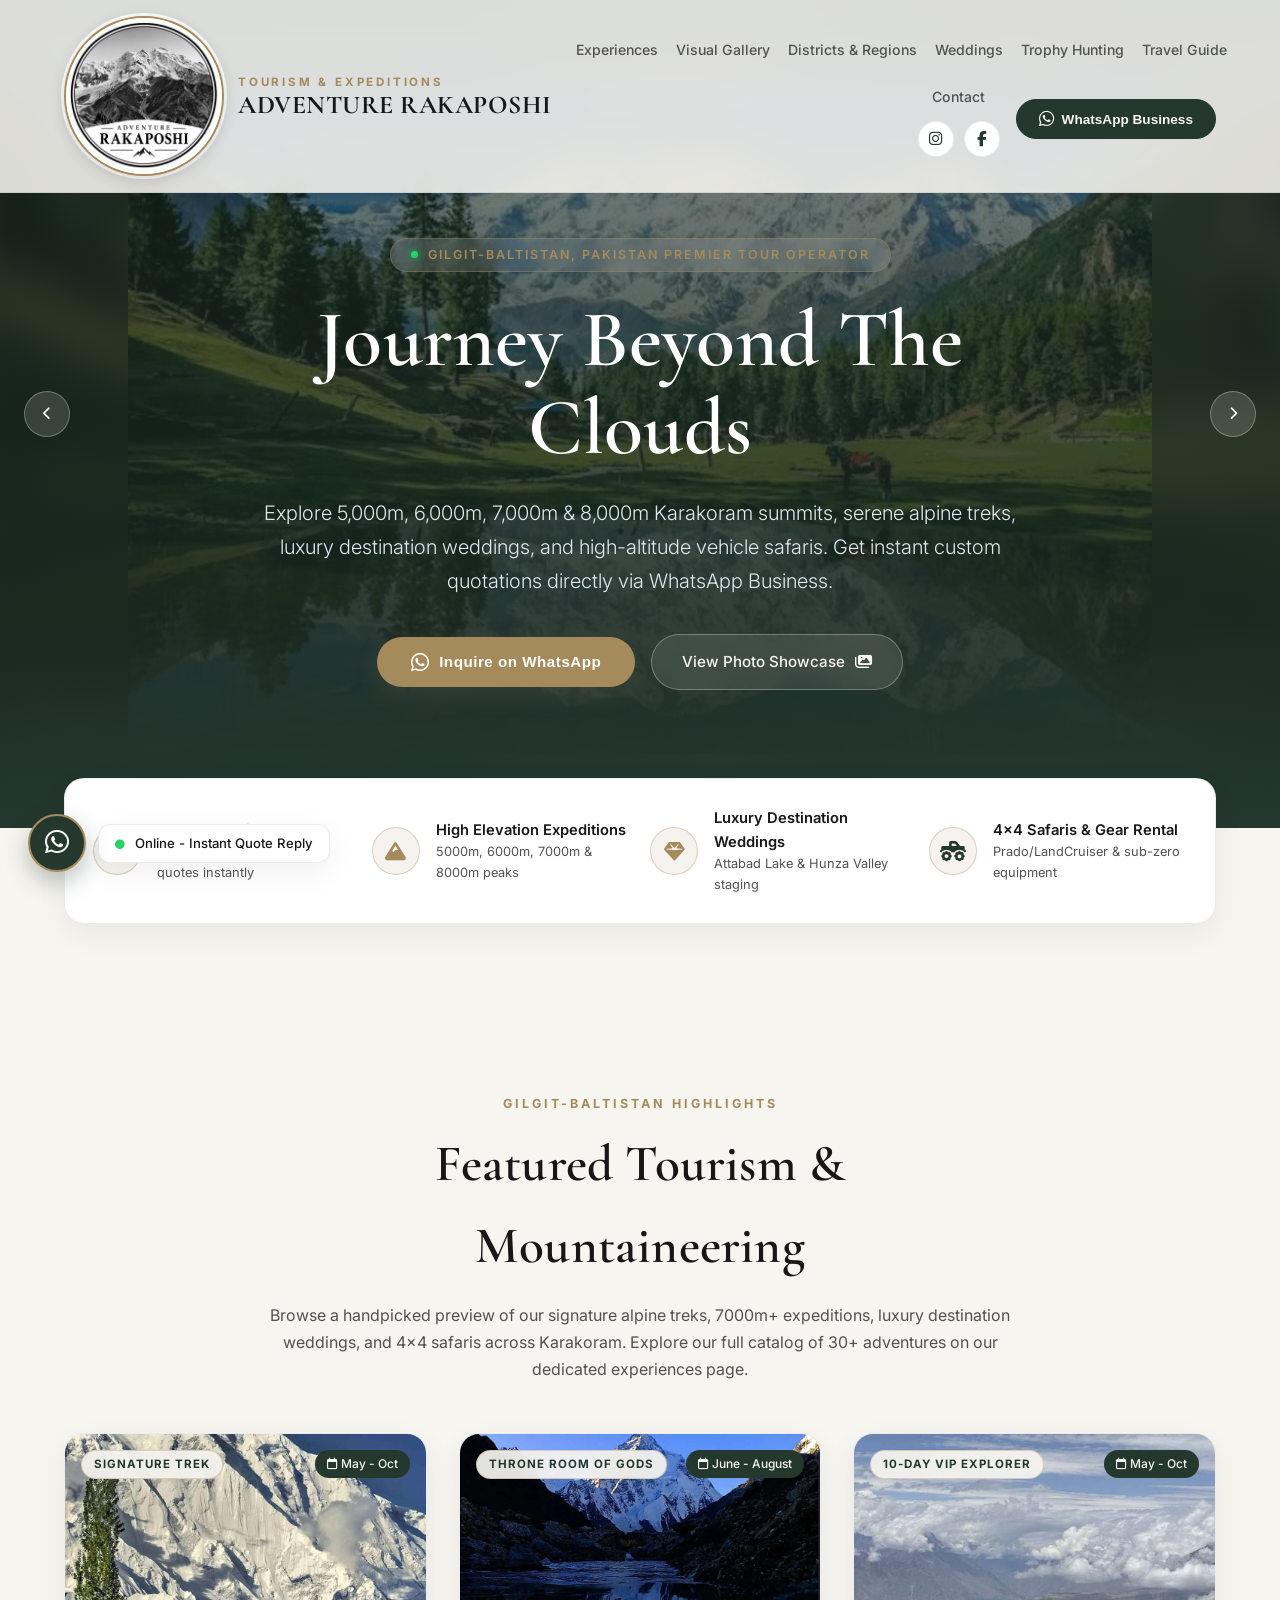
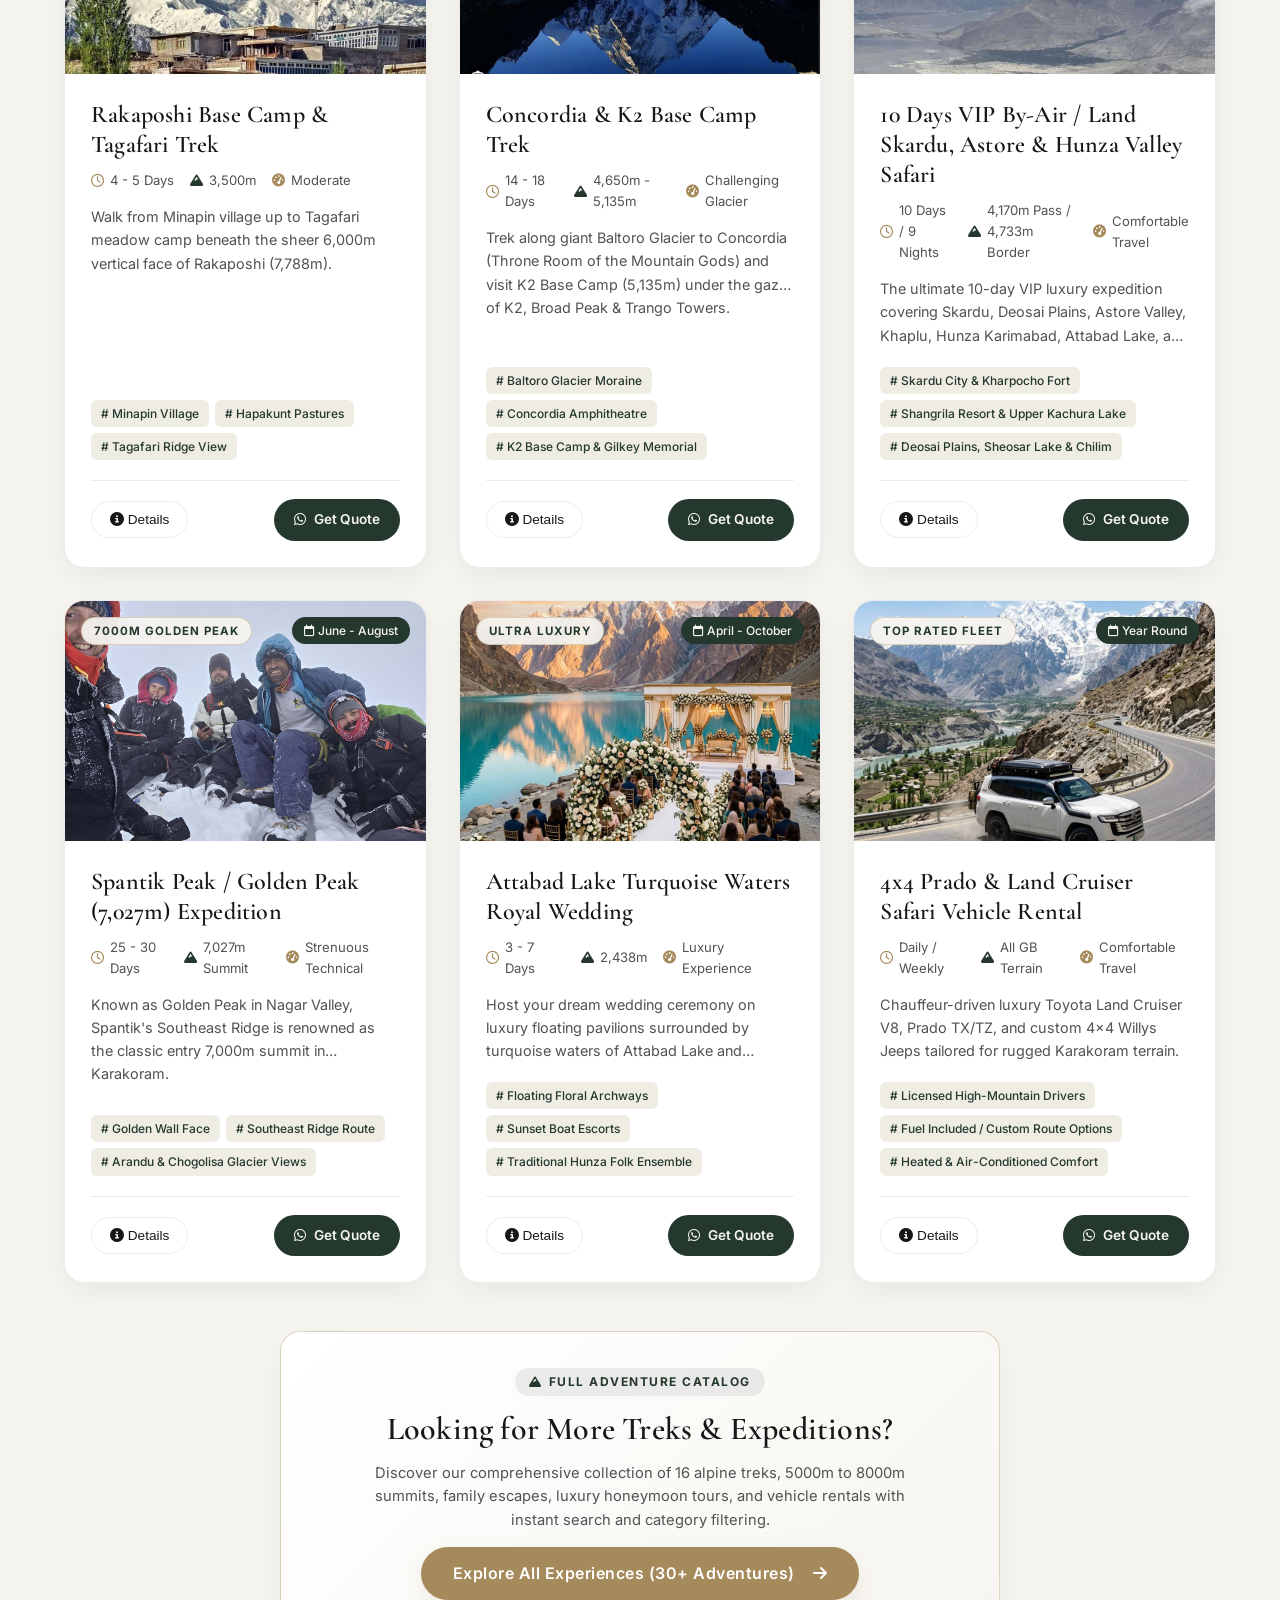
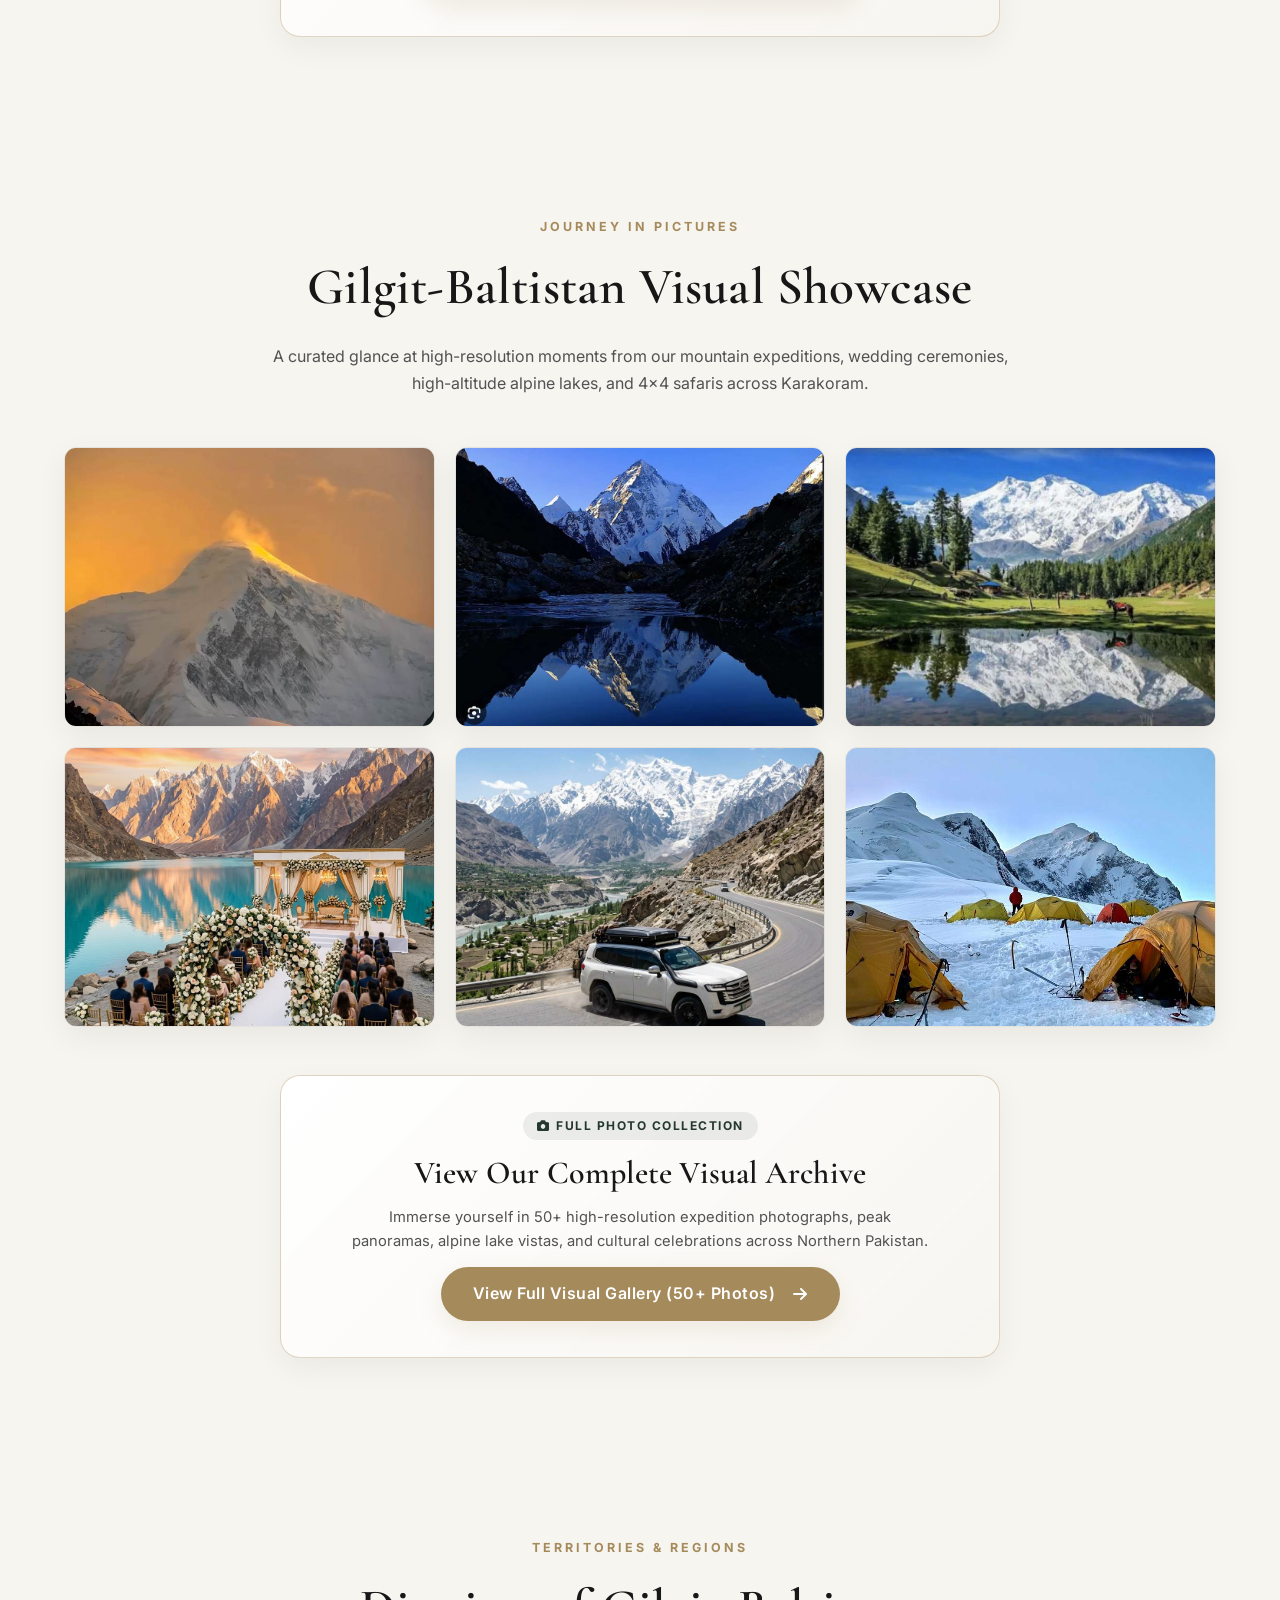
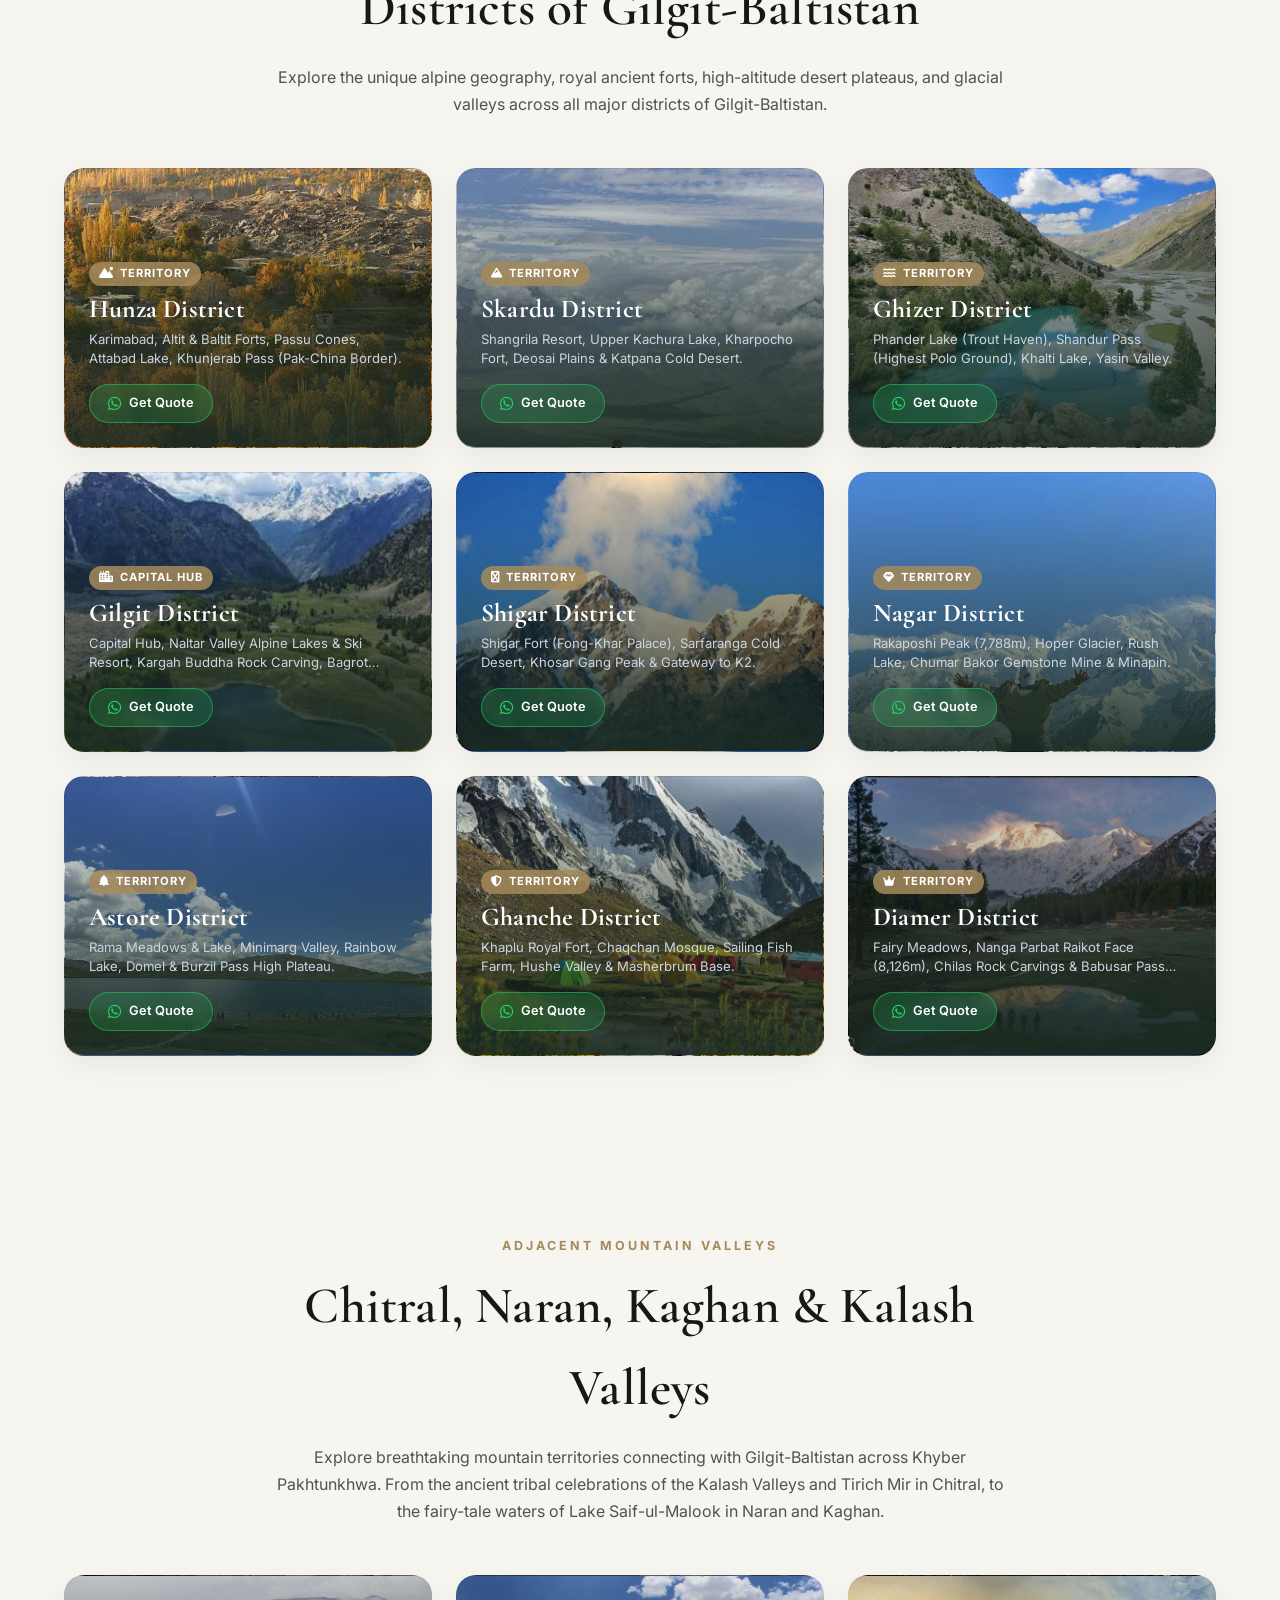
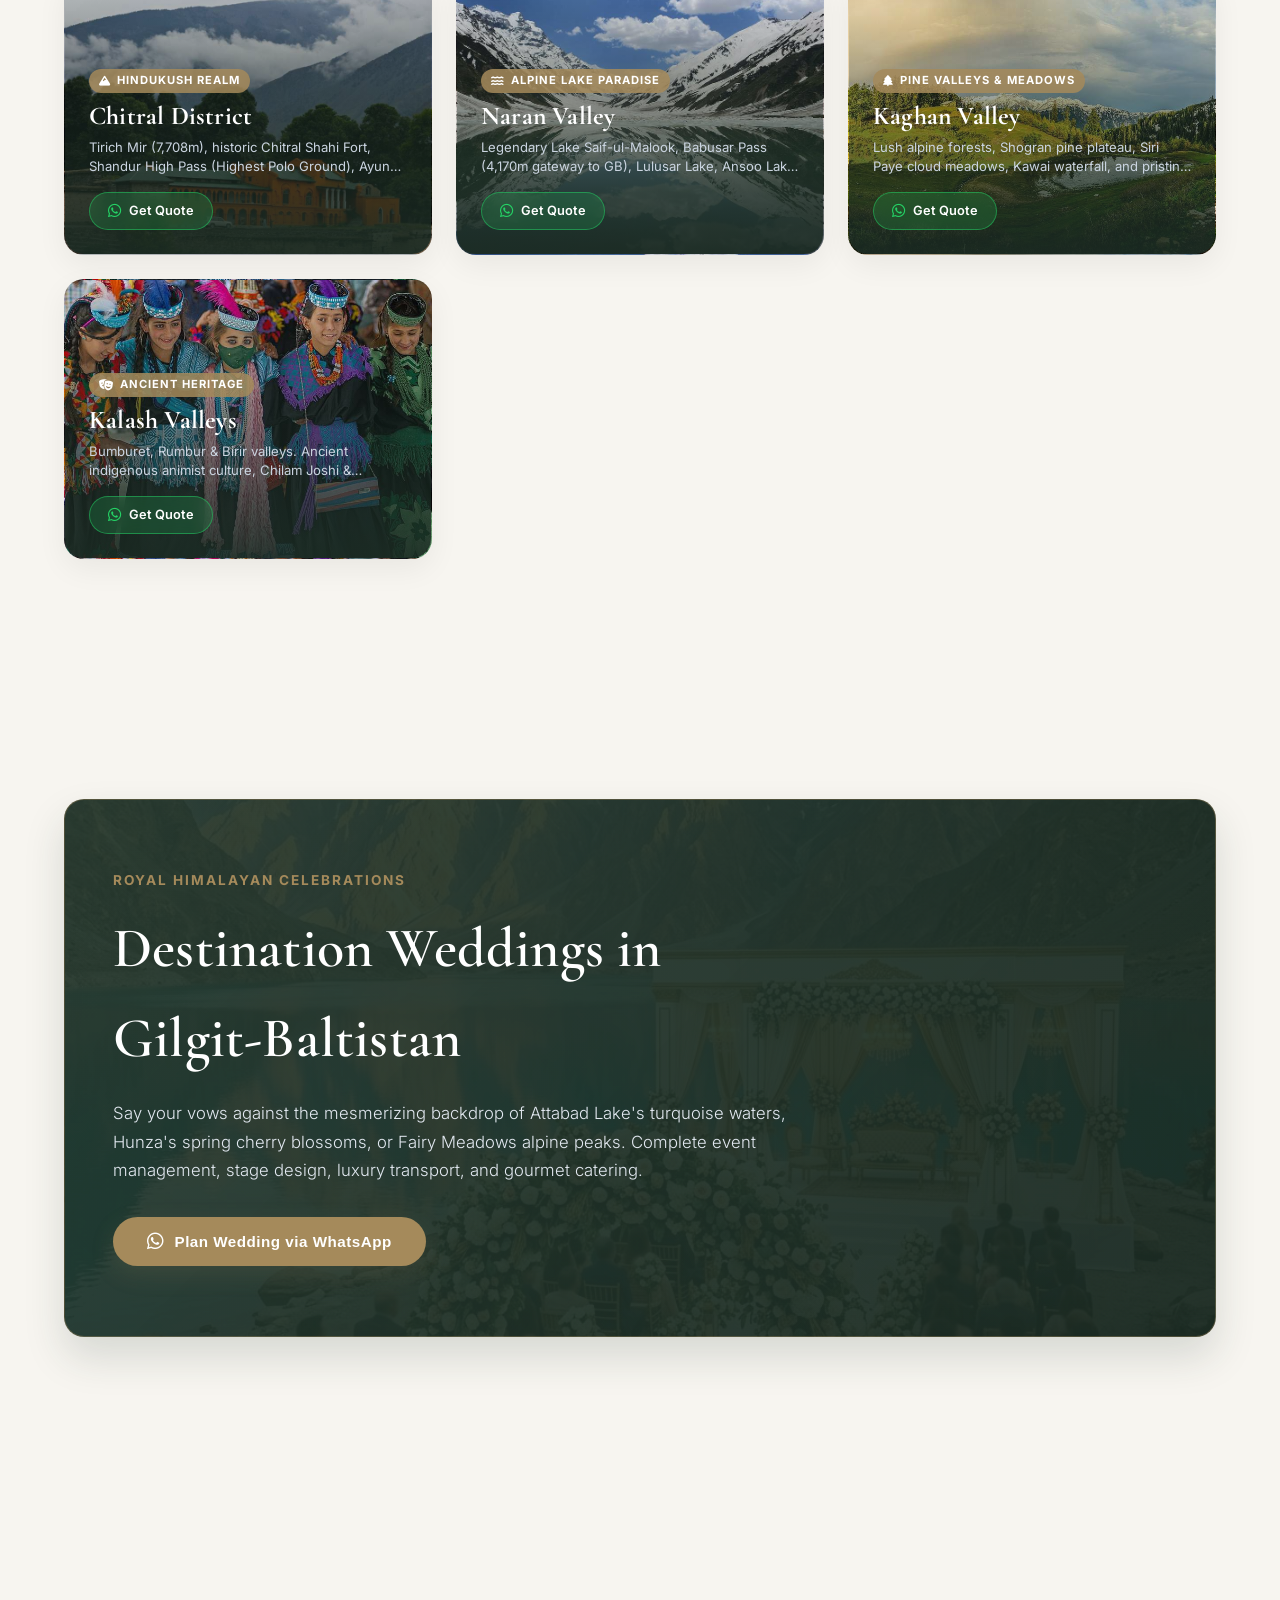
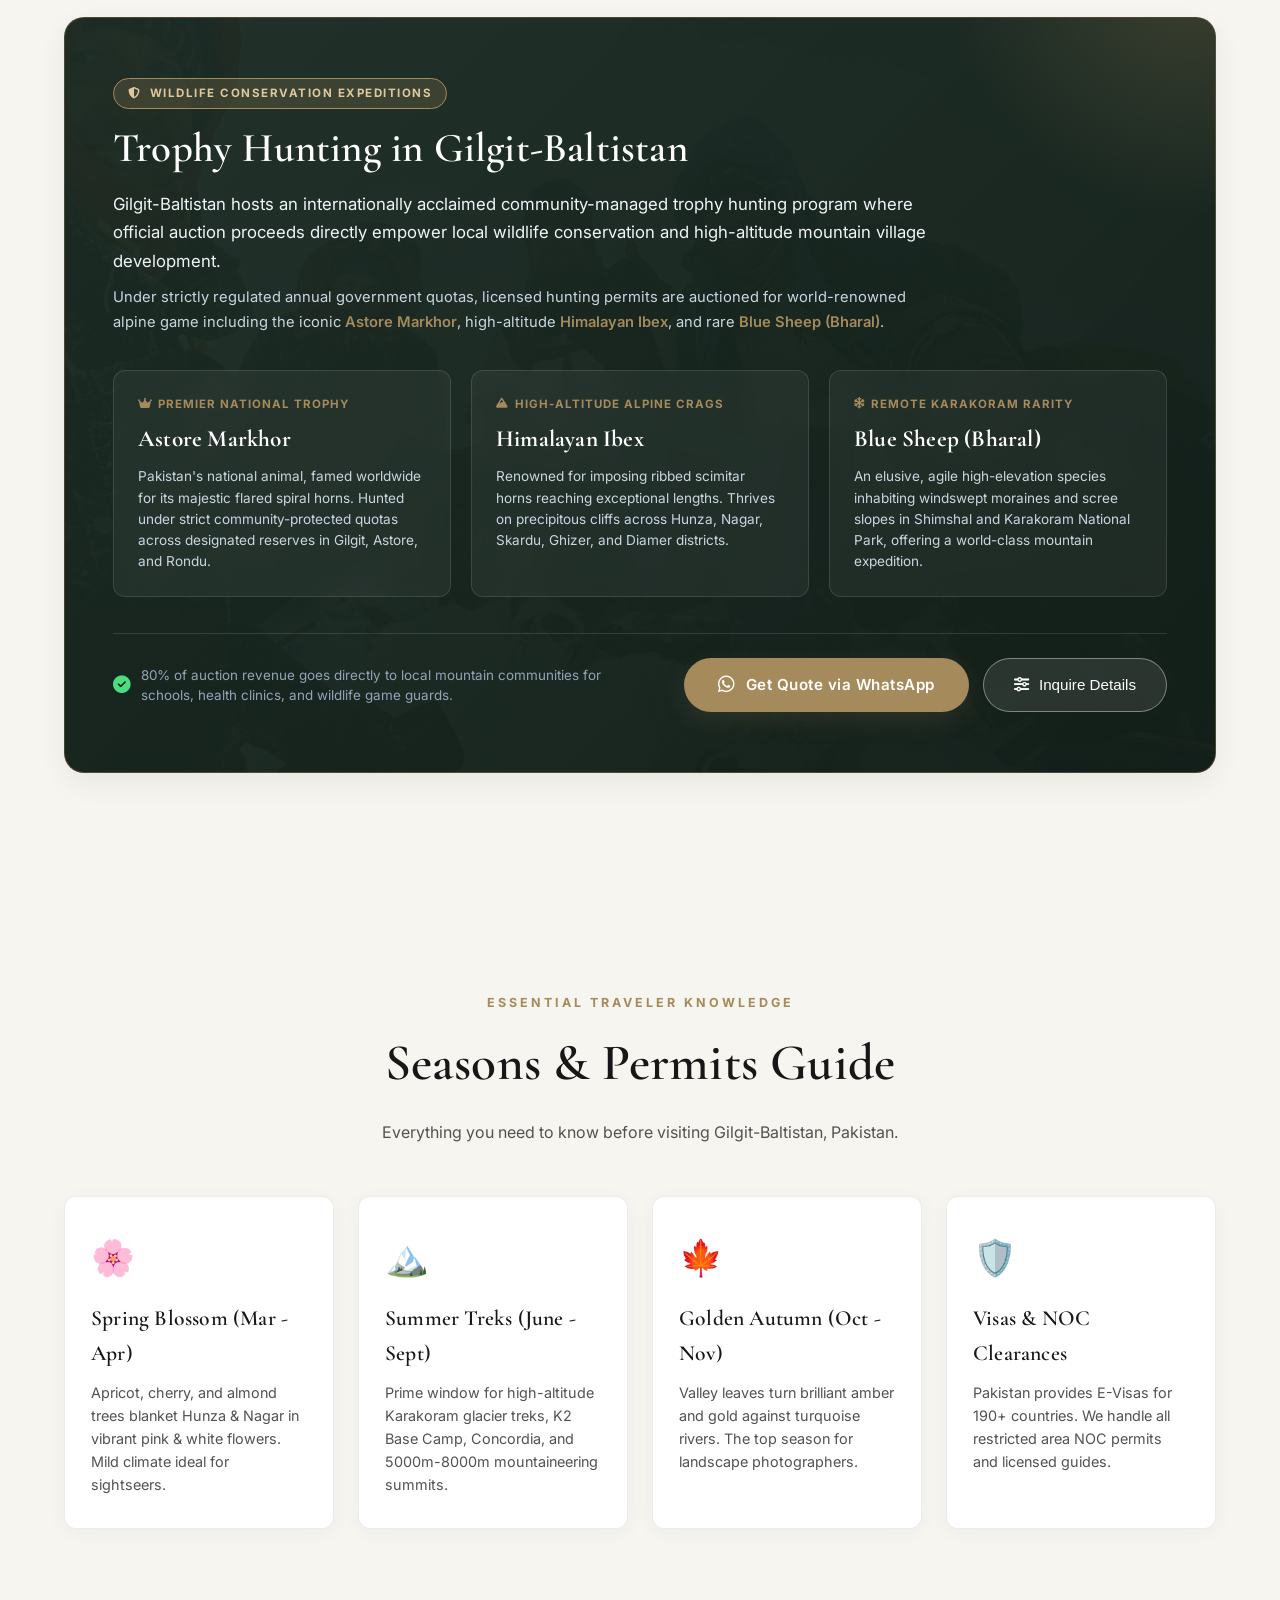
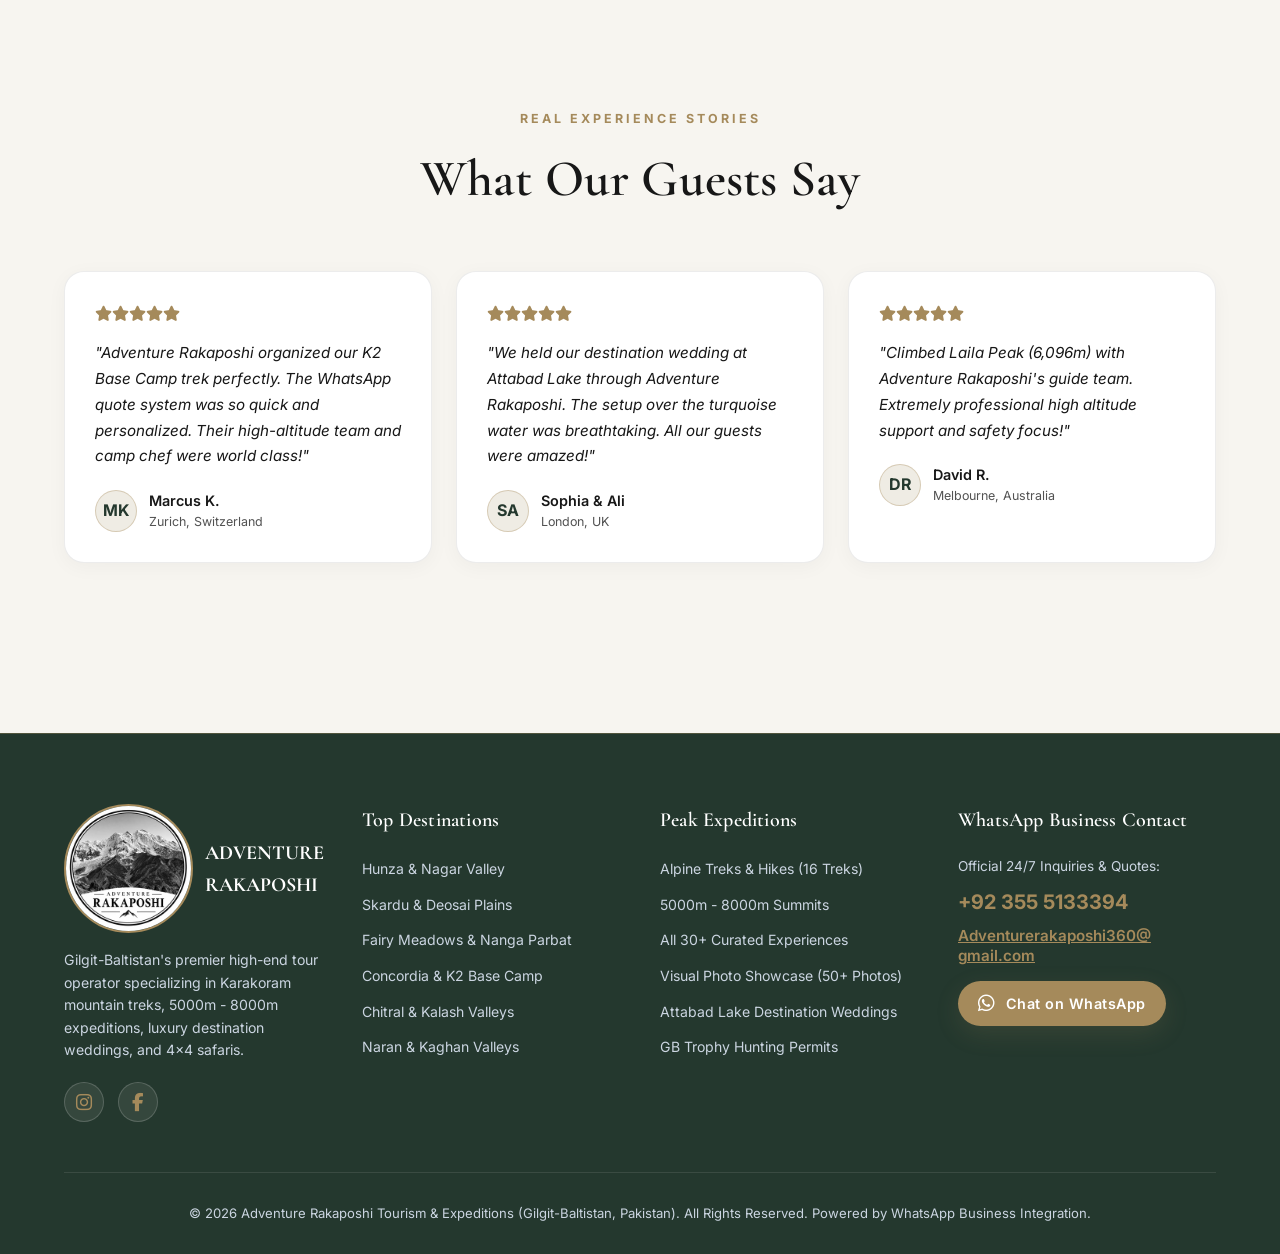
==== index.html @ dbc76507 "Add the Adventure Rakaposhi site so it can be pushed and deployed. Co-authored-by: Cursor <cursorage" ====
<!DOCTYPE html>
<html lang="en">
<head>
  <meta charset="UTF-8">
  <meta name="viewport" content="width=device-width, initial-scale=1.0">
  <title>Adventure Rakaposhi | Premier Tourism, Treks & Mountaineering Expeditions in Gilgit-Baltistan</title>
  <meta name="description" content="Discover Gilgit-Baltistan Pakistan with Adventure Rakaposhi. High-end mountain treks, 5000m, 6000m, 7000m, 8000m expeditions, luxury destination weddings in Hunza, 4x4 vehicle rentals & gear. Inquire via WhatsApp for custom quotes.">
  <meta name="keywords" content="Adventure Rakaposhi, Gilgit Baltistan Tourism, Rakaposhi Trek, K2 Expedition, 6000m Expedition, 7000m Expedition, Hunza Wedding, Skardu Tours, Pakistan Mountaineering, 4x4 Rental GB">

  <!-- Google Fonts: Cormorant Garamond (Headings) + Inter (Body) -->
  <link rel="preconnect" href="https://fonts.googleapis.com">
  <link rel="preconnect" href="https://fonts.gstatic.com" crossorigin>
  <link href="https://fonts.googleapis.com/css2?family=Cormorant+Garamond:ital,wght@0,400;0,500;0,600;0,700;1,400;1,600&family=Inter:wght@300;400;500;600;700&display=swap" rel="stylesheet">

  <!-- FontAwesome Icons -->
  <link rel="stylesheet" href="https://cdnjs.cloudflare.com/ajax/libs/font-awesome/6.4.0/css/all.min.css">

  <!-- Custom Stylesheet -->
  <link rel="stylesheet" href="style.css?v=10">
</head>
<body>

  <!-- Sticky Glassmorphism Header -->
  <header class="navbar" id="navbar">
    <div class="container nav-container">
      <a href="#" class="logo-link">
        <img src="images/web/logo/logo.jpg" alt="Adventure Rakaposhi Logo" class="logo-badge" id="header-logo" width="160" height="160" onError="this.src='https://images.unsplash.com/photo-1464822759023-fed622ff2c3b?auto=format&fit=crop&w=200&q=80'">
        <div class="logo-text-group">
          <span class="brand-sub">Tourism & Expeditions</span>
          <span class="brand-main">ADVENTURE RAKAPOSHI</span>
        </div>
      </a>

      <ul class="nav-menu" id="nav-menu">
        <li class="nav-pages">
          <a href="experiences.html" class="nav-link">Experiences</a>
          <a href="gallery.html" class="nav-link">Visual Gallery</a>
          <a href="#districts" class="nav-link">Districts & Regions</a>
          <a href="#weddings" class="nav-link">Weddings</a>
          <a href="#trophy-hunting" class="nav-link">Trophy Hunting</a>
          <a href="#guide" class="nav-link">Travel Guide</a>
        </li>
        <li class="nav-actions">
          <div class="nav-contact">
            <a href="#contact" class="nav-link">Contact</a>
            <div class="nav-socials-group">
              <a href="https://www.instagram.com/hussain_travel?stkn=MWN4OW56OHJlb2lyZA%3D%3D&utm_source=qr" target="_blank" rel="noopener noreferrer" class="nav-social-btn" aria-label="Follow Adventure Rakaposhi on Instagram">
                <i class="fa-brands fa-instagram"></i>
              </a>
              <a href="https://www.facebook.com/share/1e9y3MTCi3/?mibextid=wwXIfr" target="_blank" rel="noopener noreferrer" class="nav-social-btn" aria-label="Follow Adventure Rakaposhi on Facebook">
                <i class="fa-brands fa-facebook-f"></i>
              </a>
            </div>
          </div>
          <button onclick="openCustomQuoteModal('General Inquiry')" class="nav-cta-btn">
            <i class="fa-brands fa-whatsapp" style="font-size: 1.1rem;"></i> WhatsApp Business
          </button>
        </li>
      </ul>

      <button class="mobile-toggle" id="mobile-toggle" aria-label="Toggle navigation menu">
        <i class="fa-solid fa-bars"></i>
      </button>
    </div>
  </header>

  <!-- Hero Dynamic Auto-Slideshow Section -->
  <section class="hero" id="hero">
    <!-- Auto-rotating Slides Container -->
    <div class="hero-bg-wrapper" id="hero-slides-wrapper">
      <!-- Injected dynamically via app.js -->
    </div>
    <div class="hero-overlay"></div>

    <!-- Hero Navigation Arrows -->
    <button class="hero-nav-arrow hero-nav-prev" onclick="prevHeroSlide()" aria-label="Previous slide">
      <i class="fa-solid fa-chevron-left"></i>
    </button>
    <button class="hero-nav-arrow hero-nav-next" onclick="nextHeroSlide()" aria-label="Next slide">
      <i class="fa-solid fa-chevron-right"></i>
    </button>

    <!-- Hero Dots Control Indicator -->
    <div class="hero-slider-controls" id="hero-dots-container"></div>

    <div class="container hero-content">
      <div class="hero-pill">
        <span class="hero-pill-dot"></span>
        <span id="hero-dynamic-sub">Gilgit-Baltistan, Pakistan Premier Tour Operator</span>
      </div>
      <h1 class="hero-title" id="hero-dynamic-title">
        Journey Beyond The Clouds
      </h1>
      <p class="hero-description">
        Explore 5,000m, 6,000m, 7,000m & 8,000m Karakoram summits, serene alpine treks, luxury destination weddings, and high-altitude vehicle safaris. Get instant custom quotations directly via WhatsApp Business.
      </p>
      <div class="hero-action-group">
        <button onclick="openCustomQuoteModal('Tailor-Made Tour Package')" class="btn-primary-wa">
          <i class="fa-brands fa-whatsapp" style="font-size: 1.3rem;"></i> Inquire on WhatsApp
        </button>
        <a href="#gallery" class="btn-secondary-outline">
          View Photo Showcase <i class="fa-solid fa-images"></i>
        </a>
      </div>
    </div>
  </section>

  <!-- Highlights Bar -->
  <div class="container highlights-bar">
    <div class="highlights-grid">
      <div class="highlight-card">
        <div class="highlight-icon-box"><i class="fa-brands fa-whatsapp text-forest"></i></div>
        <div>
          <div class="highlight-title">WhatsApp Direct Quote</div>
          <div class="highlight-desc">No public pricing — custom quotes instantly</div>
        </div>
      </div>
      <div class="highlight-card">
        <div class="highlight-icon-box"><i class="fa-solid fa-mountain text-gold"></i></div>
        <div>
          <div class="highlight-title">High Elevation Expeditions</div>
          <div class="highlight-desc">5000m, 6000m, 7000m & 8000m peaks</div>
        </div>
      </div>
      <div class="highlight-card">
        <div class="highlight-icon-box"><i class="fa-solid fa-gem text-gold"></i></div>
        <div>
          <div class="highlight-title">Luxury Destination Weddings</div>
          <div class="highlight-desc">Attabad Lake & Hunza Valley staging</div>
        </div>
      </div>
      <div class="highlight-card">
        <div class="highlight-icon-box"><i class="fa-solid fa-truck-monster text-forest"></i></div>
        <div>
          <div class="highlight-title">4x4 Safaris & Gear Rental</div>
          <div class="highlight-desc">Prado/LandCruiser & sub-zero equipment</div>
        </div>
      </div>
    </div>
  </div>

  <!-- Main Tourism Offerings Section (Landing Page: 6 Featured Items) -->
  <section class="section container" id="offerings">
    <div class="section-header">
      <span class="section-subtitle">GILGIT-BALTISTAN HIGHLIGHTS</span>
      <h2 class="section-title">Featured Tourism & Mountaineering</h2>
      <p class="section-description">
        Browse a handpicked preview of our signature alpine treks, 7000m+ expeditions, luxury destination weddings, and 4x4 safaris across Karakoram. Explore our full catalog of 30+ adventures on our dedicated experiences page.
      </p>
    </div>

    <!-- Dynamic Card Grid (Limited to 6 Premier Offerings on Home) -->
    <div class="offerings-grid" id="offerings-grid">
      <!-- Injected via app.js -->
    </div>

    <!-- CTA Box Directing to Separate Experiences Page -->
    <div class="section-cta-container">
      <div class="section-cta-box">
        <span class="section-cta-badge"><i class="fa-solid fa-mountain"></i> Full Adventure Catalog</span>
        <h3 class="section-cta-title">Looking for More Treks & Expeditions?</h3>
        <p class="section-cta-text">
          Discover our comprehensive collection of 16 alpine treks, 5000m to 8000m summits, family escapes, luxury honeymoon tours, and vehicle rentals with instant search and category filtering.
        </p>
        <a href="experiences.html" class="btn-primary-wa" style="padding: 14px 32px; font-size: 1rem; text-decoration: none;">
          Explore All Experiences (30+ Adventures) <i class="fa-solid fa-arrow-right" style="margin-left: 8px;"></i>
        </a>
      </div>
    </div>
  </section>

  <!-- Dynamic Visual Photo Gallery Section (Landing Page: 6 Featured Photos) -->
  <section class="section container" id="gallery">
    <div class="section-header">
      <span class="section-subtitle">JOURNEY IN PICTURES</span>
      <h2 class="section-title">Gilgit-Baltistan Visual Showcase</h2>
      <p class="section-description">
        A curated glance at high-resolution moments from our mountain expeditions, wedding ceremonies, high-altitude alpine lakes, and 4x4 safaris across Karakoram.
      </p>
    </div>

    <!-- Masonry Grid for 6 Photos -->
    <div class="gallery-grid" id="gallery-grid">
      <!-- Injected via app.js -->
    </div>

    <!-- CTA Box Directing to Separate Gallery Page -->
    <div class="section-cta-container">
      <div class="section-cta-box">
        <span class="section-cta-badge"><i class="fa-solid fa-camera"></i> Full Photo Collection</span>
        <h3 class="section-cta-title">View Our Complete Visual Archive</h3>
        <p class="section-cta-text">
          Immerse yourself in 50+ high-resolution expedition photographs, peak panoramas, alpine lake vistas, and cultural celebrations across Northern Pakistan.
        </p>
        <a href="gallery.html" class="btn-primary-wa" style="padding: 14px 32px; font-size: 1rem; text-decoration: none;">
          View Full Visual Gallery (50+ Photos) <i class="fa-solid fa-arrow-right" style="margin-left: 8px;"></i>
        </a>
      </div>
    </div>
  </section>

  <!-- Fullscreen Lightbox Modal -->
  <div class="lightbox-modal" id="lightbox-modal" aria-hidden="true">
    <button onclick="closeLightbox()" class="modal-close-btn" style="top: 30px; right: 30px; background: rgba(255,255,255,0.2); color: #FFF;">&times;</button>
    
    <div class="lightbox-container">
      <button class="lightbox-nav-arrow lightbox-prev" onclick="prevLightbox()"><i class="fa-solid fa-chevron-left"></i></button>
      
      <img src="" id="lightbox-img" alt="Gallery preview" class="lightbox-img">
      
      <button class="lightbox-nav-arrow lightbox-next" onclick="nextLightbox()"><i class="fa-solid fa-chevron-right"></i></button>

      <div class="lightbox-caption" id="lightbox-caption"></div>
      <div class="lightbox-subcaption" id="lightbox-subcaption"></div>
      
      <a href="#" id="lightbox-wa-btn" target="_blank" rel="noopener noreferrer" class="btn-primary-wa" style="padding: 10px 24px; font-size: 0.88rem;">
        <i class="fa-brands fa-whatsapp"></i> Inquire About This Location
      </a>
    </div>
  </div>

  <!-- Districts of Gilgit-Baltistan Showcase Section -->
  <section class="section container" id="districts">
    <div class="section-header">
      <span class="section-subtitle">TERRITORIES & REGIONS</span>
      <h2 class="section-title">Districts of Gilgit-Baltistan</h2>
      <p class="section-description">
        Explore the unique alpine geography, royal ancient forts, high-altitude desert plateaus, and glacial valleys across all major districts of Gilgit-Baltistan.
      </p>
    </div>

    <div class="districts-grid">
      <!-- Hunza -->
      <div class="district-card" style="background-image: url('images/web/districts/HUnza.jpg');">
        <div class="district-overlay"></div>
        <div class="district-content">
          <span class="district-badge"><i class="fa-solid fa-mountain-sun"></i> Territory</span>
          <h3 class="district-name">Hunza District</h3>
          <p class="district-desc">Karimabad, Altit & Baltit Forts, Passu Cones, Attabad Lake, Khunjerab Pass (Pak-China Border).</p>
          <a href="https://wa.me/923555133394?text=Hi%20Adventure%20Rakaposhi!%20I%20would%20like%20to%20get%20a%20quote%20for%20a%20custom%20tour%20package%20in%20Hunza%20District." target="_blank" rel="noopener noreferrer" class="district-btn">
            <i class="fa-brands fa-whatsapp"></i> Get Quote
          </a>
        </div>
      </div>

      <!-- Skardu -->
      <div class="district-card" style="background-image: url('images/web/districts/Skardu.jpg');">
        <div class="district-overlay"></div>
        <div class="district-content">
          <span class="district-badge"><i class="fa-solid fa-mountain"></i> Territory</span>
          <h3 class="district-name">Skardu District</h3>
          <p class="district-desc">Shangrila Resort, Upper Kachura Lake, Kharpocho Fort, Deosai Plains & Katpana Cold Desert.</p>
          <a href="https://wa.me/923555133394?text=Hi%20Adventure%20Rakaposhi!%20I%20would%20like%20to%20get%20a%20quote%20for%20a%20custom%20tour%20package%20in%20Skardu%20District." target="_blank" rel="noopener noreferrer" class="district-btn">
            <i class="fa-brands fa-whatsapp"></i> Get Quote
          </a>
        </div>
      </div>

      <!-- Ghizer -->
      <div class="district-card" style="background-image: url('images/web/districts/Naltar lake.jpg');">
        <div class="district-overlay"></div>
        <div class="district-content">
          <span class="district-badge"><i class="fa-solid fa-water"></i> Territory</span>
          <h3 class="district-name">Ghizer District</h3>
          <p class="district-desc">Phander Lake (Trout Haven), Shandur Pass (Highest Polo Ground), Khalti Lake, Yasin Valley.</p>
          <a href="https://wa.me/923555133394?text=Hi%20Adventure%20Rakaposhi!%20I%20would%20like%20to%20get%20a%20quote%20for%20a%20custom%20tour%20package%20in%20Ghizer%20District." target="_blank" rel="noopener noreferrer" class="district-btn">
            <i class="fa-brands fa-whatsapp"></i> Get Quote
          </a>
        </div>
      </div>

      <!-- Gilgit -->
      <div class="district-card" style="background-image: url('images/web/districts/kutwal_lake.jpg');">
        <div class="district-overlay"></div>
        <div class="district-content">
          <span class="district-badge"><i class="fa-solid fa-city"></i> Capital Hub</span>
          <h3 class="district-name">Gilgit District</h3>
          <p class="district-desc">Capital Hub, Naltar Valley Alpine Lakes & Ski Resort, Kargah Buddha Rock Carving, Bagrot Valley.</p>
          <a href="https://wa.me/923555133394?text=Hi%20Adventure%20Rakaposhi!%20I%20would%20like%20to%20get%20a%20quote%20for%20a%20custom%20tour%20package%20in%20Gilgit%20District." target="_blank" rel="noopener noreferrer" class="district-btn">
            <i class="fa-brands fa-whatsapp"></i> Get Quote
          </a>
        </div>
      </div>

      <!-- Shigar -->
      <div class="district-card" style="background-image: url('images/web/districts/khosar Gang.jpg');">
        <div class="district-overlay"></div>
        <div class="district-content">
          <span class="district-badge"><i class="fa-solid fa-fort-awesome"></i> Territory</span>
          <h3 class="district-name">Shigar District</h3>
          <p class="district-desc">Shigar Fort (Fong-Khar Palace), Sarfaranga Cold Desert, Khosar Gang Peak & Gateway to K2.</p>
          <a href="https://wa.me/923555133394?text=Hi%20Adventure%20Rakaposhi!%20I%20would%20like%20to%20get%20a%20quote%20for%20a%20custom%20tour%20package%20in%20Shigar%20District." target="_blank" rel="noopener noreferrer" class="district-btn">
            <i class="fa-brands fa-whatsapp"></i> Get Quote
          </a>
        </div>
      </div>

      <!-- Nagar -->
      <div class="district-card" style="background-image: url('images/web/districts/nagar.jpg');">
        <div class="district-overlay"></div>
        <div class="district-content">
          <span class="district-badge"><i class="fa-solid fa-gem"></i> Territory</span>
          <h3 class="district-name">Nagar District</h3>
          <p class="district-desc">Rakaposhi Peak (7,788m), Hoper Glacier, Rush Lake, Chumar Bakor Gemstone Mine & Minapin.</p>
          <a href="https://wa.me/923555133394?text=Hi%20Adventure%20Rakaposhi!%20I%20would%20like%20to%20get%20a%20quote%20for%20a%20custom%20tour%20package%20in%20Nagar%20District." target="_blank" rel="noopener noreferrer" class="district-btn">
            <i class="fa-brands fa-whatsapp"></i> Get Quote
          </a>
        </div>
      </div>

      <!-- Astore -->
      <div class="district-card" style="background-image: url('images/web/districts/Deosai.jpg');">
        <div class="district-overlay"></div>
        <div class="district-content">
          <span class="district-badge"><i class="fa-solid fa-tree"></i> Territory</span>
          <h3 class="district-name">Astore District</h3>
          <p class="district-desc">Rama Meadows & Lake, Minimarg Valley, Rainbow Lake, Domel & Burzil Pass High Plateau.</p>
          <a href="https://wa.me/923555133394?text=Hi%20Adventure%20Rakaposhi!%20I%20would%20like%20to%20get%20a%20quote%20for%20a%20custom%20tour%20package%20in%20Astore%20District." target="_blank" rel="noopener noreferrer" class="district-btn">
            <i class="fa-brands fa-whatsapp"></i> Get Quote
          </a>
        </div>
      </div>

      <!-- Ghanche -->
      <div class="district-card" style="background-image: url('images/web/districts/LAILA peak.jpg');">
        <div class="district-overlay"></div>
        <div class="district-content">
          <span class="district-badge"><i class="fa-solid fa-shield-halved"></i> Territory</span>
          <h3 class="district-name">Ghanche District</h3>
          <p class="district-desc">Khaplu Royal Fort, Chaqchan Mosque, Sailing Fish Farm, Hushe Valley & Masherbrum Base.</p>
          <a href="https://wa.me/923555133394?text=Hi%20Adventure%20Rakaposhi!%20I%20would%20like%20to%20get%20a%20quote%20for%20a%20custom%20tour%20package%20in%20Ghanche%20District." target="_blank" rel="noopener noreferrer" class="district-btn">
            <i class="fa-brands fa-whatsapp"></i> Get Quote
          </a>
        </div>
      </div>

      <!-- Diamer -->
      <div class="district-card" style="background-image: url('images/web/districts/fairy_meadows.jpg');">
        <div class="district-overlay"></div>
        <div class="district-content">
          <span class="district-badge"><i class="fa-solid fa-crown"></i> Territory</span>
          <h3 class="district-name">Diamer District</h3>
          <p class="district-desc">Fairy Meadows, Nanga Parbat Raikot Face (8,126m), Chilas Rock Carvings & Babusar Pass (4,170m).</p>
          <a href="https://wa.me/923555133394?text=Hi%20Adventure%20Rakaposhi!%20I%20would%20like%20to%20get%20a%20quote%20for%20a%20custom%20tour%20package%20in%20Diamer%20District." target="_blank" rel="noopener noreferrer" class="district-btn">
            <i class="fa-brands fa-whatsapp"></i> Get Quote
          </a>
        </div>
      </div>
    </div>
  </section>

  <!-- Adjacent Mountain Valleys & Extended Destinations: Chitral, Naran, Kaghan & Kalash -->
  <section class="section container" id="extended-regions">
    <div class="section-header">
      <span class="section-subtitle">ADJACENT MOUNTAIN VALLEYS</span>
      <h2 class="section-title">Chitral, Naran, Kaghan & Kalash Valleys</h2>
      <p class="section-description">
        Explore breathtaking mountain territories connecting with Gilgit-Baltistan across Khyber Pakhtunkhwa. From the ancient tribal celebrations of the Kalash Valleys and Tirich Mir in Chitral, to the fairy-tale waters of Lake Saif-ul-Malook in Naran and Kaghan.
      </p>
    </div>

    <div class="districts-grid">
      <!-- Chitral -->
      <div class="district-card" style="background-image: url('images/web/districts/chitral.jpg');">
        <div class="district-overlay"></div>
        <div class="district-content">
          <span class="district-badge"><i class="fa-solid fa-mountain"></i> Hindukush Realm</span>
          <h3 class="district-name">Chitral District</h3>
          <p class="district-desc">Tirich Mir (7,708m), historic Chitral Shahi Fort, Shandur High Pass (Highest Polo Ground), Ayun Valley, and ancient royal gateway.</p>
          <a href="https://wa.me/923555133394?text=Hi%20Adventure%20Rakaposhi!%20I%20would%20like%20to%20get%20a%20quote%20for%20a%20custom%20tour%20package%20in%20Chitral%20District." target="_blank" rel="noopener noreferrer" class="district-btn">
            <i class="fa-brands fa-whatsapp"></i> Get Quote
          </a>
        </div>
      </div>

      <!-- Naran -->
      <div class="district-card" style="background-image: url('images/web/districts/naran.jpg');">
        <div class="district-overlay"></div>
        <div class="district-content">
          <span class="district-badge"><i class="fa-solid fa-water"></i> Alpine Lake Paradise</span>
          <h3 class="district-name">Naran Valley</h3>
          <p class="district-desc">Legendary Lake Saif-ul-Malook, Babusar Pass (4,170m gateway to GB), Lulusar Lake, Ansoo Lake trek, and Kunhar River white-water rafting.</p>
          <a href="https://wa.me/923555133394?text=Hi%20Adventure%20Rakaposhi!%20I%20would%20like%20to%20get%20a%20quote%20for%20a%20custom%20tour%20package%20in%20Naran%20Valley." target="_blank" rel="noopener noreferrer" class="district-btn">
            <i class="fa-brands fa-whatsapp"></i> Get Quote
          </a>
        </div>
      </div>

      <!-- Kaghan -->
      <div class="district-card" style="background-image: url('images/web/districts/kaghan.jpg');">
        <div class="district-overlay"></div>
        <div class="district-content">
          <span class="district-badge"><i class="fa-solid fa-tree"></i> Pine Valleys & Meadows</span>
          <h3 class="district-name">Kaghan Valley</h3>
          <p class="district-desc">Lush alpine forests, Shogran pine plateau, Siri Paye cloud meadows, Kawai waterfall, and pristine Kunhar trout fishing streams.</p>
          <a href="https://wa.me/923555133394?text=Hi%20Adventure%20Rakaposhi!%20I%20would%20like%20to%20get%20a%20quote%20for%20a%20custom%20tour%20package%20in%20Kaghan%20Valley." target="_blank" rel="noopener noreferrer" class="district-btn">
            <i class="fa-brands fa-whatsapp"></i> Get Quote
          </a>
        </div>
      </div>

      <!-- Kalash -->
      <div class="district-card" style="background-image: url('images/web/districts/kalash.jpg');">
        <div class="district-overlay"></div>
        <div class="district-content">
          <span class="district-badge"><i class="fa-solid fa-masks-theater"></i> Ancient Heritage</span>
          <h3 class="district-name">Kalash Valleys</h3>
          <p class="district-desc">Bumburet, Rumbur & Birir valleys. Ancient indigenous animist culture, Chilam Joshi & Choimus festivals, traditional wooden temples & music.</p>
          <a href="https://wa.me/923555133394?text=Hi%20Adventure%20Rakaposhi!%20I%20would%20like%20to%20get%20a%20quote%20for%20a%20custom%20tour%20package%20in%20Kalash%20Valleys." target="_blank" rel="noopener noreferrer" class="district-btn">
            <i class="fa-brands fa-whatsapp"></i> Get Quote
          </a>
        </div>
      </div>
    </div>
  </section>

  <!-- Destination Weddings Banner -->
  <section class="section container" id="weddings">
    <div class="wedding-banner">
      <div class="wedding-content">
        <span class="wedding-tag">Royal Himalayan Celebrations</span>
        <h2 class="wedding-title">Destination Weddings in Gilgit-Baltistan</h2>
        <p class="wedding-desc">
          Say your vows against the mesmerizing backdrop of Attabad Lake's turquoise waters, Hunza's spring cherry blossoms, or Fairy Meadows alpine peaks. Complete event management, stage design, luxury transport, and gourmet catering.
        </p>
        <div style="display: flex; gap: 16px; flex-wrap: wrap;">
          <button onclick="openCustomQuoteModal('Destination Wedding Package')" class="btn-primary-wa">
            <i class="fa-brands fa-whatsapp" style="font-size: 1.2rem;"></i> Plan Wedding via WhatsApp
          </button>
        </div>
      </div>
    </div>
  </section>

  <!-- Trophy Hunting in Gilgit-Baltistan Section -->
  <section class="section container" id="trophy-hunting">
    <div class="trophy-section">
      <div class="trophy-header">
        <span class="trophy-tag"><i class="fa-solid fa-shield-halved"></i> Wildlife Conservation Expeditions</span>
        <h2 class="trophy-title">Trophy Hunting in Gilgit-Baltistan</h2>
        <p class="trophy-desc-lead">
          Gilgit-Baltistan hosts an internationally acclaimed community-managed trophy hunting program where official auction proceeds directly empower local wildlife conservation and high-altitude mountain village development.
        </p>
        <p class="trophy-desc-sub">
          Under strictly regulated annual government quotas, licensed hunting permits are auctioned for world-renowned alpine game including the iconic <strong>Astore Markhor</strong>, high-altitude <strong>Himalayan Ibex</strong>, and rare <strong>Blue Sheep (Bharal)</strong>.
        </p>
      </div>

      <div class="trophy-animals-grid">
        <div class="trophy-animal-card">
          <span class="trophy-animal-badge"><i class="fa-solid fa-crown text-gold"></i> Premier National Trophy</span>
          <h3 class="trophy-animal-name">Astore Markhor</h3>
          <p class="trophy-animal-desc">
            Pakistan's national animal, famed worldwide for its majestic flared spiral horns. Hunted under strict community-protected quotas across designated reserves in Gilgit, Astore, and Rondu.
          </p>
        </div>

        <div class="trophy-animal-card">
          <span class="trophy-animal-badge"><i class="fa-solid fa-mountain text-gold"></i> High-Altitude Alpine Crags</span>
          <h3 class="trophy-animal-name">Himalayan Ibex</h3>
          <p class="trophy-animal-desc">
            Renowned for imposing ribbed scimitar horns reaching exceptional lengths. Thrives on precipitous cliffs across Hunza, Nagar, Skardu, Ghizer, and Diamer districts.
          </p>
        </div>

        <div class="trophy-animal-card">
          <span class="trophy-animal-badge"><i class="fa-solid fa-snowflake text-gold"></i> Remote Karakoram Rarity</span>
          <h3 class="trophy-animal-name">Blue Sheep (Bharal)</h3>
          <p class="trophy-animal-desc">
            An elusive, agile high-elevation species inhabiting windswept moraines and scree slopes in Shimshal and Karakoram National Park, offering a world-class mountain expedition.
          </p>
        </div>
      </div>

      <div class="trophy-action-bar">
        <div class="trophy-conservation-note">
          <i class="fa-solid fa-circle-check text-forest" style="color: #4ade80; font-size: 1.1rem;"></i>
          <span>80% of auction revenue goes directly to local mountain communities for schools, health clinics, and wildlife game guards.</span>
        </div>
        <div style="display: flex; gap: 14px; flex-wrap: wrap;">
          <a href="https://wa.me/923555133394?text=Hi%20Adventure%20Rakaposhi!%20I%20am%20inquiring%20about%20the%20Gilgit-Baltistan%20Trophy%20Hunting%20auction%20permits%20and%20quotation%20(Astore%20Markhor%20/%20Himalayan%20Ibex%20/%20Blue%20Sheep)." target="_blank" rel="noopener noreferrer" class="btn-primary-wa">
            <i class="fa-brands fa-whatsapp" style="font-size: 1.2rem;"></i> Get Quote via WhatsApp
          </a>
          <button onclick="openCustomQuoteModal('Trophy Hunting Permit (Markhor / Ibex / Blue Sheep)')" class="btn-secondary-outline" style="border-color: rgba(255,255,255,0.4); color: #FFF;">
            <i class="fa-solid fa-sliders"></i> Inquire Details
          </button>
        </div>
      </div>
    </div>
  </section>

  <!-- Travel Guide & Seasons -->
  <section class="section container" id="guide">
    <div class="section-header">
      <span class="section-subtitle">ESSENTIAL TRAVELER KNOWLEDGE</span>
      <h2 class="section-title">Seasons & Permits Guide</h2>
      <p class="section-description">Everything you need to know before visiting Gilgit-Baltistan, Pakistan.</p>
    </div>

    <div class="guide-grid">
      <div class="guide-card">
        <span class="guide-icon">🌸</span>
        <h3 class="guide-card-title">Spring Blossom (Mar - Apr)</h3>
        <p class="guide-card-text">Apricot, cherry, and almond trees blanket Hunza & Nagar in vibrant pink & white flowers. Mild climate ideal for sightseers.</p>
      </div>
      <div class="guide-card">
        <span class="guide-icon">🏔️</span>
        <h3 class="guide-card-title">Summer Treks (June - Sept)</h3>
        <p class="guide-card-text">Prime window for high-altitude Karakoram glacier treks, K2 Base Camp, Concordia, and 5000m-8000m mountaineering summits.</p>
      </div>
      <div class="guide-card">
        <span class="guide-icon">🍁</span>
        <h3 class="guide-card-title">Golden Autumn (Oct - Nov)</h3>
        <p class="guide-card-text">Valley leaves turn brilliant amber and gold against turquoise rivers. The top season for landscape photographers.</p>
      </div>
      <div class="guide-card">
        <span class="guide-icon">🛡️</span>
        <h3 class="guide-card-title">Visas & NOC Clearances</h3>
        <p class="guide-card-text">Pakistan provides E-Visas for 190+ countries. We handle all restricted area NOC permits and licensed guides.</p>
      </div>
    </div>
  </section>

  <!-- Guest Testimonials -->
  <section class="section container" id="testimonials">
    <div class="section-header">
      <span class="section-subtitle">REAL EXPERIENCE STORIES</span>
      <h2 class="section-title">What Our Guests Say</h2>
    </div>

    <div class="reviews-grid">
      <div class="review-card">
        <div class="review-stars">
          <i class="fa-solid fa-star"></i><i class="fa-solid fa-star"></i><i class="fa-solid fa-star"></i><i class="fa-solid fa-star"></i><i class="fa-solid fa-star"></i>
        </div>
        <p class="review-quote">"Adventure Rakaposhi organized our K2 Base Camp trek perfectly. The WhatsApp quote system was so quick and personalized. Their high-altitude team and camp chef were world class!"</p>
        <div class="reviewer-meta">
          <div class="reviewer-avatar">MK</div>
          <div>
            <div class="reviewer-name">Marcus K.</div>
            <div class="reviewer-country">Zurich, Switzerland</div>
          </div>
        </div>
      </div>

      <div class="review-card">
        <div class="review-stars">
          <i class="fa-solid fa-star"></i><i class="fa-solid fa-star"></i><i class="fa-solid fa-star"></i><i class="fa-solid fa-star"></i><i class="fa-solid fa-star"></i>
        </div>
        <p class="review-quote">"We held our destination wedding at Attabad Lake through Adventure Rakaposhi. The setup over the turquoise water was breathtaking. All our guests were amazed!"</p>
        <div class="reviewer-meta">
          <div class="reviewer-avatar">SA</div>
          <div>
            <div class="reviewer-name">Sophia & Ali</div>
            <div class="reviewer-country">London, UK</div>
          </div>
        </div>
      </div>

      <div class="review-card">
        <div class="review-stars">
          <i class="fa-solid fa-star"></i><i class="fa-solid fa-star"></i><i class="fa-solid fa-star"></i><i class="fa-solid fa-star"></i><i class="fa-solid fa-star"></i>
        </div>
        <p class="review-quote">"Climbed Laila Peak (6,096m) with Adventure Rakaposhi's guide team. Extremely professional high altitude support and safety focus!"</p>
        <div class="reviewer-meta">
          <div class="reviewer-avatar">DR</div>
          <div>
            <div class="reviewer-name">David R.</div>
            <div class="reviewer-country">Melbourne, Australia</div>
          </div>
        </div>
      </div>
    </div>
  </section>

  <!-- Detailed Offering Modal Overlay -->
  <div class="modal-overlay" id="detail-modal" aria-hidden="true">
    <div class="modal-box">
      <button onclick="closeModal('detail-modal')" class="modal-close-btn" aria-label="Close modal">&times;</button>
      <div id="detail-modal-content">
        <!-- Rendered dynamically -->
      </div>
    </div>
  </div>

  <!-- Custom WhatsApp Quote Builder Modal Overlay -->
  <div class="modal-overlay" id="quote-modal" aria-hidden="true">
    <div class="modal-box">
      <button onclick="closeModal('quote-modal')" class="modal-close-btn" aria-label="Close modal">&times;</button>
      
      <div style="text-align: center; margin-bottom: 24px;">
        <i class="fa-brands fa-whatsapp text-forest" style="font-size: 3rem; margin-bottom: 12px;"></i>
        <h2 style="font-size: 1.8rem; font-family: var(--font-heading);">Request WhatsApp Quotation</h2>
        <p style="color: var(--text-muted); font-size: 0.88rem;">Specify your preferences and launch directly into WhatsApp Business.</p>
      </div>

      <form onsubmit="handleQuoteFormSubmit(event)">
        <div class="form-group">
          <label class="form-label" for="quote-offering-name">Selected Experience / Tour</label>
          <input type="text" id="quote-offering-name" class="form-control" readonly style="background: var(--bg-secondary); border-color: var(--gold-accent); font-weight: 700; color: var(--forest-green);">
        </div>

        <div class="form-group">
          <label class="form-label" for="quote-user-name">Your Full Name</label>
          <input type="text" id="quote-user-name" class="form-control" placeholder="e.g. John Doe" required>
        </div>

        <div style="display: grid; grid-template-columns: 1fr 1fr; gap: 16px;">
          <div class="form-group">
            <label class="form-label" for="quote-travel-month">Target Month</label>
            <select id="quote-travel-month" class="form-control">
              <option value="March - April (Spring Blossom)">March - April (Spring Blossom)</option>
              <option value="May - June (Early Summer)">May - June (Early Summer)</option>
              <option value="July - August (Peak Treks)">July - August (Peak Treks)</option>
              <option value="September - October (Autumn Foliage)">September - October (Autumn Foliage)</option>
              <option value="November - February (Winter Snow)">November - February (Winter Snow)</option>
            </select>
          </div>

          <div class="form-group">
            <label class="form-label" for="quote-group-size">Group Size</label>
            <select id="quote-group-size" class="form-control">
              <option value="Solo Traveler">Solo Traveler</option>
              <option value="Couple (2 Persons)">Couple (2 Persons)</option>
              <option value="Small Family (3-5 Persons)">Small Family (3-5 Persons)</option>
              <option value="Group (6-12 Persons)">Group (6-12 Persons)</option>
              <option value="Expedition Team (12+ Persons)">Expedition Team (12+ Persons)</option>
            </select>
          </div>
        </div>

        <div class="form-group">
          <label class="form-label" for="quote-special-notes">Special Preferences / Requirements</label>
          <textarea id="quote-special-notes" class="form-control" placeholder="e.g., high-altitude porter support, vegetarian food, climbing gear rental, luxury hotel preferences..."></textarea>
        </div>

        <button type="submit" class="btn-primary-wa" style="width: 100%; justify-content: center; padding: 14px; font-size: 1rem;">
          <i class="fa-brands fa-whatsapp" style="font-size: 1.2rem;"></i> Generate & Send WhatsApp Quote
        </button>
      </form>
    </div>
  </div>

  <!-- Floating WhatsApp Quick Action Button -->
  <div class="floating-wa-widget">
    <a href="https://wa.me/923555133394?text=Hi%20Adventure%20Rakaposhi!%20I%20am%20looking%20for%20information%20regarding%20tours%20in%20Gilgit-Baltistan." id="floating-wa-btn" target="_blank" rel="noopener noreferrer" class="floating-wa-btn" aria-label="Open WhatsApp chat">
      <i class="fa-brands fa-whatsapp"></i>
    </a>
    <div class="floating-wa-tooltip">
      <i class="fa-solid fa-circle" style="color: var(--whatsapp-green); font-size: 0.6rem; margin-right: 6px;"></i>
      Online - Instant Quote Reply
    </div>
  </div>

  <!-- Footer -->
  <footer class="footer" id="contact">
    <div class="container">
      <div class="footer-grid">
        <div>
          <div style="display: flex; align-items: center; gap: 12px; margin-bottom: 16px;">
            <img src="images/web/logo/logo.jpg" alt="Adventure Rakaposhi Emblem" class="footer-logo" width="129" height="129" onError="this.src='https://images.unsplash.com/photo-1464822759023-fed622ff2c3b?auto=format&fit=crop&w=200&q=80'">
            <span style="font-family: var(--font-heading); font-weight: 700; font-size: 1.25rem; color: #FFF;">ADVENTURE RAKAPOSHI</span>
          </div>
          <p class="footer-brand-desc">
            Gilgit-Baltistan's premier high-end tour operator specializing in Karakoram mountain treks, 5000m - 8000m expeditions, luxury destination weddings, and 4x4 safaris.
          </p>
          <div class="footer-socials" style="display: flex; gap: 14px; font-size: 1.35rem; margin-top: 18px;">
            <a href="https://www.instagram.com/hussain_travel?stkn=MWN4OW56OHJlb2lyZA%3D%3D&utm_source=qr" target="_blank" rel="noopener noreferrer" aria-label="Instagram" class="footer-social-link"><i class="fa-brands fa-instagram"></i></a>
            <a href="https://www.facebook.com/share/1e9y3MTCi3/?mibextid=wwXIfr" target="_blank" rel="noopener noreferrer" aria-label="Facebook" class="footer-social-link"><i class="fa-brands fa-facebook-f"></i></a>
          </div>
        </div>

        <div>
          <h4 class="footer-heading">Top Destinations</h4>
          <ul class="footer-links">
            <li><a href="experiences.html?search=Hunza">Hunza & Nagar Valley</a></li>
            <li><a href="experiences.html?search=Skardu">Skardu & Deosai Plains</a></li>
            <li><a href="experiences.html?search=Nanga">Fairy Meadows & Nanga Parbat</a></li>
            <li><a href="experiences.html?search=K2">Concordia & K2 Base Camp</a></li>
            <li><a href="experiences.html?search=Chitral">Chitral & Kalash Valleys</a></li>
            <li><a href="experiences.html?search=Naran">Naran & Kaghan Valleys</a></li>
          </ul>
        </div>

        <div>
          <h4 class="footer-heading">Peak Expeditions</h4>
          <ul class="footer-links">
            <li><a href="experiences.html?category=treks">Alpine Treks & Hikes (16 Treks)</a></li>
            <li><a href="experiences.html?category=expeditions">5000m - 8000m Summits</a></li>
            <li><a href="experiences.html">All 30+ Curated Experiences</a></li>
            <li><a href="gallery.html">Visual Photo Showcase (50+ Photos)</a></li>
            <li><a href="#weddings">Attabad Lake Destination Weddings</a></li>
            <li><a href="#trophy-hunting">GB Trophy Hunting Permits</a></li>
          </ul>
        </div>

        <div>
          <h4 class="footer-heading">WhatsApp Business Contact</h4>
          <p style="font-size: 0.85rem; color: var(--text-light-muted); margin-bottom: 8px;">Official 24/7 Inquiries & Quotes:</p>
          <div style="font-size: 1.25rem; font-weight: 700; color: var(--gold-accent); margin-bottom: 8px;" id="wa-number-display">
            +92 355 5133394
          </div>
          <a href="mailto:Adventurerakaposhi360@gmail.com" style="display: inline-block; max-width: 100%; font-size: 0.95rem; font-weight: 600; line-height: 1.35; color: var(--gold-accent); margin-bottom: 14px;">
            Adventurerakaposhi360@<wbr>gmail.com
          </a>
          <a href="https://wa.me/923555133394?text=Hi%20Adventure%20Rakaposhi!%20I%20would%20like%20to%20inquire%20about%20your%20tours%20and%20expeditions." target="_blank" rel="noopener noreferrer" class="btn-primary-wa" style="display: inline-flex; padding: 11px 20px; font-size: 0.9rem; width: auto;">
            <i class="fa-brands fa-whatsapp" style="font-size: 1.2rem;"></i> Chat on WhatsApp
          </a>
        </div>
      </div>

      <div class="footer-bottom">
        <p>&copy; 2026 Adventure Rakaposhi Tourism & Expeditions (Gilgit-Baltistan, Pakistan). All Rights Reserved. Powered by WhatsApp Business Integration.</p>
      </div>
    </div>
  </footer>

  <!-- Main JavaScript File -->
  <script type="module" src="app.js?v=7"></script>
</body>
</html>
---- style.css ----
/* 
 * Adventure Rakaposhi - Warm Ivory Luxury Tourism Design System
 * Palette: 
 *   - Background: #F7F5F0 (Warm Ivory)
 *   - Primary Text: #171717 (Deep Charcoal)
 *   - Luxury Accent: #A58A5B (Muted Gold)
 *   - Secondary Accent: #24382E (Deep Forest Green)
 * Typography:
 *   - Headings: 'Cormorant Garamond', serif
 *   - Body: 'Inter', sans-serif
 */

@import url('https://fonts.googleapis.com/css2?family=Cormorant+Garamond:ital,wght@0,400;0,500;0,600;0,700;1,400;1,600&family=Inter:wght@300;400;500;600;700&display=swap');

:root {
  /* Color Tokens */
  --bg-primary: #F7F5F0;
  --bg-surface: #FFFFFF;
  --bg-secondary: #EFECE4;
  --bg-dark: #24382E;
  --bg-dark-surface: #1B2B23;
  
  --text-main: #171717;
  --text-muted: #525252;
  --text-dim: #737373;
  --text-light: #F7F5F0;
  --text-light-muted: #CBD5E1;

  --gold-accent: #A58A5B;
  --gold-hover: #8C7348;
  --gold-glow: rgba(165, 138, 91, 0.15);
  
  --forest-green: #24382E;
  --forest-light: #2E473B;
  
  --whatsapp-green: #25D366;
  --whatsapp-dark: #128C7E;
  --whatsapp-glow: rgba(37, 211, 102, 0.3);

  --border-subtle: rgba(23, 23, 23, 0.08);
  --border-gold: rgba(165, 138, 91, 0.35);
  --border-dark: rgba(247, 245, 240, 0.15);

  --font-heading: 'Cormorant Garamond', Georgia, serif;
  --font-body: 'Inter', system-ui, -apple-system, sans-serif;

  --radius-sm: 6px;
  --radius-md: 12px;
  --radius-lg: 20px;
  --radius-full: 9999px;

  --shadow-subtle: 0 4px 20px rgba(0, 0, 0, 0.04);
  --shadow-card: 0 10px 30px rgba(0, 0, 0, 0.06);
  --shadow-hover: 0 20px 40px rgba(36, 56, 46, 0.12);
  --shadow-modal: 0 30px 60px rgba(0, 0, 0, 0.25);

  --transition-fast: 0.2s cubic-bezier(0.4, 0, 0.2, 1);
  --transition-smooth: 0.4s cubic-bezier(0.16, 1, 0.3, 1);
}

/* Reset & Base Styles */
* {
  margin: 0;
  padding: 0;
  box-sizing: border-box;
}

html {
  scroll-behavior: smooth;
  font-family: var(--font-body);
  background-color: var(--bg-primary);
  color: var(--text-main);
  overflow-x: hidden;
}

body {
  min-height: 100vh;
  line-height: 1.6;
  background-color: var(--bg-primary);
  color: var(--text-main);
  -webkit-font-smoothing: antialiased;
}

/* Typography Utility */
h1, h2, h3, h4, .brand-title, .section-title {
  font-family: var(--font-heading);
  letter-spacing: 0.2px;
  font-weight: 600;
}

.text-gold {
  color: var(--gold-accent);
}

.text-forest {
  color: var(--forest-green);
}

/* Layout Containers */
.container {
  width: 90%;
  max-width: 1280px;
  margin: 0 auto;
}

/* Header & Navigation */
.navbar {
  position: fixed;
  top: 0;
  left: 0;
  width: 100%;
  z-index: 1000;
  background: rgba(247, 245, 240, 0.88);
  backdrop-filter: blur(16px);
  -webkit-backdrop-filter: blur(16px);
  border-bottom: 1px solid var(--border-subtle);
  transition: var(--transition-smooth);
  padding: 16px 0;
}

.navbar.scrolled {
  padding: 10px 0;
  background: rgba(247, 245, 240, 0.96);
  box-shadow: 0 4px 20px rgba(0, 0, 0, 0.05);
}

.nav-container {
  display: flex;
  align-items: center;
  justify-content: space-between;
}

.logo-link {
  display: flex;
  align-items: center;
  gap: 14px;
  text-decoration: none;
  color: var(--text-main);
  flex-shrink: 0;
  position: relative;
  z-index: 2;
}

.logo-badge {
  width: 160px;
  height: 160px;
  border-radius: 50%;
  border: 2.5px solid var(--gold-accent);
  object-fit: cover;
  background: #ffffff;
  box-shadow: 0 4px 16px rgba(0, 0, 0, 0.16), 0 0 0 3px rgba(255, 255, 255, 0.95);
  transition: var(--transition-fast);
  flex-shrink: 0;
}

.logo-link:hover .logo-badge {
  transform: scale(1.04);
}

.logo-text-group {
  display: flex;
  flex-direction: column;
}

.brand-sub {
  font-family: var(--font-body);
  font-size: 0.72rem;
  letter-spacing: 2.8px;
  text-transform: uppercase;
  color: var(--gold-accent);
  font-weight: 700;
}

.brand-main {
  font-family: var(--font-heading);
  font-size: 1.6rem;
  font-weight: 700;
  letter-spacing: 0.5px;
  color: var(--text-main);
  line-height: 1.05;
}

.home-chip {
  display: inline-flex;
  align-items: center;
  gap: 6px;
  align-self: flex-start;
  margin-top: 8px;
  padding: 5px 12px 5px 10px;
  border-radius: 999px;
  border: 1px solid var(--gold-accent);
  background: rgba(255, 255, 255, 0.86);
  color: var(--forest-green);
  font-family: var(--font-body);
  font-size: 0.72rem;
  font-weight: 700;
  letter-spacing: 1.5px;
  text-transform: uppercase;
  line-height: 1;
}

.logo-link:hover .home-chip {
  background: var(--forest-green);
  color: #fff;
  border-color: var(--forest-green);
}

.nav-pages {
  display: flex;
  align-items: center;
  flex-wrap: nowrap;
  gap: 18px;
}

.nav-actions {
  display: flex;
  align-items: center;
  gap: 16px;
}

.nav-menu {
  display: flex;
  align-items: center;
  justify-content: flex-start;
  gap: 16px;
  list-style: none;
  margin-left: 12px;
}

@media (min-width: 993px) {
  .nav-container {
    display: grid;
    grid-template-columns: auto minmax(0, 1fr);
    align-items: center;
    column-gap: 12px;
  }

  .nav-menu {
    min-width: 0;
    flex-wrap: wrap;
    align-content: center;
  }

  .nav-actions {
    margin-left: auto;
  }

  .nav-link {
    white-space: nowrap;
  }
}

.nav-contact {
  display: flex;
  flex-direction: column;
  align-items: center;
  gap: 8px;
}

.nav-link {
  color: var(--text-muted);
  text-decoration: none;
  font-size: 0.88rem;
  font-weight: 500;
  transition: var(--transition-fast);
  position: relative;
  padding: 4px 0;
}

.nav-link:hover, .nav-link.active {
  color: var(--forest-green);
}

.nav-link::after {
  content: '';
  position: absolute;
  bottom: 0;
  left: 0;
  width: 0;
  height: 1.5px;
  background: var(--gold-accent);
  transition: var(--transition-fast);
}

.nav-link:hover::after, .nav-link.active::after {
  width: 100%;
}

.nav-socials-group {
  display: flex;
  align-items: center;
  gap: 10px;
}

.nav-social-btn {
  display: inline-flex;
  align-items: center;
  justify-content: center;
  width: 36px;
  height: 36px;
  border-radius: 50%;
  background: var(--bg-surface);
  border: 1px solid var(--border-subtle);
  color: var(--forest-green);
  text-decoration: none;
  font-size: 0.95rem;
  transition: var(--transition-fast);
}

.nav-social-btn:hover {
  background: var(--gold-accent);
  color: #FFF;
  border-color: var(--gold-accent);
  transform: translateY(-2px);
  box-shadow: 0 4px 12px var(--gold-glow);
}

.nav-cta-btn {
  display: inline-flex;
  align-items: center;
  gap: 8px;
  background: var(--forest-green);
  color: var(--text-light);
  padding: 10px 22px;
  border-radius: var(--radius-full);
  text-decoration: none;
  font-weight: 600;
  font-size: 0.85rem;
  transition: var(--transition-smooth);
  border: 1px solid var(--forest-green);
  cursor: pointer;
}

.nav-cta-btn:hover {
  background: var(--forest-light);
  transform: translateY(-2px);
  box-shadow: 0 6px 20px rgba(36, 56, 46, 0.2);
}

.mobile-toggle {
  display: none;
  background: none;
  border: none;
  color: var(--text-main);
  font-size: 1.4rem;
  cursor: pointer;
}

/* Dynamic Hero Auto-Slideshow Section */
.hero {
  position: relative;
  min-height: 92vh;
  display: flex;
  align-items: center;
  justify-content: center;
  padding-top: 100px;
  overflow: hidden;
  background: var(--bg-dark);
}

.hero-bg-wrapper {
  position: absolute;
  top: 0;
  left: 0;
  width: 100%;
  height: 100%;
  z-index: 1;
}

.hero-slide {
  position: absolute;
  top: 0;
  left: 0;
  width: 100%;
  height: 100%;
  opacity: 0;
  transition: opacity 1.5s ease-in-out;
  display: flex;
  align-items: center;
  justify-content: center;
}

.hero-slide.active {
  opacity: 1;
}

/* Soft fill behind photos that are smaller than the viewport, so the sharp image is never scaled up. */
.hero-slide::before {
  content: "";
  position: absolute;
  inset: -28px;
  background-image: var(--hero-image);
  background-size: cover;
  background-position: center;
  filter: blur(22px) brightness(0.5) saturate(0.9);
}

.hero-img {
  position: relative;
  z-index: 1;
  flex: 0 1 auto;
  align-self: center;
  width: auto;
  height: auto;
  max-width: 100%;
  max-height: 100%;
  object-fit: contain;
  filter: brightness(0.78) contrast(1.05);
}

.hero-overlay {
  position: absolute;
  top: 0;
  left: 0;
  width: 100%;
  height: 100%;
  background: linear-gradient(to bottom, rgba(36, 56, 46, 0.4) 0%, rgba(27, 43, 35, 0.85) 75%, var(--bg-dark) 100%);
  z-index: 2;
}

/* Hero Slider Controls */
.hero-slider-controls {
  position: absolute;
  bottom: 30px;
  left: 50%;
  transform: translateX(-50%);
  z-index: 10;
  display: flex;
  align-items: center;
  gap: 12px;
}

.hero-dot {
  width: 12px;
  height: 12px;
  border-radius: 50%;
  background: rgba(255, 255, 255, 0.35);
  border: 1px solid rgba(255, 255, 255, 0.6);
  cursor: pointer;
  transition: var(--transition-fast);
}

.hero-dot.active {
  background: var(--gold-accent);
  border-color: var(--gold-accent);
  width: 32px;
  border-radius: var(--radius-full);
}

.hero-nav-arrow {
  position: absolute;
  top: 50%;
  transform: translateY(-50%);
  z-index: 10;
  background: rgba(247, 245, 240, 0.15);
  border: 1px solid rgba(247, 245, 240, 0.3);
  color: #FFFFFF;
  width: 46px;
  height: 46px;
  border-radius: 50%;
  display: flex;
  align-items: center;
  justify-content: center;
  cursor: pointer;
  transition: var(--transition-fast);
  backdrop-filter: blur(8px);
}

.hero-nav-arrow:hover {
  background: rgba(165, 138, 91, 0.8);
  border-color: var(--gold-accent);
}

.hero-nav-prev { left: 24px; }
.hero-nav-next { right: 24px; }

.hero-content {
  position: relative;
  z-index: 3;
  text-align: center;
  max-width: 900px;
  padding: 40px 20px;
}

.hero-pill {
  display: inline-flex;
  align-items: center;
  gap: 10px;
  background: rgba(247, 245, 240, 0.12);
  border: 1px solid rgba(165, 138, 91, 0.4);
  padding: 6px 20px;
  border-radius: var(--radius-full);
  font-size: 0.78rem;
  font-weight: 600;
  letter-spacing: 2px;
  text-transform: uppercase;
  color: var(--gold-accent);
  margin-bottom: 24px;
  backdrop-filter: blur(8px);
}

.hero-pill-dot {
  width: 7px;
  height: 7px;
  border-radius: 50%;
  background-color: var(--whatsapp-green);
  box-shadow: 0 0 8px var(--whatsapp-green);
}

.hero-title {
  font-size: clamp(2.8rem, 6.5vw, 5rem);
  font-weight: 600;
  line-height: 1.1;
  margin-bottom: 24px;
  color: #FFFFFF;
  font-family: var(--font-heading);
}

.hero-description {
  font-size: clamp(1.05rem, 2vw, 1.25rem);
  color: #E2E8F0;
  margin-bottom: 36px;
  max-width: 760px;
  margin-left: auto;
  margin-right: auto;
  font-weight: 300;
  line-height: 1.7;
}

.hero-action-group {
  display: flex;
  align-items: center;
  justify-content: center;
  gap: 16px;
  flex-wrap: wrap;
}

.btn-primary-wa {
  display: inline-flex;
  align-items: center;
  gap: 10px;
  background: var(--gold-accent);
  color: #FFFFFF;
  padding: 15px 34px;
  border-radius: var(--radius-full);
  text-decoration: none;
  font-weight: 600;
  font-size: 0.95rem;
  letter-spacing: 0.5px;
  box-shadow: 0 8px 25px var(--gold-glow);
  transition: var(--transition-smooth);
  border: none;
  cursor: pointer;
}

.btn-primary-wa:hover {
  transform: translateY(-3px);
  background: var(--gold-hover);
  box-shadow: 0 12px 30px rgba(165, 138, 91, 0.3);
}

.btn-secondary-outline {
  display: inline-flex;
  align-items: center;
  gap: 10px;
  background: rgba(247, 245, 240, 0.1);
  border: 1px solid rgba(247, 245, 240, 0.3);
  color: var(--text-light);
  padding: 15px 30px;
  border-radius: var(--radius-full);
  text-decoration: none;
  font-weight: 500;
  font-size: 0.95rem;
  backdrop-filter: blur(10px);
  transition: var(--transition-smooth);
}

.btn-secondary-outline:hover {
  background: rgba(247, 245, 240, 0.2);
  border-color: var(--gold-accent);
  color: var(--gold-accent);
  transform: translateY(-2px);
}

/* Feature Highlights Bar */
.highlights-bar {
  margin-top: -50px;
  position: relative;
  z-index: 10;
  margin-bottom: 80px;
}

.highlights-grid {
  display: grid;
  grid-template-columns: repeat(auto-fit, minmax(240px, 1fr));
  gap: 20px;
  background: var(--bg-surface);
  border: 1px solid var(--border-subtle);
  padding: 28px;
  border-radius: var(--radius-lg);
  box-shadow: var(--shadow-card);
}

.highlight-card {
  display: flex;
  align-items: center;
  gap: 16px;
}

.highlight-icon-box {
  width: 48px;
  height: 48px;
  border-radius: 50%;
  background: rgba(165, 138, 91, 0.1);
  border: 1px solid var(--border-gold);
  display: flex;
  align-items: center;
  justify-content: center;
  font-size: 1.3rem;
  color: var(--gold-accent);
  flex-shrink: 0;
}

.highlight-title {
  font-family: var(--font-body);
  font-size: 0.92rem;
  font-weight: 600;
  color: var(--text-main);
}

.highlight-desc {
  font-size: 0.8rem;
  color: var(--text-muted);
}

/* Section Common Styling */
.section {
  padding: 90px 0;
  position: relative;
}

.section-header {
  text-align: center;
  max-width: 750px;
  margin: 0 auto 50px auto;
}

.section-subtitle {
  font-size: 0.78rem;
  font-weight: 700;
  letter-spacing: 3px;
  text-transform: uppercase;
  color: var(--gold-accent);
  margin-bottom: 10px;
  display: block;
}

.section-title {
  font-size: clamp(2.2rem, 4vw, 3.2rem);
  font-weight: 600;
  color: var(--text-main);
  margin-bottom: 14px;
}

.section-description {
  color: var(--text-muted);
  font-size: 1rem;
  line-height: 1.7;
}

/* Filters & Search Toolbar */
.toolbar-container {
  display: flex;
  flex-direction: column;
  gap: 24px;
  margin-bottom: 40px;
  align-items: center;
}

.category-tabs {
  display: flex;
  align-items: center;
  justify-content: center;
  gap: 8px;
  flex-wrap: wrap;
}

.tab-btn {
  background: var(--bg-surface);
  border: 1px solid var(--border-subtle);
  color: var(--text-muted);
  padding: 10px 20px;
  border-radius: var(--radius-full);
  font-size: 0.85rem;
  font-weight: 500;
  cursor: pointer;
  transition: var(--transition-fast);
  display: inline-flex;
  align-items: center;
  gap: 8px;
}

.tab-btn:hover {
  border-color: var(--gold-accent);
  color: var(--text-main);
}

.tab-btn.active {
  background: var(--forest-green);
  color: var(--text-light);
  border-color: var(--forest-green);
  box-shadow: 0 4px 15px rgba(36, 56, 46, 0.15);
}

.search-box {
  position: relative;
  width: 100%;
  max-width: 450px;
}

.search-input {
  width: 100%;
  padding: 14px 20px 14px 48px;
  background: var(--bg-surface);
  border: 1px solid var(--border-subtle);
  border-radius: var(--radius-full);
  color: var(--text-main);
  font-size: 0.9rem;
  outline: none;
  transition: var(--transition-fast);
  box-shadow: var(--shadow-subtle);
}

.search-input:focus {
  border-color: var(--gold-accent);
  box-shadow: 0 0 12px var(--gold-glow);
}

.search-icon {
  position: absolute;
  left: 18px;
  top: 50%;
  transform: translateY(-50%);
  color: var(--text-dim);
  font-size: 1.05rem;
}

/* Offerings Cards Grid */
.offerings-grid {
  display: grid;
  grid-template-columns: repeat(auto-fill, minmax(350px, 1fr));
  gap: 32px;
}

.card {
  background: var(--bg-surface);
  border: 1px solid var(--border-subtle);
  border-radius: var(--radius-lg);
  overflow: hidden;
  display: flex;
  flex-direction: column;
  transition: var(--transition-smooth);
  box-shadow: var(--shadow-card);
  position: relative;
}

.card:hover {
  transform: translateY(-6px);
  border-color: var(--gold-accent);
  box-shadow: var(--shadow-hover);
}

.card-image-wrapper {
  position: relative;
  height: 240px;
  overflow: hidden;
}

.card-image {
  width: 100%;
  height: 100%;
  object-fit: cover;
  transition: transform 0.6s ease;
}

.card:hover .card-image {
  transform: scale(1.06);
}

.card-badge {
  position: absolute;
  top: 16px;
  left: 16px;
  background: rgba(247, 245, 240, 0.92);
  backdrop-filter: blur(8px);
  border: 1px solid var(--border-gold);
  color: var(--forest-green);
  font-size: 0.72rem;
  font-weight: 700;
  padding: 4px 12px;
  border-radius: var(--radius-full);
  text-transform: uppercase;
  letter-spacing: 1px;
}

.card-season {
  position: absolute;
  top: 16px;
  right: 16px;
  background: var(--forest-green);
  color: var(--text-light);
  font-size: 0.75rem;
  font-weight: 500;
  padding: 4px 12px;
  border-radius: var(--radius-full);
}

.card-body {
  padding: 26px;
  display: flex;
  flex-direction: column;
  flex-grow: 1;
}

.card-title {
  font-family: var(--font-heading);
  font-size: 1.5rem;
  font-weight: 600;
  margin-bottom: 10px;
  color: var(--text-main);
  line-height: 1.25;
}

.card-specs {
  display: flex;
  align-items: center;
  gap: 16px;
  margin-bottom: 14px;
  font-size: 0.82rem;
  color: var(--text-muted);
}

.spec-item {
  display: flex;
  align-items: center;
  gap: 6px;
}

.card-description {
  font-size: 0.9rem;
  color: var(--text-muted);
  margin-bottom: 20px;
  display: -webkit-box;
  -webkit-line-clamp: 3;
  -webkit-box-orient: vertical;
  overflow: hidden;
  flex-grow: 1;
  line-height: 1.6;
}

.card-highlights {
  display: flex;
  flex-wrap: wrap;
  gap: 6px;
  margin-bottom: 20px;
}

.tag-pill {
  background: var(--bg-secondary);
  color: var(--forest-green);
  font-size: 0.75rem;
  padding: 4px 10px;
  border-radius: var(--radius-sm);
  font-weight: 500;
}

.card-footer {
  display: flex;
  align-items: center;
  justify-content: space-between;
  gap: 12px;
  padding-top: 18px;
  border-top: 1px solid var(--border-subtle);
}

.btn-details {
  background: transparent;
  border: 1px solid var(--border-subtle);
  color: var(--text-main);
  padding: 10px 18px;
  border-radius: var(--radius-full);
  font-size: 0.85rem;
  font-weight: 500;
  cursor: pointer;
  transition: var(--transition-fast);
}

.btn-details:hover {
  background: var(--bg-secondary);
  border-color: var(--gold-accent);
}

.btn-wa-card {
  background: var(--forest-green);
  color: var(--text-light);
  border: none;
  padding: 10px 20px;
  border-radius: var(--radius-full);
  font-size: 0.85rem;
  font-weight: 600;
  cursor: pointer;
  display: flex;
  align-items: center;
  gap: 8px;
  transition: var(--transition-fast);
  text-decoration: none;
}

.btn-wa-card:hover {
  background: var(--forest-light);
  transform: translateY(-2px);
  box-shadow: 0 4px 15px rgba(36, 56, 46, 0.2);
}

/* Feature Banners & Destination Wedding Showcase */
.wedding-banner {
  background: linear-gradient(135deg, rgba(36, 56, 46, 0.92), rgba(27, 43, 35, 0.95)), url('images/web/weddings/attabad.jpg') center/cover;
  border-radius: var(--radius-lg);
  border: 1px solid var(--border-gold);
  padding: 70px 48px;
  position: relative;
  overflow: hidden;
  margin: 60px 0;
  box-shadow: 0 20px 40px rgba(36, 56, 46, 0.15);
}

.wedding-content {
  position: relative;
  z-index: 2;
  max-width: 680px;
}

.wedding-tag {
  color: var(--gold-accent);
  font-size: 0.85rem;
  letter-spacing: 2px;
  text-transform: uppercase;
  font-weight: 700;
  margin-bottom: 12px;
  display: block;
}

.wedding-title {
  font-size: clamp(2.4rem, 4.5vw, 3.5rem);
  color: #FFFFFF;
  margin-bottom: 16px;
  font-family: var(--font-heading);
}

.wedding-desc {
  color: #E2E8F0;
  font-size: 1.05rem;
  margin-bottom: 32px;
  line-height: 1.7;
  font-weight: 300;
}

/* Dynamic Photo & Media Gallery Section */
.gallery-grid {
  display: grid;
  grid-template-columns: repeat(auto-fill, minmax(280px, 1fr));
  gap: 20px;
  margin-top: 30px;
}

.gallery-item {
  position: relative;
  height: 280px;
  border-radius: var(--radius-md);
  overflow: hidden;
  cursor: pointer;
  box-shadow: var(--shadow-card);
  border: 1px solid var(--border-subtle);
  transition: var(--transition-smooth);
}

.gallery-item:hover {
  transform: translateY(-5px);
  box-shadow: var(--shadow-hover);
  border-color: var(--gold-accent);
}

.gallery-img {
  width: 100%;
  height: 100%;
  object-fit: cover;
  transition: transform 0.6s ease;
}

.gallery-item:hover .gallery-img {
  transform: scale(1.08);
}

.gallery-overlay {
  position: absolute;
  inset: 0;
  background: linear-gradient(to top, rgba(23, 23, 23, 0.85) 0%, transparent 60%);
  opacity: 0;
  transition: opacity 0.3s ease;
  display: flex;
  flex-direction: column;
  justify-content: flex-end;
  padding: 20px;
  color: #FFFFFF;
}

.gallery-item:hover .gallery-overlay {
  opacity: 1;
}

.gallery-title {
  font-family: var(--font-heading);
  font-size: 1.35rem;
  font-weight: 600;
  color: #FFFFFF;
  margin-bottom: 4px;
}

.gallery-sub {
  font-size: 0.8rem;
  color: var(--gold-accent);
  letter-spacing: 1px;
  text-transform: uppercase;
  font-weight: 600;
}

/* Lightbox Modal */
.lightbox-modal {
  position: fixed;
  inset: 0;
  background: rgba(10, 15, 25, 0.95);
  backdrop-filter: blur(16px);
  z-index: 3000;
  display: flex;
  align-items: center;
  justify-content: center;
  opacity: 0;
  pointer-events: none;
  transition: opacity 0.3s ease;
  padding: 30px;
}

.lightbox-modal.active {
  opacity: 1;
  pointer-events: auto;
}

.lightbox-container {
  max-width: 1000px;
  width: 100%;
  position: relative;
  text-align: center;
}

.lightbox-img {
  max-height: 75vh;
  max-width: 100%;
  border-radius: var(--radius-md);
  border: 1px solid var(--border-gold);
  box-shadow: 0 25px 50px rgba(0, 0, 0, 0.5);
  object-fit: contain;
}

.lightbox-caption {
  margin-top: 18px;
  color: #FFFFFF;
  font-family: var(--font-heading);
  font-size: 1.6rem;
}

.lightbox-subcaption {
  color: var(--gold-accent);
  font-size: 0.9rem;
  margin-bottom: 16px;
}

.lightbox-nav-arrow {
  position: absolute;
  top: 50%;
  transform: translateY(-50%);
  background: rgba(247, 245, 240, 0.15);
  border: 1px solid rgba(247, 245, 240, 0.3);
  color: #FFFFFF;
  width: 50px;
  height: 50px;
  border-radius: 50%;
  display: flex;
  align-items: center;
  justify-content: center;
  cursor: pointer;
  font-size: 1.2rem;
  transition: var(--transition-fast);
}

.lightbox-nav-arrow:hover {
  background: var(--gold-accent);
  color: #FFFFFF;
}

.lightbox-prev { left: -60px; }
.lightbox-next { right: -60px; }

/* Travel Seasons & Essential Guide */
.guide-grid {
  display: grid;
  grid-template-columns: repeat(auto-fit, minmax(270px, 1fr));
  gap: 24px;
}

.guide-card {
  background: var(--bg-surface);
  border: 1px solid var(--border-subtle);
  border-radius: var(--radius-md);
  padding: 32px 26px;
  transition: var(--transition-smooth);
  box-shadow: var(--shadow-subtle);
}

.guide-card:hover {
  border-color: var(--gold-accent);
  transform: translateY(-4px);
  box-shadow: var(--shadow-card);
}

.guide-icon {
  font-size: 2.2rem;
  margin-bottom: 16px;
  display: inline-block;
}

.guide-card-title {
  font-family: var(--font-heading);
  font-size: 1.35rem;
  font-weight: 600;
  margin-bottom: 10px;
  color: var(--text-main);
}

.guide-card-text {
  font-size: 0.9rem;
  color: var(--text-muted);
  line-height: 1.6;
}

/* Testimonials / Guest Reviews */
.reviews-grid {
  display: grid;
  grid-template-columns: repeat(auto-fit, minmax(300px, 1fr));
  gap: 24px;
}

.review-card {
  background: var(--bg-surface);
  border: 1px solid var(--border-subtle);
  border-radius: var(--radius-lg);
  padding: 30px;
  box-shadow: var(--shadow-subtle);
}

.review-stars {
  color: var(--gold-accent);
  font-size: 0.95rem;
  margin-bottom: 14px;
}

.review-quote {
  font-size: 0.95rem;
  color: var(--text-main);
  font-style: italic;
  margin-bottom: 20px;
  line-height: 1.7;
}

.reviewer-meta {
  display: flex;
  align-items: center;
  gap: 12px;
}

.reviewer-avatar {
  width: 42px;
  height: 42px;
  border-radius: 50%;
  background: var(--bg-secondary);
  display: flex;
  align-items: center;
  justify-content: center;
  font-weight: 700;
  color: var(--forest-green);
  border: 1px solid var(--border-gold);
}

.reviewer-name {
  font-weight: 600;
  font-size: 0.9rem;
}

.reviewer-country {
  font-size: 0.78rem;
  color: var(--text-muted);
}

/* Modal Overlay & Drawer Styling */
.modal-overlay {
  position: fixed;
  top: 0;
  left: 0;
  width: 100%;
  height: 100%;
  background: rgba(23, 23, 23, 0.65);
  backdrop-filter: blur(10px);
  z-index: 2000;
  display: flex;
  align-items: center;
  justify-content: center;
  opacity: 0;
  pointer-events: none;
  transition: opacity 0.3s ease;
  padding: 20px;
}

.modal-overlay.active {
  opacity: 1;
  pointer-events: auto;
}

.modal-box {
  background: var(--bg-primary);
  border: 1px solid var(--border-gold);
  border-radius: var(--radius-lg);
  width: 100%;
  max-width: 650px;
  max-height: 90vh;
  overflow-y: auto;
  padding: 36px;
  box-shadow: var(--shadow-modal);
  position: relative;
  transform: scale(0.95) translateY(20px);
  transition: transform 0.3s cubic-bezier(0.16, 1, 0.3, 1);
  color: var(--text-main);
}

.modal-overlay.active .modal-box {
  transform: scale(1) translateY(0);
}

.modal-close-btn {
  position: absolute;
  top: 20px;
  right: 20px;
  background: rgba(23, 23, 23, 0.06);
  border: none;
  color: var(--text-main);
  width: 36px;
  height: 36px;
  border-radius: 50%;
  font-size: 1.2rem;
  cursor: pointer;
  display: flex;
  align-items: center;
  justify-content: center;
  transition: var(--transition-fast);
}

.modal-close-btn:hover {
  background: rgba(23, 23, 23, 0.12);
}

.form-group {
  margin-bottom: 20px;
}

.form-label {
  display: block;
  font-size: 0.85rem;
  font-weight: 600;
  margin-bottom: 8px;
  color: var(--text-main);
}

.form-control {
  width: 100%;
  padding: 12px 16px;
  background: var(--bg-surface);
  border: 1px solid var(--border-subtle);
  border-radius: var(--radius-md);
  color: var(--text-main);
  font-size: 0.9rem;
  outline: none;
  transition: var(--transition-fast);
}

.form-control:focus {
  border-color: var(--gold-accent);
  box-shadow: 0 0 10px var(--gold-glow);
}

textarea.form-control {
  resize: vertical;
  min-height: 90px;
}

/* Floating WhatsApp Widget */
.floating-wa-widget {
  position: fixed;
  bottom: 28px;
  left: 28px;
  z-index: 1500;
  display: flex;
  align-items: center;
  gap: 12px;
}

.floating-wa-btn {
  width: 58px;
  height: 58px;
  border-radius: 50%;
  background: var(--forest-green);
  color: var(--text-light);
  display: flex;
  align-items: center;
  justify-content: center;
  font-size: 1.7rem;
  box-shadow: 0 10px 25px rgba(36, 56, 46, 0.3);
  text-decoration: none;
  transition: var(--transition-smooth);
  border: 2px solid var(--gold-accent);
  position: relative;
}

.floating-wa-btn:hover {
  transform: scale(1.08);
  background: var(--forest-light);
  box-shadow: 0 14px 30px rgba(36, 56, 46, 0.4);
}

.floating-wa-tooltip {
  background: var(--bg-surface);
  border: 1px solid var(--border-subtle);
  color: var(--text-main);
  padding: 8px 16px;
  border-radius: var(--radius-md);
  font-size: 0.82rem;
  font-weight: 500;
  box-shadow: var(--shadow-card);
  white-space: nowrap;
}

/* Footer Section */
.footer {
  background: var(--forest-green);
  color: var(--text-light);
  border-top: 1px solid var(--border-gold);
  padding: 70px 0 30px 0;
  margin-top: 80px;
}

.footer-grid {
  display: grid;
  grid-template-columns: repeat(auto-fit, minmax(240px, 1fr));
  gap: 40px;
  margin-bottom: 50px;
}

.footer-brand-desc {
  color: var(--text-light-muted);
  font-size: 0.88rem;
  margin: 16px 0 20px 0;
  line-height: 1.6;
}

.footer-heading {
  font-family: var(--font-heading);
  font-size: 1.25rem;
  font-weight: 600;
  margin-bottom: 20px;
  color: #FFFFFF;
}

.footer-links {
  list-style: none;
  display: flex;
  flex-direction: column;
  gap: 10px;
}

.footer-links a {
  color: var(--text-light-muted);
  text-decoration: none;
  font-size: 0.88rem;
  transition: var(--transition-fast);
}

.footer-links a:hover {
  color: var(--gold-accent);
}

.footer-social-link {
  display: inline-flex;
  align-items: center;
  justify-content: center;
  width: 40px;
  height: 40px;
  border-radius: 50%;
  background: rgba(247, 245, 240, 0.08);
  border: 1px solid rgba(247, 245, 240, 0.18);
  color: var(--gold-accent);
  text-decoration: none;
  font-size: 1.15rem;
  transition: var(--transition-fast);
}

.footer-social-link:hover {
  background: var(--gold-accent);
  color: var(--bg-dark);
  border-color: var(--gold-accent);
  transform: translateY(-3px);
  box-shadow: 0 4px 14px var(--gold-glow);
}

.footer-bottom {
  text-align: center;
  padding-top: 30px;
  border-top: 1px solid rgba(247, 245, 240, 0.1);
  color: var(--text-light-muted);
  font-size: 0.82rem;
}

/* Responsive Media Queries */
.footer-logo {
  width: 129px;
  height: 129px;
  border-radius: 50%;
  border: 2px solid var(--gold-accent);
  object-fit: cover;
  background: #ffffff;
  flex-shrink: 0;
}

section[id],
footer[id] {
  scroll-margin-top: 210px;
}

@media (max-width: 992px) {
  .brand-main {
    font-size: 1.15rem;
  }

  /* The header blur makes a fixed menu visible but untappable. Drop it while the menu is open. */
  .navbar.menu-open {
    backdrop-filter: none;
    -webkit-backdrop-filter: none;
  }

  .nav-menu {
    position: absolute;
    top: 100%;
    left: 0;
    width: 100%;
    background: var(--bg-primary);
    flex-direction: column;
    align-items: stretch;
    padding: 18px 24px 28px;
    gap: 4px;
    border-bottom: 1px solid var(--border-subtle);
    display: none;
    box-shadow: 0 10px 30px rgba(0, 0, 0, 0.1);
    z-index: 1002;
    pointer-events: auto;
  }
  
  .nav-menu.active {
    display: flex;
  }

  .nav-menu li,
  .nav-pages,
  .nav-actions {
    width: 100%;
  }

  .nav-pages,
  .nav-actions {
    display: flex;
    flex-direction: column;
    align-items: stretch;
    gap: 4px;
    margin-left: 0;
  }

  .nav-menu .nav-link {
    display: block;
    padding: 12px 4px;
    font-size: 1rem;
  }

  .nav-contact {
    align-items: flex-start;
  }

  .nav-menu .nav-cta-btn,
  .nav-menu .nav-socials-group {
    margin-top: 8px;
  }
  
  .mobile-toggle {
    display: block;
  }

  .lightbox-prev { left: 10px; }
  .lightbox-next { right: 10px; }
}

@media (max-width: 640px) {
  .brand-sub {
    font-size: 0.58rem;
    letter-spacing: 1.6px;
  }

  .brand-main {
    font-size: 1.05rem;
  }

  .footer-logo {
    width: 117px;
    height: 117px;
  }

  .offerings-grid, .gallery-grid {
    grid-template-columns: 1fr;
  }
  
  .hero-title {
    font-size: 2.3rem;
  }
  
  .card-footer {
    flex-direction: column;
    align-items: stretch;
  }
  
  .btn-wa-card, .btn-details {
    justify-content: center;
    width: 100%;
  }
  
  .floating-wa-tooltip {
    display: none;
  }
  
  .hero-nav-arrow {
    display: none;
  }
}

/* Districts of Gilgit-Baltistan Section Styling */
.districts-grid {
  display: grid;
  grid-template-columns: repeat(auto-fill, minmax(320px, 1fr));
  gap: 24px;
}

.district-card {
  position: relative;
  height: 280px;
  border-radius: var(--radius-lg);
  overflow: hidden;
  background-size: cover;
  background-position: center;
  box-shadow: var(--shadow-card);
  transition: var(--transition-smooth);
  border: 1px solid var(--border-subtle);
  display: flex;
  align-items: flex-end;
}

.district-card:hover {
  transform: translateY(-6px);
  box-shadow: var(--shadow-hover);
  border-color: var(--gold-accent);
}

.district-overlay {
  position: absolute;
  top: 0;
  left: 0;
  width: 100%;
  height: 100%;
  background: linear-gradient(to top, rgba(27, 43, 35, 0.92) 0%, rgba(27, 43, 35, 0.4) 60%, transparent 100%);
  transition: var(--transition-fast);
}

.district-card:hover .district-overlay {
  background: linear-gradient(to top, rgba(27, 43, 35, 0.96) 0%, rgba(27, 43, 35, 0.55) 70%, rgba(0,0,0,0.1) 100%);
}

.district-content {
  position: relative;
  z-index: 2;
  padding: 24px;
  color: #FFFFFF;
  width: 100%;
}

.district-badge {
  display: inline-flex;
  align-items: center;
  gap: 6px;
  background: rgba(165, 138, 91, 0.85);
  color: #FFFFFF;
  font-size: 0.7rem;
  font-weight: 700;
  padding: 3px 10px;
  border-radius: var(--radius-full);
  text-transform: uppercase;
  letter-spacing: 1px;
  margin-bottom: 8px;
}

.district-name {
  font-family: var(--font-heading);
  font-size: 1.6rem;
  font-weight: 700;
  color: #FFFFFF;
  margin-bottom: 6px;
  line-height: 1.2;
}

.district-desc {
  font-size: 0.82rem;
  color: var(--text-light-muted);
  line-height: 1.45;
  margin-bottom: 16px;
  display: -webkit-box;
  -webkit-line-clamp: 2;
  -webkit-box-orient: vertical;
  overflow: hidden;
}

.district-btn {
  background: rgba(37, 211, 102, 0.18);
  border: 1px solid rgba(37, 211, 102, 0.5);
  color: #FFFFFF;
  padding: 8px 18px;
  border-radius: var(--radius-full);
  font-size: 0.8rem;
  font-weight: 600;
  cursor: pointer;
  display: inline-flex;
  align-items: center;
  gap: 8px;
  text-decoration: none;
  transition: var(--transition-fast);
  backdrop-filter: blur(8px);
  -webkit-backdrop-filter: blur(8px);
}

.district-btn i {
  color: var(--whatsapp-green);
  font-size: 0.95rem;
  transition: var(--transition-fast);
}

.district-btn:hover {
  background: var(--whatsapp-green);
  border-color: var(--whatsapp-green);
  color: #0E2419;
  transform: translateY(-2px);
  box-shadow: 0 4px 16px rgba(37, 211, 102, 0.35);
}

.district-btn:hover i {
  color: #0E2419;
}

/* Trophy Hunting Section Styling */
.trophy-section {
  background: linear-gradient(135deg, rgba(27, 43, 35, 0.96), rgba(18, 30, 24, 0.98)), url('images/web/trophy/expedition.jpg') center/cover;
  border-radius: var(--radius-lg);
  padding: 60px 48px;
  color: #FFFFFF;
  margin: 40px auto;
  border: 1px solid var(--border-gold);
  box-shadow: var(--shadow-card);
  position: relative;
  overflow: hidden;
}

.trophy-section::before {
  content: '';
  position: absolute;
  top: -40%;
  right: -20%;
  width: 500px;
  height: 500px;
  background: radial-gradient(circle, rgba(165, 138, 91, 0.25) 0%, transparent 70%);
  pointer-events: none;
}

.trophy-header {
  max-width: 820px;
  margin-bottom: 36px;
  position: relative;
  z-index: 2;
}

.trophy-tag {
  display: inline-flex;
  align-items: center;
  gap: 8px;
  background: rgba(165, 138, 91, 0.22);
  border: 1px solid var(--gold-accent);
  color: #DFC89B;
  padding: 5px 14px;
  border-radius: var(--radius-full);
  font-size: 0.72rem;
  font-weight: 700;
  letter-spacing: 1.5px;
  text-transform: uppercase;
  margin-bottom: 14px;
}

.trophy-title {
  font-size: clamp(1.8rem, 3.2vw, 2.6rem);
  font-family: var(--font-heading);
  color: #FFFFFF;
  line-height: 1.25;
  margin-bottom: 16px;
}

.trophy-desc-lead {
  font-size: 1.05rem;
  color: #F1F5F9;
  line-height: 1.7;
  margin-bottom: 10px;
}

.trophy-desc-sub {
  font-size: 0.92rem;
  color: var(--text-light-muted);
  line-height: 1.65;
}

.trophy-desc-sub strong {
  color: var(--gold-accent);
  font-weight: 600;
}

.trophy-animals-grid {
  display: grid;
  grid-template-columns: repeat(auto-fit, minmax(280px, 1fr));
  gap: 20px;
  margin: 36px 0;
  position: relative;
  z-index: 2;
}

.trophy-animal-card {
  background: rgba(255, 255, 255, 0.05);
  backdrop-filter: blur(12px);
  -webkit-backdrop-filter: blur(12px);
  border: 1px solid rgba(255, 255, 255, 0.12);
  border-radius: var(--radius-md);
  padding: 24px;
  transition: var(--transition-fast);
}

.trophy-animal-card:hover {
  transform: translateY(-4px);
  border-color: var(--gold-accent);
  background: rgba(255, 255, 255, 0.09);
  box-shadow: 0 10px 25px rgba(0, 0, 0, 0.2);
}

.trophy-animal-badge {
  font-size: 0.72rem;
  font-weight: 700;
  color: var(--gold-accent);
  text-transform: uppercase;
  letter-spacing: 1px;
  display: flex;
  align-items: center;
  gap: 6px;
  margin-bottom: 8px;
}

.trophy-animal-name {
  font-family: var(--font-heading);
  font-size: 1.45rem;
  color: #FFFFFF;
  margin-bottom: 8px;
  font-weight: 700;
}

.trophy-animal-desc {
  font-size: 0.85rem;
  color: #CBD5E1;
  line-height: 1.55;
}

.trophy-action-bar {
  display: flex;
  align-items: center;
  justify-content: space-between;
  flex-wrap: wrap;
  gap: 20px;
  padding-top: 24px;
  border-top: 1px solid rgba(255, 255, 255, 0.12);
  position: relative;
  z-index: 2;
}

.trophy-conservation-note {
  font-size: 0.84rem;
  color: #94A3B8;
  display: flex;
  align-items: center;
  gap: 10px;
  max-width: 540px;
  line-height: 1.5;
}

@media (max-width: 768px) {
  .trophy-section {
    padding: 36px 20px;
    margin: 30px auto;
  }
  .trophy-action-bar {
    flex-direction: column;
    align-items: stretch;
  }
  .trophy-action-bar > div:last-child {
    flex-direction: column;
    width: 100%;
  }
  .trophy-action-bar .btn-primary-wa,
  .trophy-action-bar .btn-secondary-outline {
    width: 100%;
    justify-content: center;
  }
}


/* ==========================================================================
   Page Hero for Dedicated Experiences & Gallery Pages
   ========================================================================== */
.page-hero {
  padding: 150px 0 70px;
  background: linear-gradient(135deg, rgba(27, 43, 35, 0.94), rgba(36, 56, 46, 0.88)), url('images/hero/hero_golden_summit.png') center/cover no-repeat;
  color: #FFFFFF;
  text-align: center;
  position: relative;
  border-bottom: 1px solid var(--border-subtle);
  margin-bottom: 50px;
}

.page-hero.gallery-hero {
  background: linear-gradient(135deg, rgba(27, 43, 35, 0.94), rgba(36, 56, 46, 0.88)), url('images/hero/hero_fairy_meadows.jpg') center/cover no-repeat;
}

.page-hero-content {
  max-width: 820px;
  margin: 0 auto;
  position: relative;
  z-index: 2;
}

.page-hero-badge {
  display: inline-flex;
  align-items: center;
  gap: 8px;
  background: rgba(165, 138, 91, 0.25);
  border: 1px solid var(--gold-accent);
  color: var(--gold-light);
  font-size: 0.8rem;
  font-weight: 600;
  text-transform: uppercase;
  letter-spacing: 2px;
  padding: 6px 18px;
  border-radius: var(--radius-full);
  margin-bottom: 18px;
}

.page-hero-title {
  font-family: var(--font-heading);
  font-size: 3.2rem;
  font-weight: 700;
  color: #FFFFFF;
  margin-bottom: 16px;
  line-height: 1.15;
}

.page-hero-desc {
  font-size: 1.05rem;
  color: var(--text-light-muted);
  line-height: 1.65;
  margin-bottom: 24px;
}

.page-hero-stats {
  display: flex;
  justify-content: center;
  gap: 36px;
  margin-top: 24px;
  flex-wrap: wrap;
}

.page-hero-stat-item {
  display: flex;
  flex-direction: column;
  align-items: center;
}

.page-hero-stat-num {
  font-family: var(--font-heading);
  font-size: 1.8rem;
  font-weight: 700;
  color: var(--gold-accent);
}

.page-hero-stat-label {
  font-size: 0.75rem;
  color: var(--text-light-muted);
  text-transform: uppercase;
  letter-spacing: 1px;
}

/* ==========================================================================
   Home Section CTA Box (Links Landing Page to Dedicated Pages)
   ========================================================================== */
.section-cta-container {
  display: flex;
  justify-content: center;
  align-items: center;
  margin-top: 48px;
  width: 100%;
}

.section-cta-box {
  background: linear-gradient(135deg, rgba(255, 255, 255, 0.95), rgba(247, 245, 240, 0.98));
  border: 1.5px solid rgba(165, 138, 91, 0.35);
  border-radius: var(--radius-lg);
  padding: 36px 44px;
  text-align: center;
  box-shadow: 0 10px 30px rgba(0, 0, 0, 0.05);
  max-width: 720px;
  width: 100%;
  display: flex;
  flex-direction: column;
  align-items: center;
  gap: 14px;
  transition: var(--transition-smooth);
}

.section-cta-box:hover {
  border-color: var(--gold-accent);
  box-shadow: 0 16px 40px rgba(165, 138, 91, 0.15);
  transform: translateY(-4px);
}

.section-cta-badge {
  display: inline-flex;
  align-items: center;
  gap: 6px;
  background: rgba(36, 56, 46, 0.08);
  color: var(--forest-green);
  font-size: 0.75rem;
  font-weight: 700;
  text-transform: uppercase;
  letter-spacing: 1.5px;
  padding: 4px 14px;
  border-radius: var(--radius-full);
}

.section-cta-title {
  font-family: var(--font-heading);
  font-size: 2rem;
  color: var(--text-main);
  line-height: 1.2;
}

.section-cta-text {
  font-size: 0.92rem;
  color: var(--text-muted);
  line-height: 1.6;
  max-width: 580px;
}

@media (max-width: 768px) {
  .page-hero {
    padding: 120px 0 50px;
  }
  .page-hero-title {
    font-size: 2.2rem;
  }
  .section-cta-box {
    padding: 24px 20px;
  }
  .section-cta-title {
    font-size: 1.6rem;
  }
}
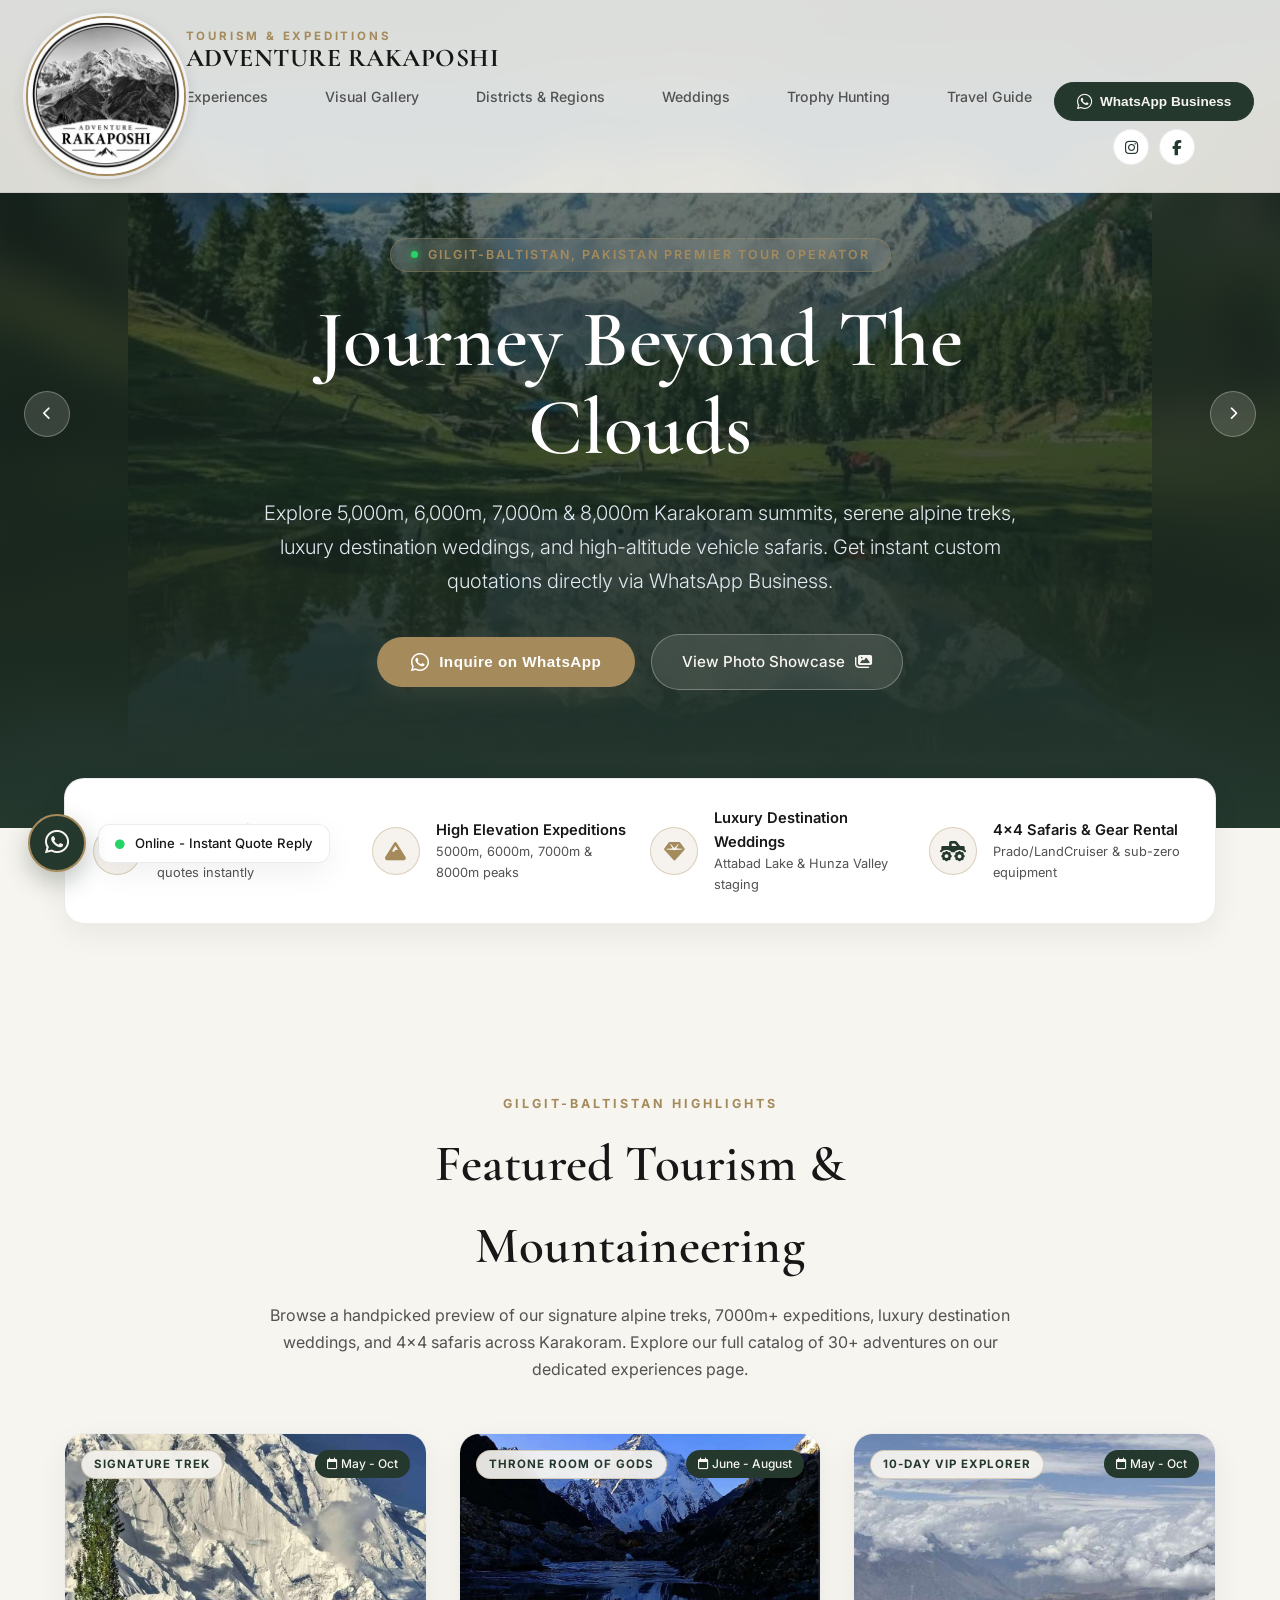
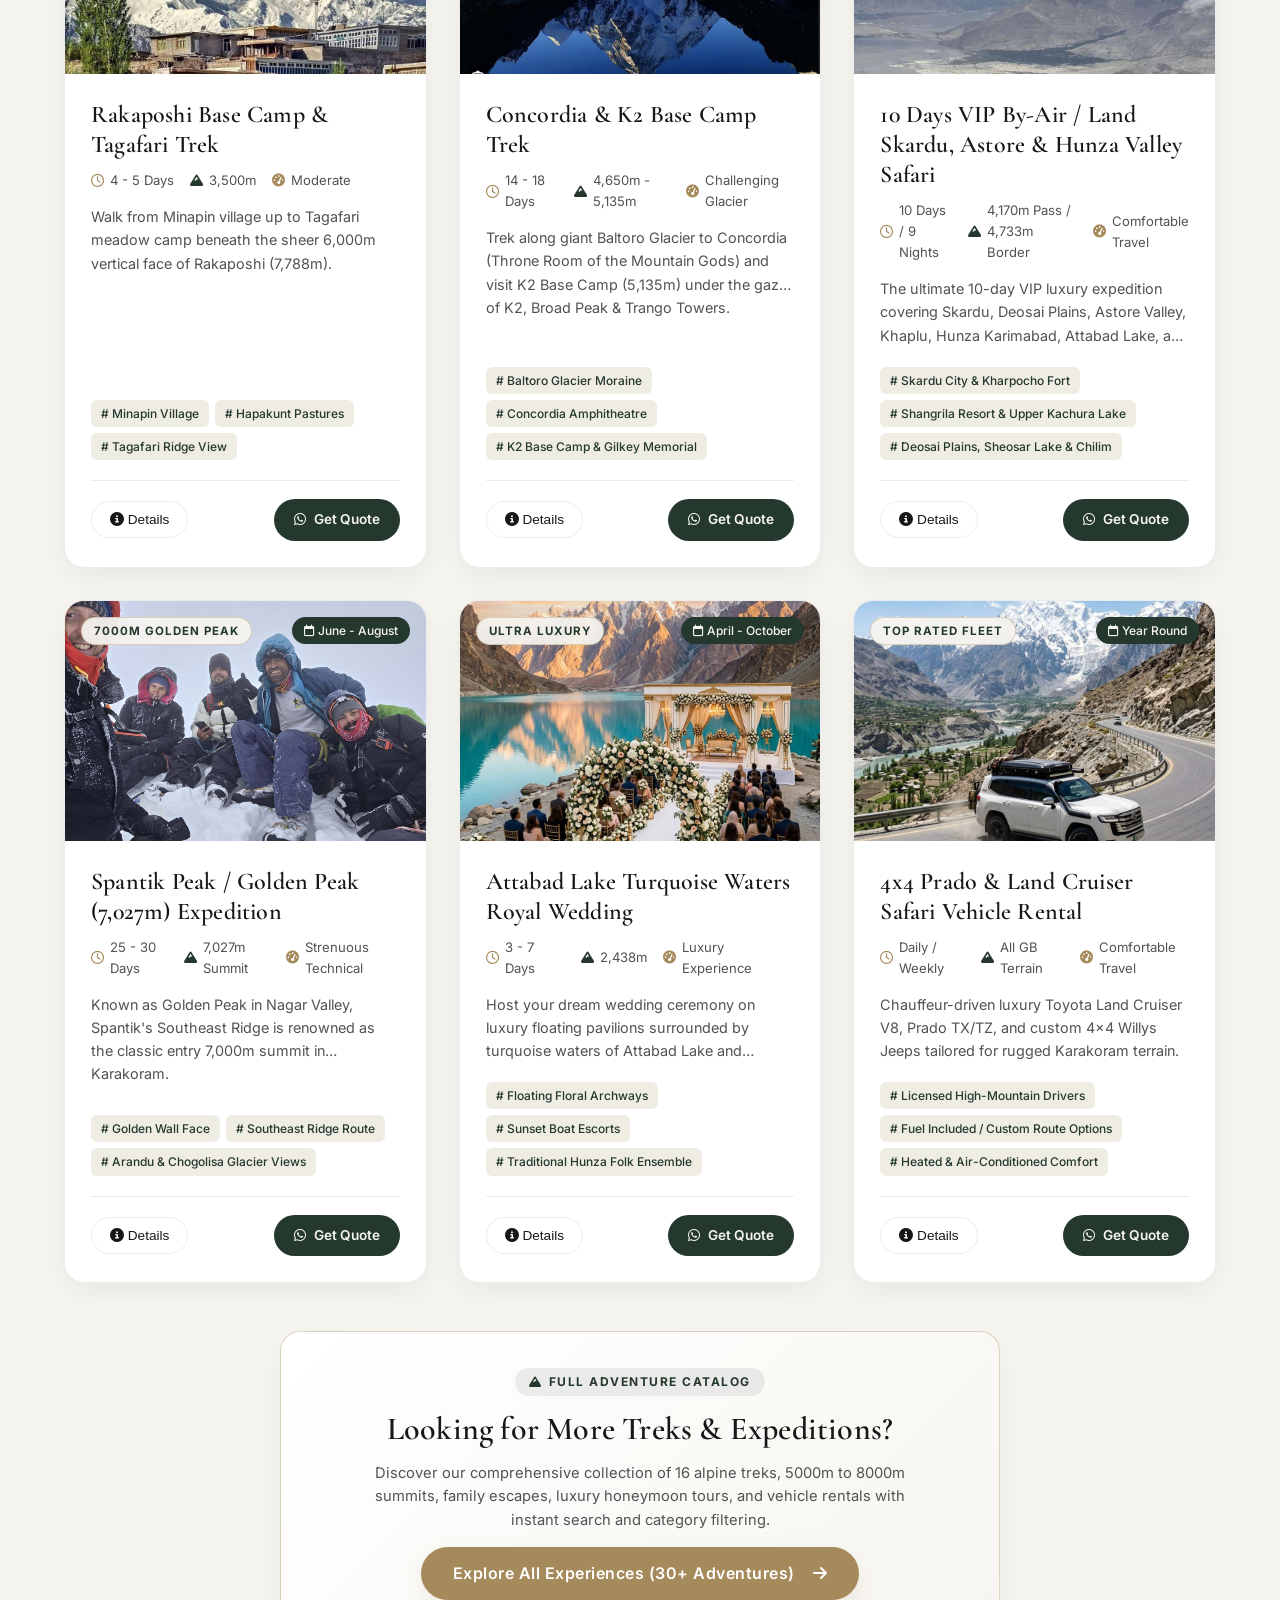
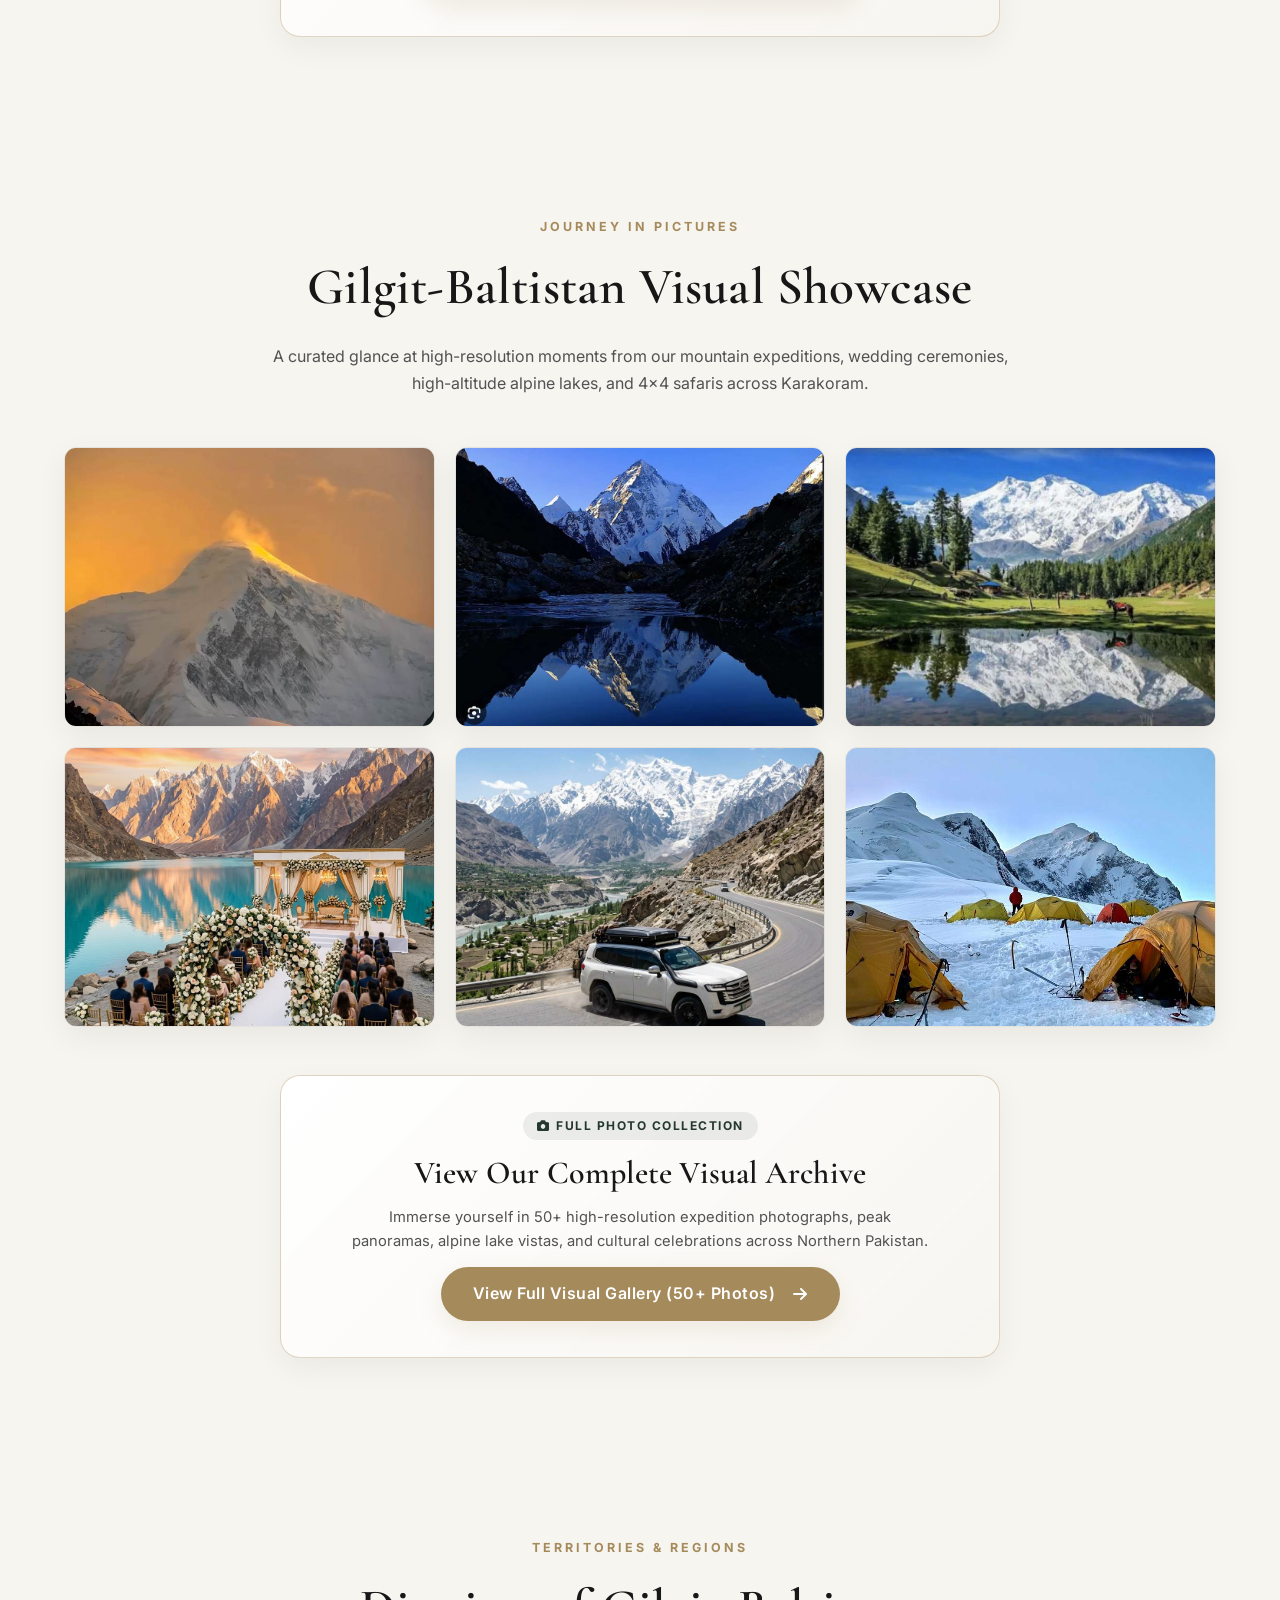
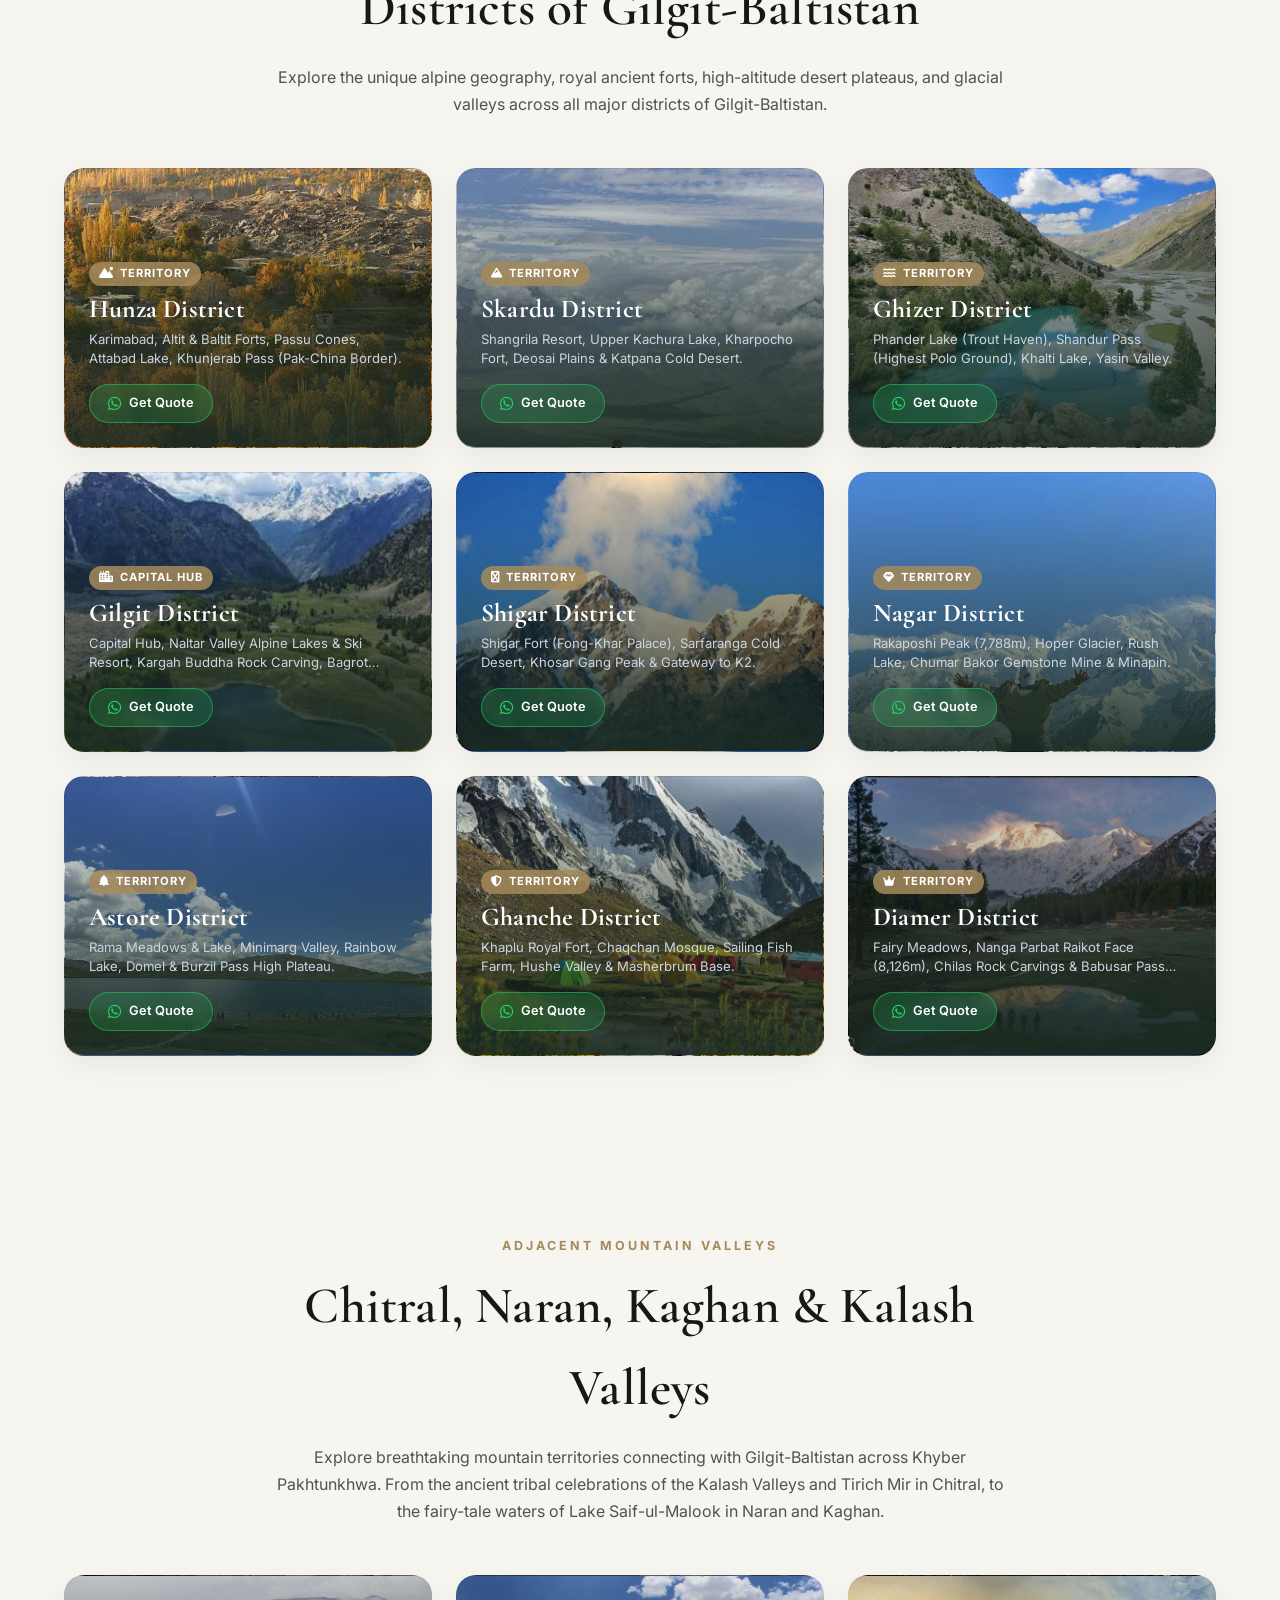
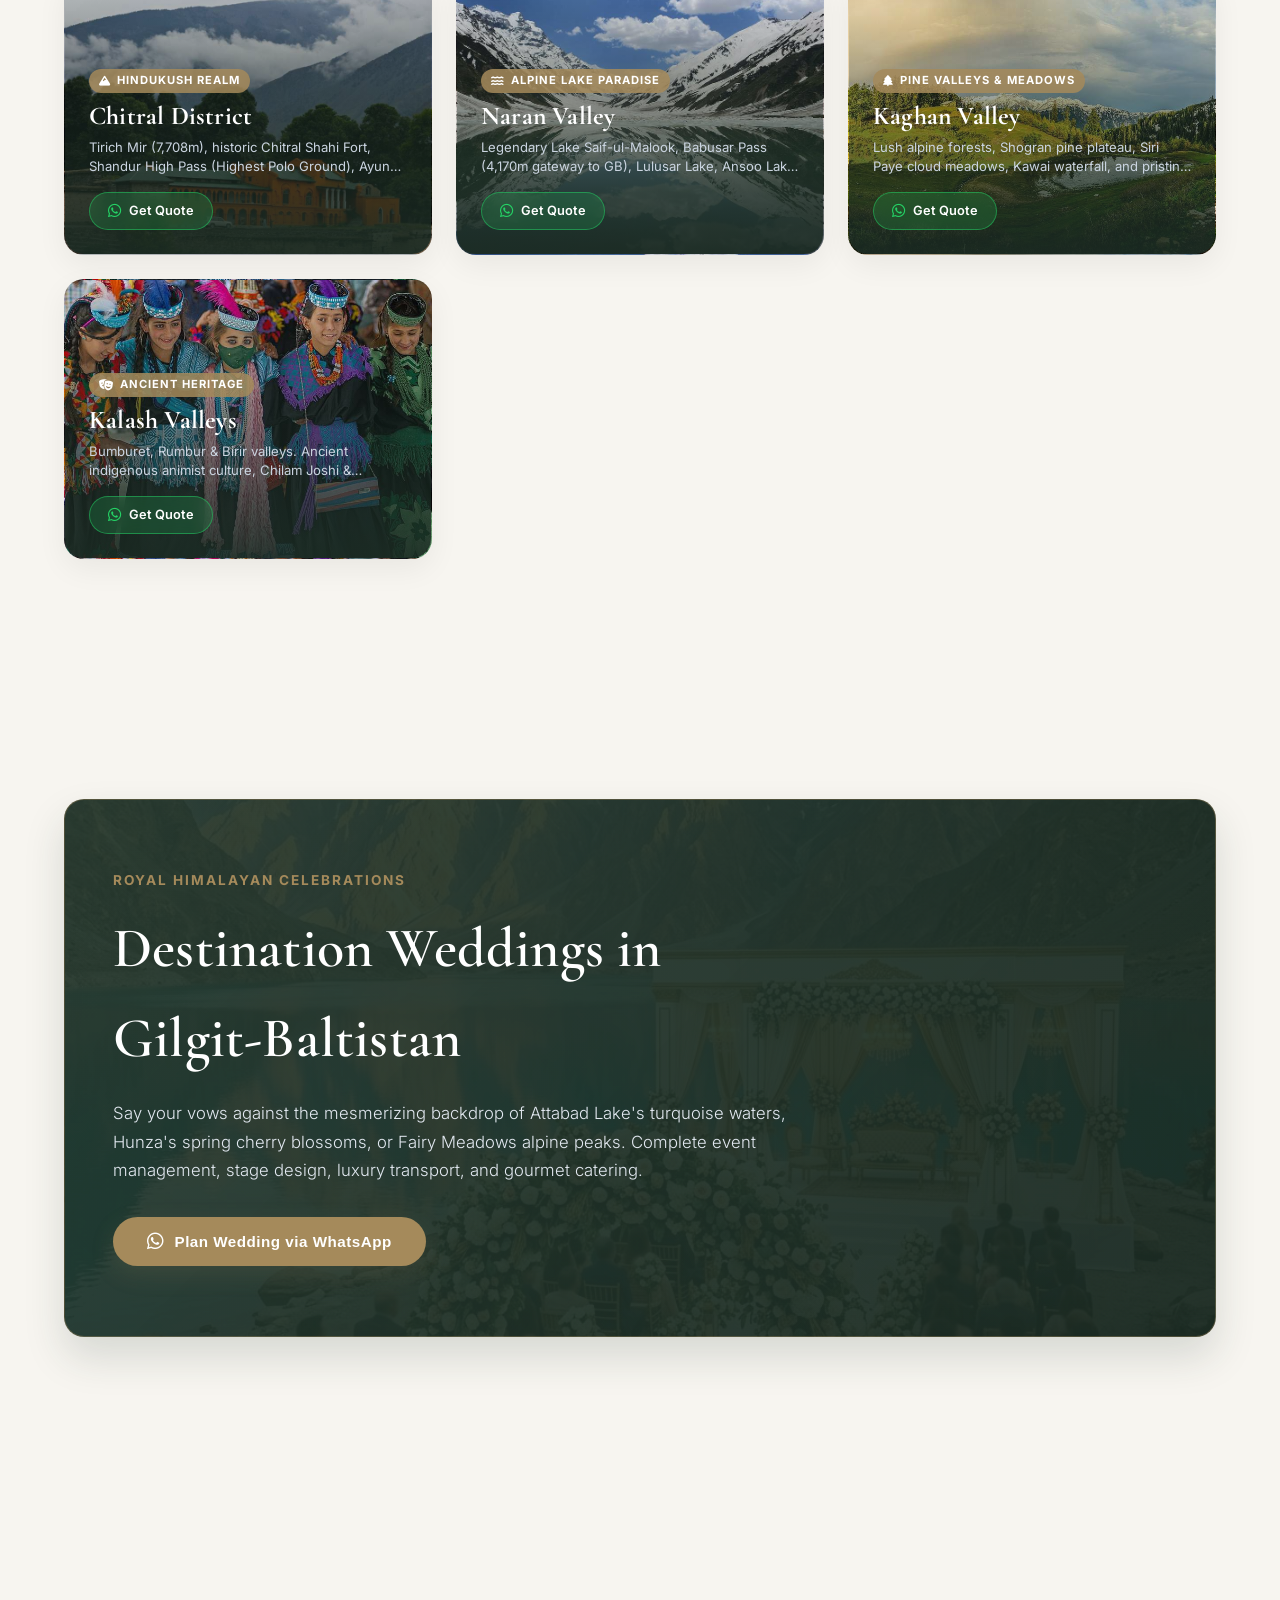
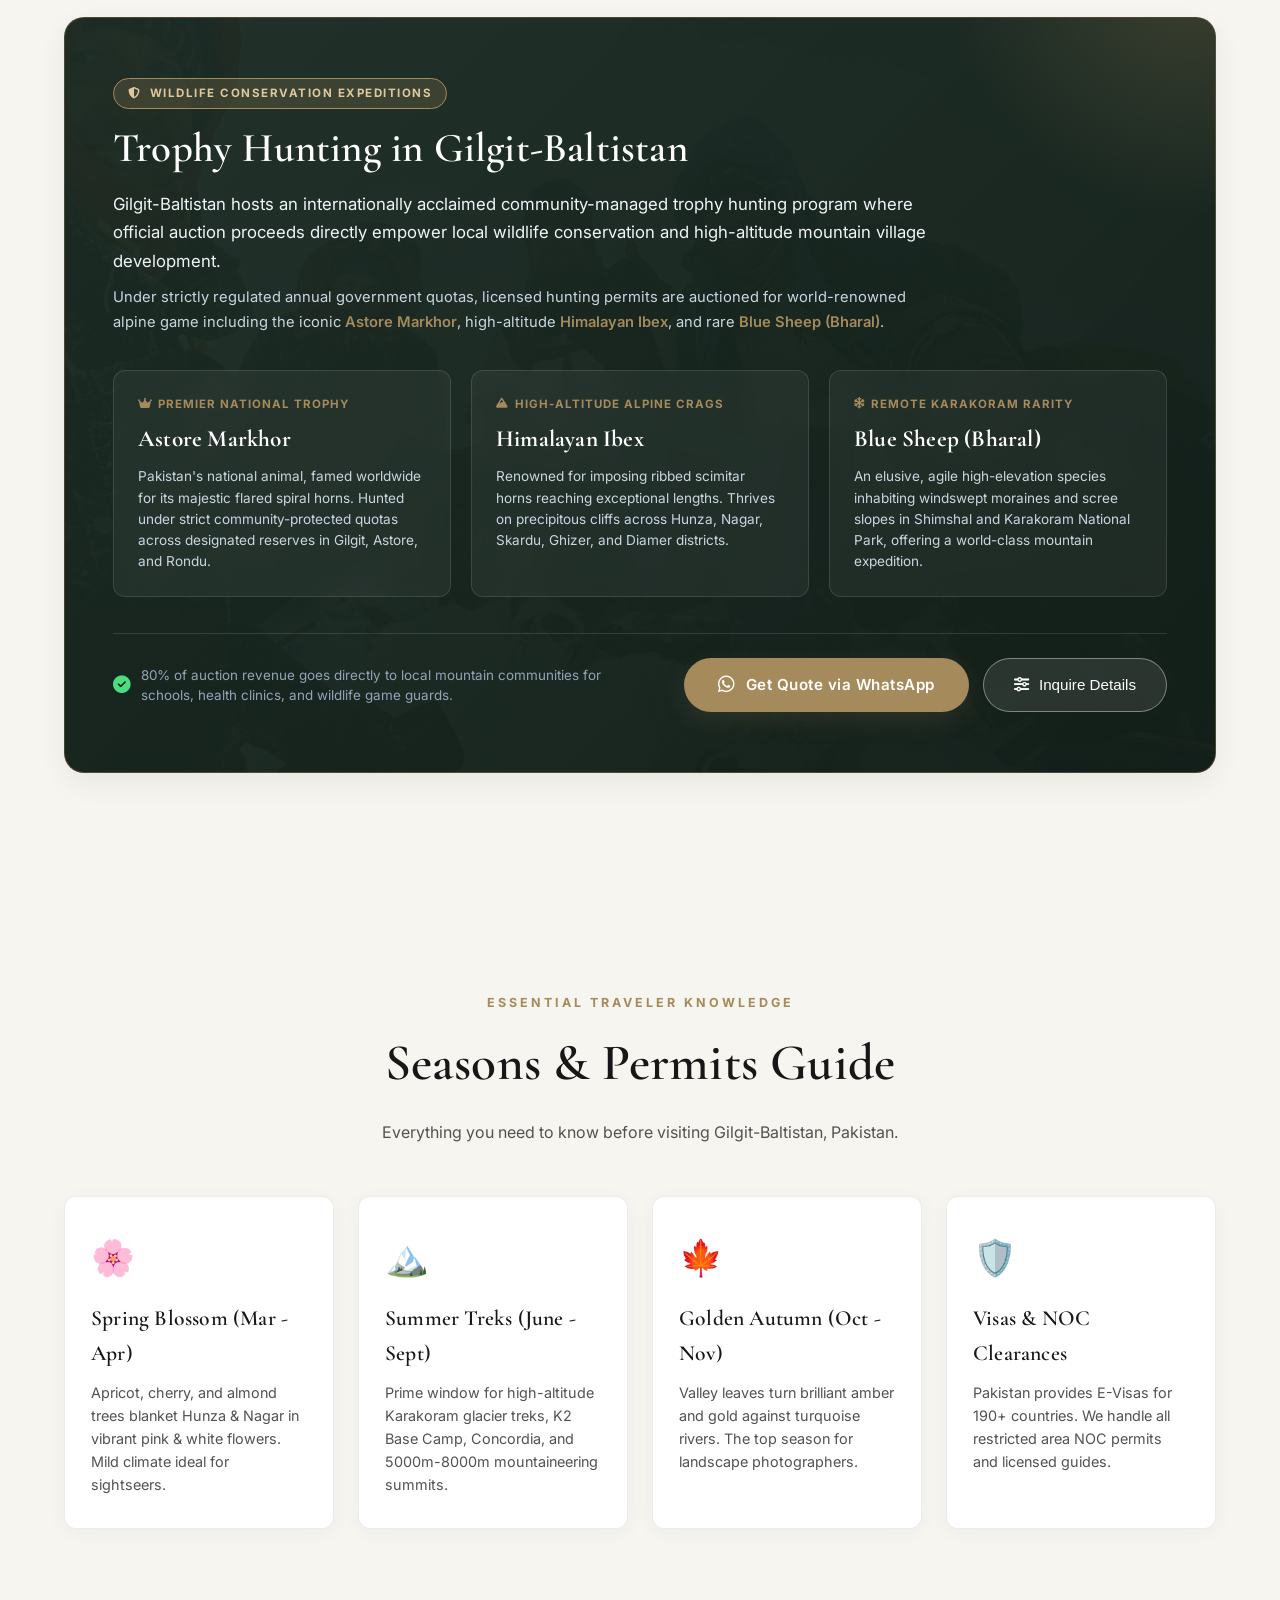
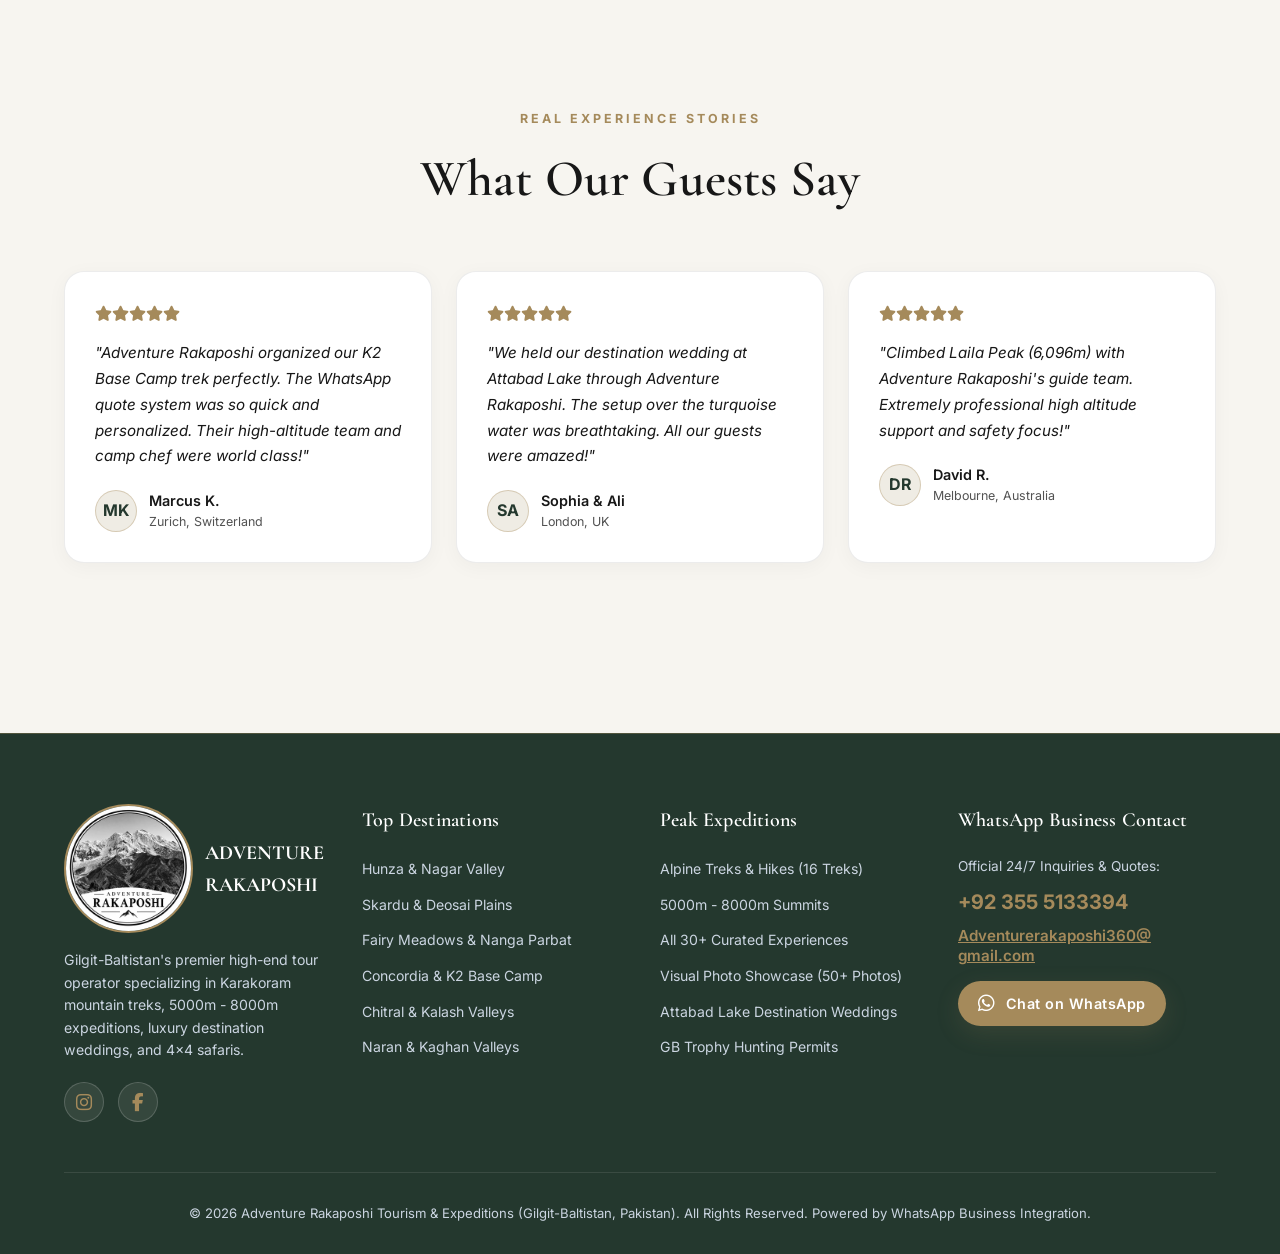
==== commit 419e40fe: "Add Search Console verification and a phone menu. The header links were clipped off small screens, s" ====
--- a/index.html
+++ b/index.html
@@ -3,7 +3,13 @@
 <head>
   <meta charset="UTF-8">
   <meta name="viewport" content="width=device-width, initial-scale=1.0">
-  <title>Adventure Rakaposhi | Premier Tourism, Treks & Mountaineering Expeditions in Gilgit-Baltistan</title>
+  <title>Adventure Rakaposhi</title>
+  <link rel="icon" href="favicon.ico" sizes="any">
+  <link rel="apple-touch-icon" href="apple-touch-icon.png">
+  <meta name="application-name" content="Adventure Rakaposhi">
+  <meta property="og:site_name" content="Adventure Rakaposhi">
+  <meta property="og:title" content="Adventure Rakaposhi">
+  <meta property="og:image" content="apple-touch-icon.png">
   <meta name="description" content="Discover Gilgit-Baltistan Pakistan with Adventure Rakaposhi. High-end mountain treks, 5000m, 6000m, 7000m, 8000m expeditions, luxury destination weddings in Hunza, 4x4 vehicle rentals & gear. Inquire via WhatsApp for custom quotes.">
   <meta name="keywords" content="Adventure Rakaposhi, Gilgit Baltistan Tourism, Rakaposhi Trek, K2 Expedition, 6000m Expedition, 7000m Expedition, Hunza Wedding, Skardu Tours, Pakistan Mountaineering, 4x4 Rental GB">
 
@@ -16,7 +22,7 @@
   <link rel="stylesheet" href="https://cdnjs.cloudflare.com/ajax/libs/font-awesome/6.4.0/css/all.min.css">
 
   <!-- Custom Stylesheet -->
-  <link rel="stylesheet" href="style.css?v=10">
+  <link rel="stylesheet" href="style.css?v=13">
 </head>
 <body>
 
@@ -25,11 +31,12 @@
     <div class="container nav-container">
       <a href="#" class="logo-link">
         <img src="images/web/logo/logo.jpg" alt="Adventure Rakaposhi Logo" class="logo-badge" id="header-logo" width="160" height="160" onError="this.src='https://images.unsplash.com/photo-1464822759023-fed622ff2c3b?auto=format&fit=crop&w=200&q=80'">
-        <div class="logo-text-group">
+      </a>
+      <div class="nav-side">
+        <a href="#" class="brand-link">
           <span class="brand-sub">Tourism & Expeditions</span>
           <span class="brand-main">ADVENTURE RAKAPOSHI</span>
-        </div>
-      </a>
+        </a>
 
       <ul class="nav-menu" id="nav-menu">
         <li class="nav-pages">
@@ -41,8 +48,10 @@
           <a href="#guide" class="nav-link">Travel Guide</a>
         </li>
         <li class="nav-actions">
-          <div class="nav-contact">
-            <a href="#contact" class="nav-link">Contact</a>
+          <div class="nav-social-stack">
+            <button onclick="openCustomQuoteModal('General Inquiry')" class="nav-cta-btn">
+              <i class="fa-brands fa-whatsapp" style="font-size: 1.1rem;"></i> WhatsApp Business
+            </button>
             <div class="nav-socials-group">
               <a href="https://www.instagram.com/hussain_travel?stkn=MWN4OW56OHJlb2lyZA%3D%3D&utm_source=qr" target="_blank" rel="noopener noreferrer" class="nav-social-btn" aria-label="Follow Adventure Rakaposhi on Instagram">
                 <i class="fa-brands fa-instagram"></i>
@@ -52,13 +61,11 @@
               </a>
             </div>
           </div>
-          <button onclick="openCustomQuoteModal('General Inquiry')" class="nav-cta-btn">
-            <i class="fa-brands fa-whatsapp" style="font-size: 1.1rem;"></i> WhatsApp Business
-          </button>
         </li>
       </ul>
-
-      <button class="mobile-toggle" id="mobile-toggle" aria-label="Toggle navigation menu">
+      </div>
+
+      <button class="mobile-toggle" id="mobile-toggle" type="button" aria-label="Open navigation menu" aria-controls="nav-menu" aria-expanded="false">
         <i class="fa-solid fa-bars"></i>
       </button>
     </div>
@@ -716,6 +723,6 @@
   </footer>
 
   <!-- Main JavaScript File -->
-  <script type="module" src="app.js?v=7"></script>
+  <script type="module" src="app.js?v=8"></script>
 </body>
 </html>
--- a/style.css
+++ b/style.css
@@ -157,9 +157,22 @@
   transform: scale(1.04);
 }
 
-.logo-text-group {
+.nav-side {
   display: flex;
   flex-direction: column;
+  justify-content: center;
+  flex: 1;
+  min-width: 0;
+  gap: 10px;
+}
+
+.brand-link {
+  display: flex;
+  flex-direction: column;
+  align-items: flex-start;
+  text-decoration: none;
+  color: inherit;
+  align-self: flex-start;
 }
 
 .brand-sub {
@@ -199,7 +212,7 @@
   line-height: 1;
 }
 
-.logo-link:hover .home-chip {
+.brand-link:hover .home-chip {
   background: var(--forest-green);
   color: #fff;
   border-color: var(--forest-green);
@@ -214,8 +227,15 @@
 
 .nav-actions {
   display: flex;
-  align-items: center;
+  align-items: flex-start;
   gap: 16px;
+}
+
+.nav-social-stack {
+  display: flex;
+  flex-direction: column;
+  align-items: center;
+  gap: 8px;
 }
 
 .nav-menu {
@@ -228,34 +248,41 @@
 }
 
 @media (min-width: 993px) {
-  .nav-container {
-    display: grid;
-    grid-template-columns: auto minmax(0, 1fr);
+  .navbar .nav-container {
+    width: min(96%, 1480px);
+    max-width: 1480px;
     align-items: center;
-    column-gap: 12px;
   }
 
   .nav-menu {
+    width: 100%;
     min-width: 0;
-    flex-wrap: wrap;
-    align-content: center;
+    margin-left: 0;
+    flex-wrap: nowrap;
+    align-items: flex-start;
+    gap: 14px;
+  }
+
+  .nav-pages {
+    flex: 1 1 auto;
+    justify-content: space-between;
+    gap: 12px;
+    min-width: 0;
   }
 
   .nav-actions {
-    margin-left: auto;
+    flex: 0 0 auto;
+    margin-left: 8px;
+    gap: 12px;
+    align-items: flex-start;
   }
 
   .nav-link {
     white-space: nowrap;
-  }
-}
-
-.nav-contact {
-  display: flex;
-  flex-direction: column;
-  align-items: center;
-  gap: 8px;
-}
+    font-size: 0.84rem;
+  }
+}
+
 
 .nav-link {
   color: var(--text-muted);
@@ -1453,8 +1480,52 @@
 }
 
 @media (max-width: 992px) {
+  .navbar {
+    padding: 8px 0;
+  }
+
+  .navbar .nav-container {
+    width: calc(100% - 28px);
+    max-width: none;
+    gap: 10px;
+    align-items: center;
+  }
+
+  .logo-badge {
+    width: 58px;
+    height: 58px;
+  }
+
+  .nav-side {
+    gap: 0;
+    min-width: 0;
+  }
+
+  .brand-link {
+    min-width: 0;
+    max-width: 100%;
+  }
+
+  .brand-sub,
   .brand-main {
-    font-size: 1.15rem;
+    display: block;
+    max-width: 100%;
+    white-space: nowrap;
+    overflow: hidden;
+    text-overflow: ellipsis;
+  }
+
+  .brand-sub {
+    font-size: 0.58rem;
+    letter-spacing: 1.2px;
+  }
+
+  .brand-main {
+    font-size: 0.98rem;
+  }
+
+  .home-chip {
+    display: none;
   }
 
   /* The header blur makes a fixed menu visible but untappable. Drop it while the menu is open. */
@@ -1471,8 +1542,9 @@
     background: var(--bg-primary);
     flex-direction: column;
     align-items: stretch;
-    padding: 18px 24px 28px;
-    gap: 4px;
+    padding: 8px 16px 16px;
+    gap: 0;
+    margin-left: 0;
     border-bottom: 1px solid var(--border-subtle);
     display: none;
     box-shadow: 0 10px 30px rgba(0, 0, 0, 0.1);
@@ -1500,22 +1572,35 @@
   }
 
   .nav-menu .nav-link {
-    display: block;
-    padding: 12px 4px;
+    display: flex;
+    align-items: center;
+    min-height: 44px;
+    padding: 10px 4px;
     font-size: 1rem;
-  }
-
-  .nav-contact {
+    border-bottom: 1px solid var(--border-subtle);
+  }
+
+  .nav-social-stack {
     align-items: flex-start;
   }
 
-  .nav-menu .nav-cta-btn,
-  .nav-menu .nav-socials-group {
+  .nav-menu .nav-social-stack {
     margin-top: 8px;
   }
   
   .mobile-toggle {
-    display: block;
+    display: inline-flex;
+    align-items: center;
+    justify-content: center;
+    flex: 0 0 44px;
+    width: 44px;
+    height: 44px;
+    margin-left: auto;
+    border: 1px solid var(--border-subtle);
+    border-radius: 12px;
+    background: #fff;
+    position: relative;
+    z-index: 3;
   }
 
   .lightbox-prev { left: 10px; }
@@ -1523,13 +1608,8 @@
 }
 
 @media (max-width: 640px) {
-  .brand-sub {
-    font-size: 0.58rem;
-    letter-spacing: 1.6px;
-  }
-
-  .brand-main {
-    font-size: 1.05rem;
+  .hero {
+    padding-top: 92px;
   }
 
   .footer-logo {
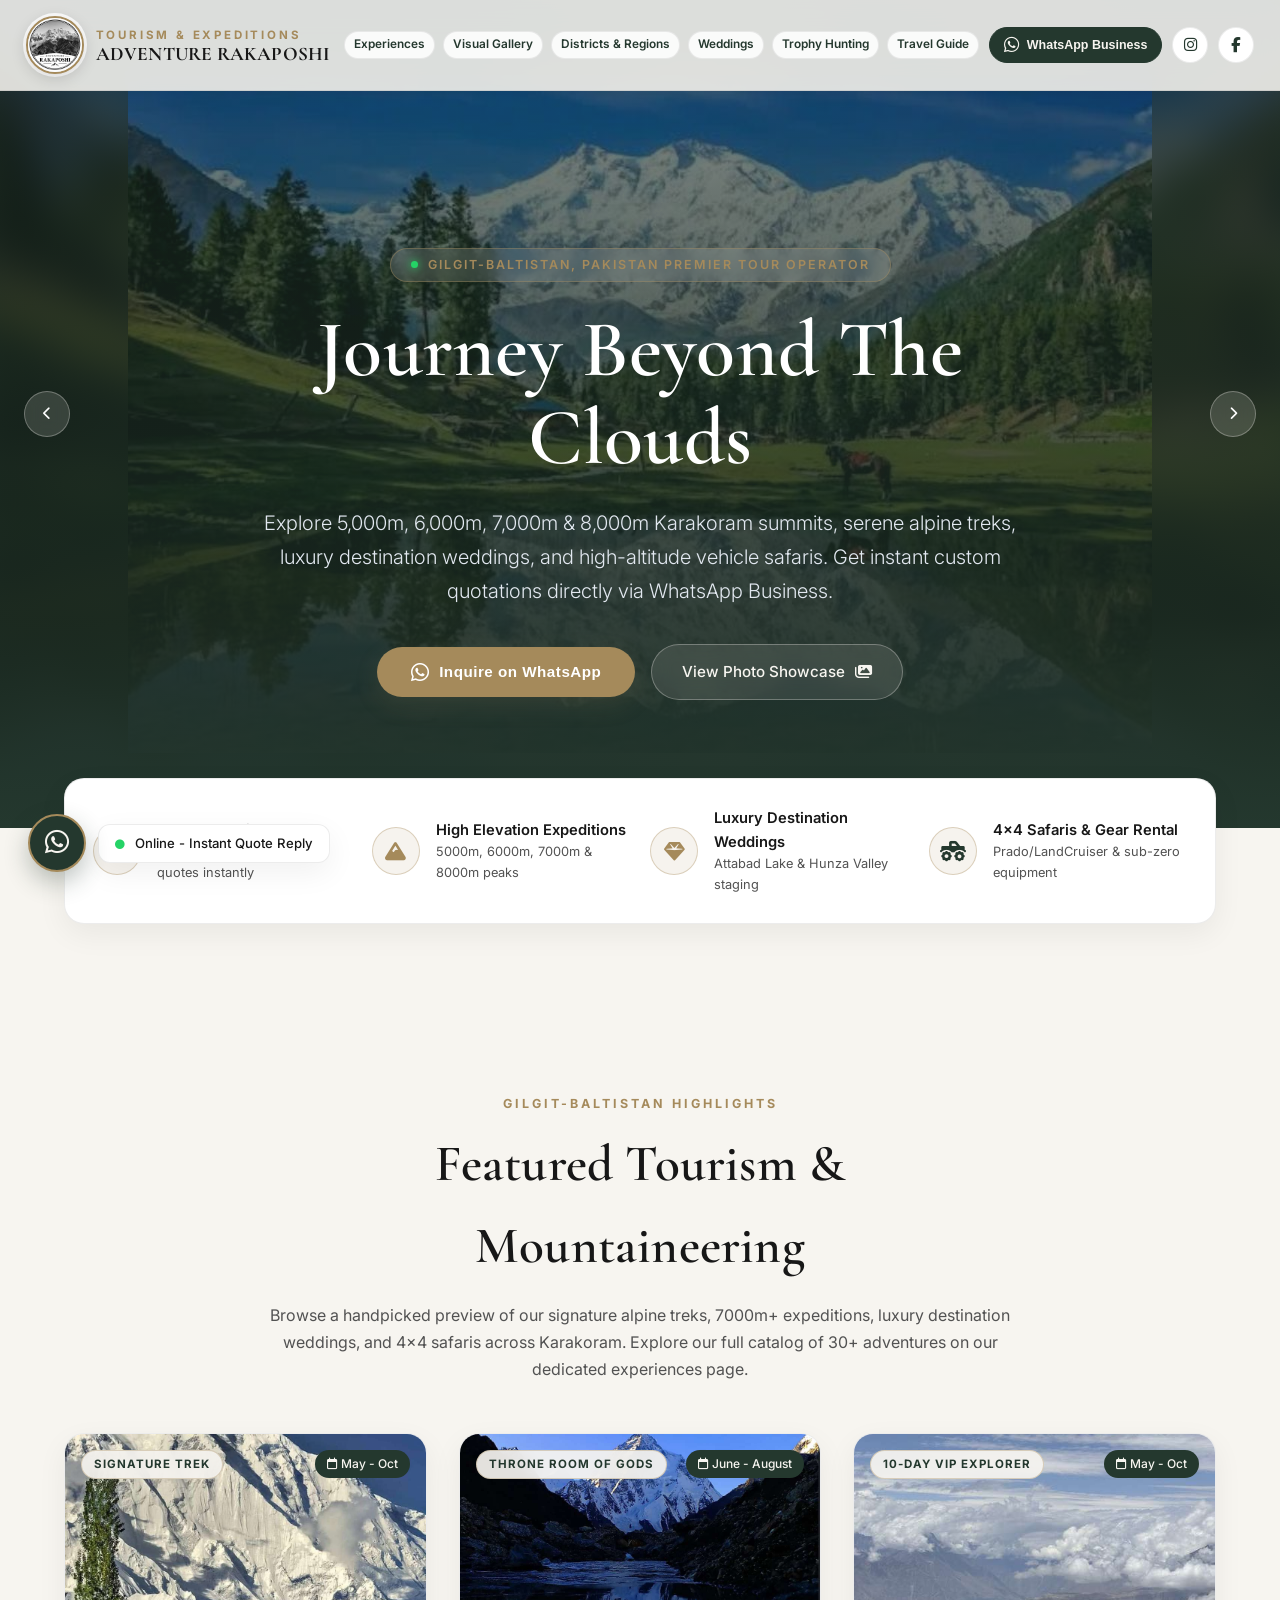
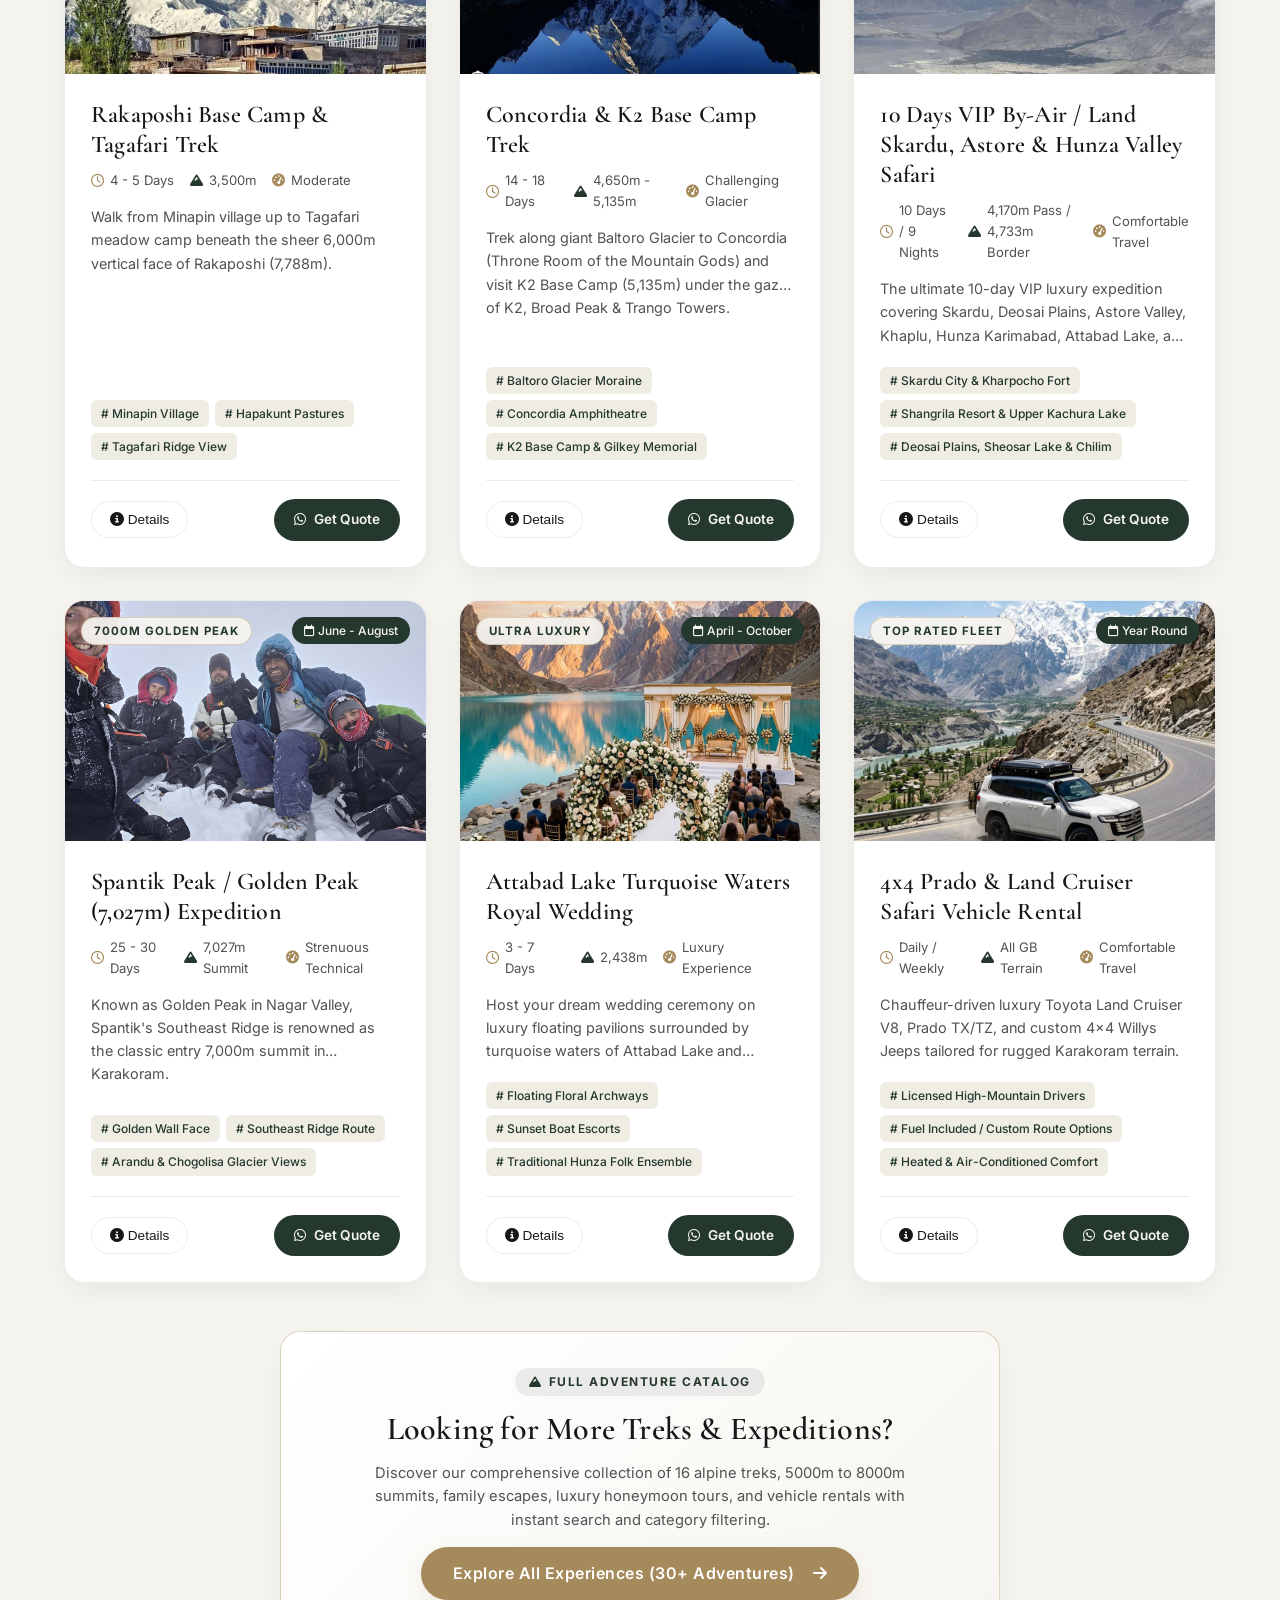
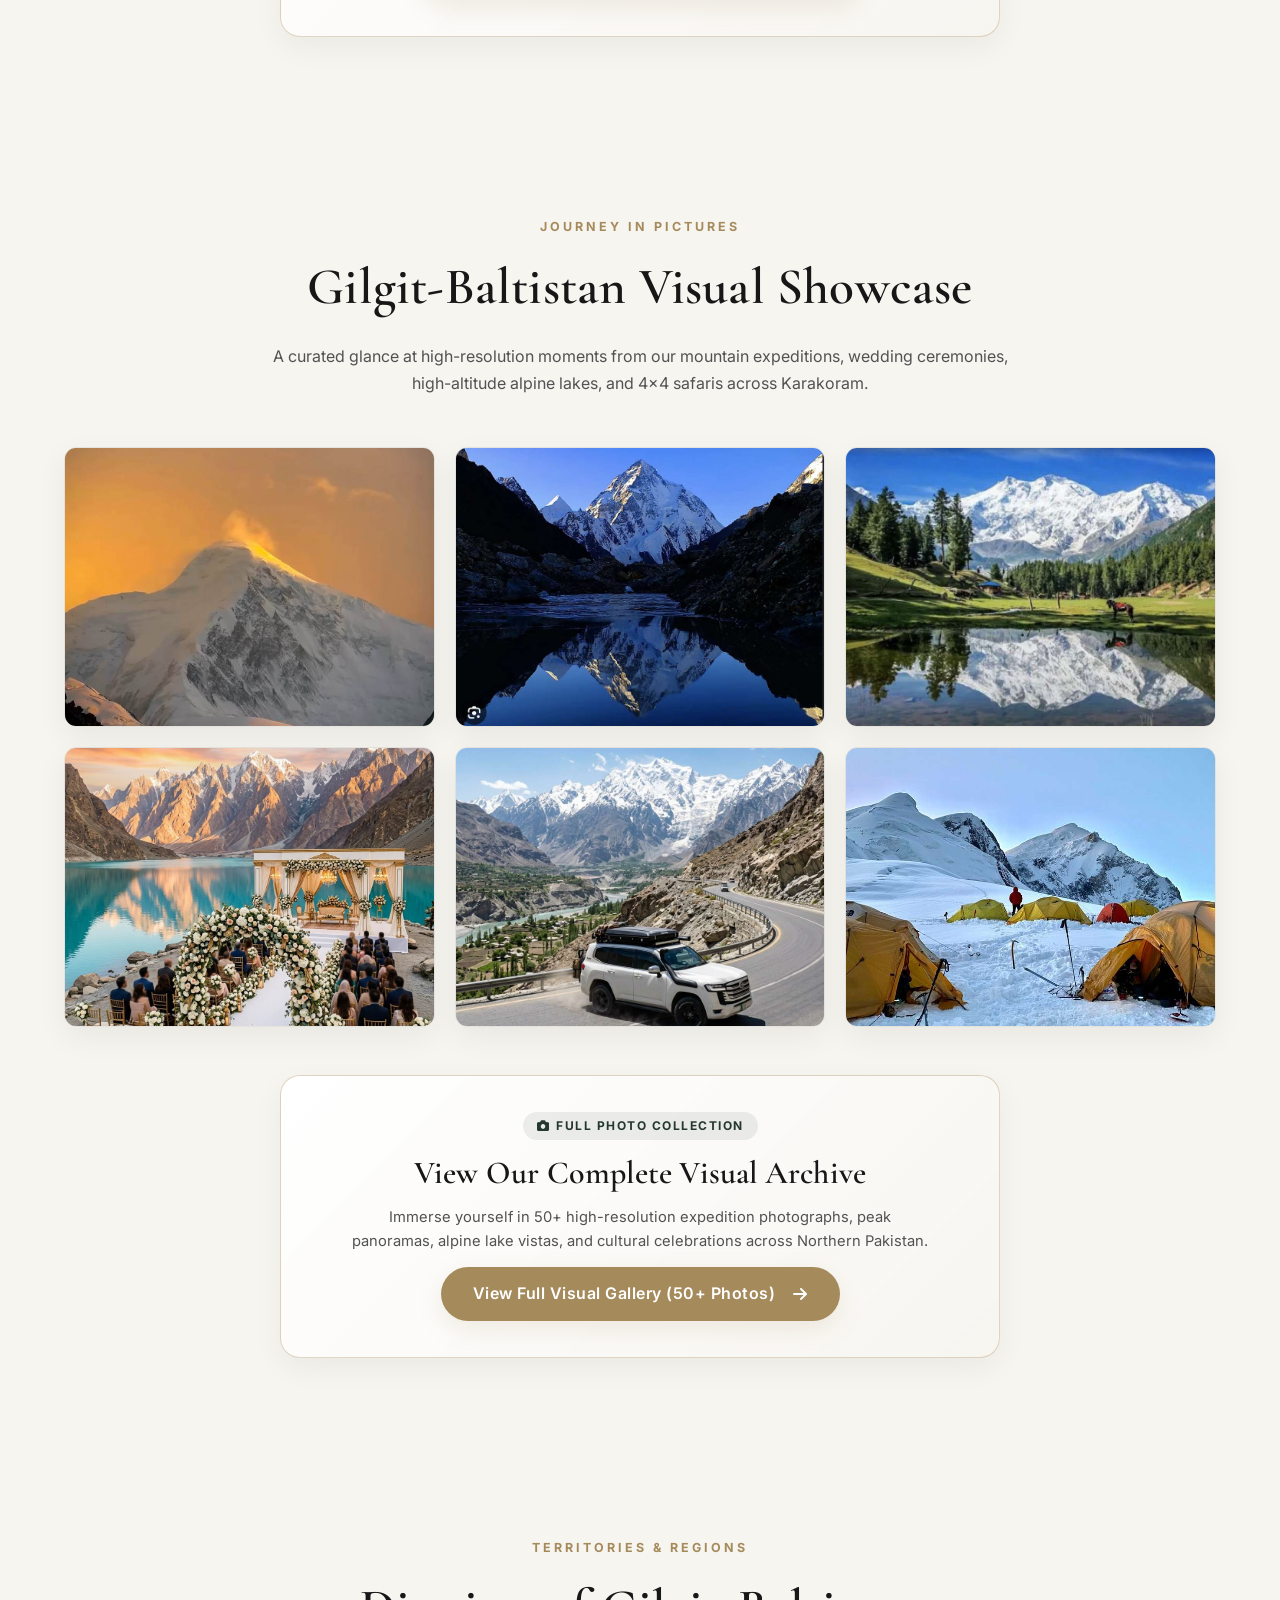
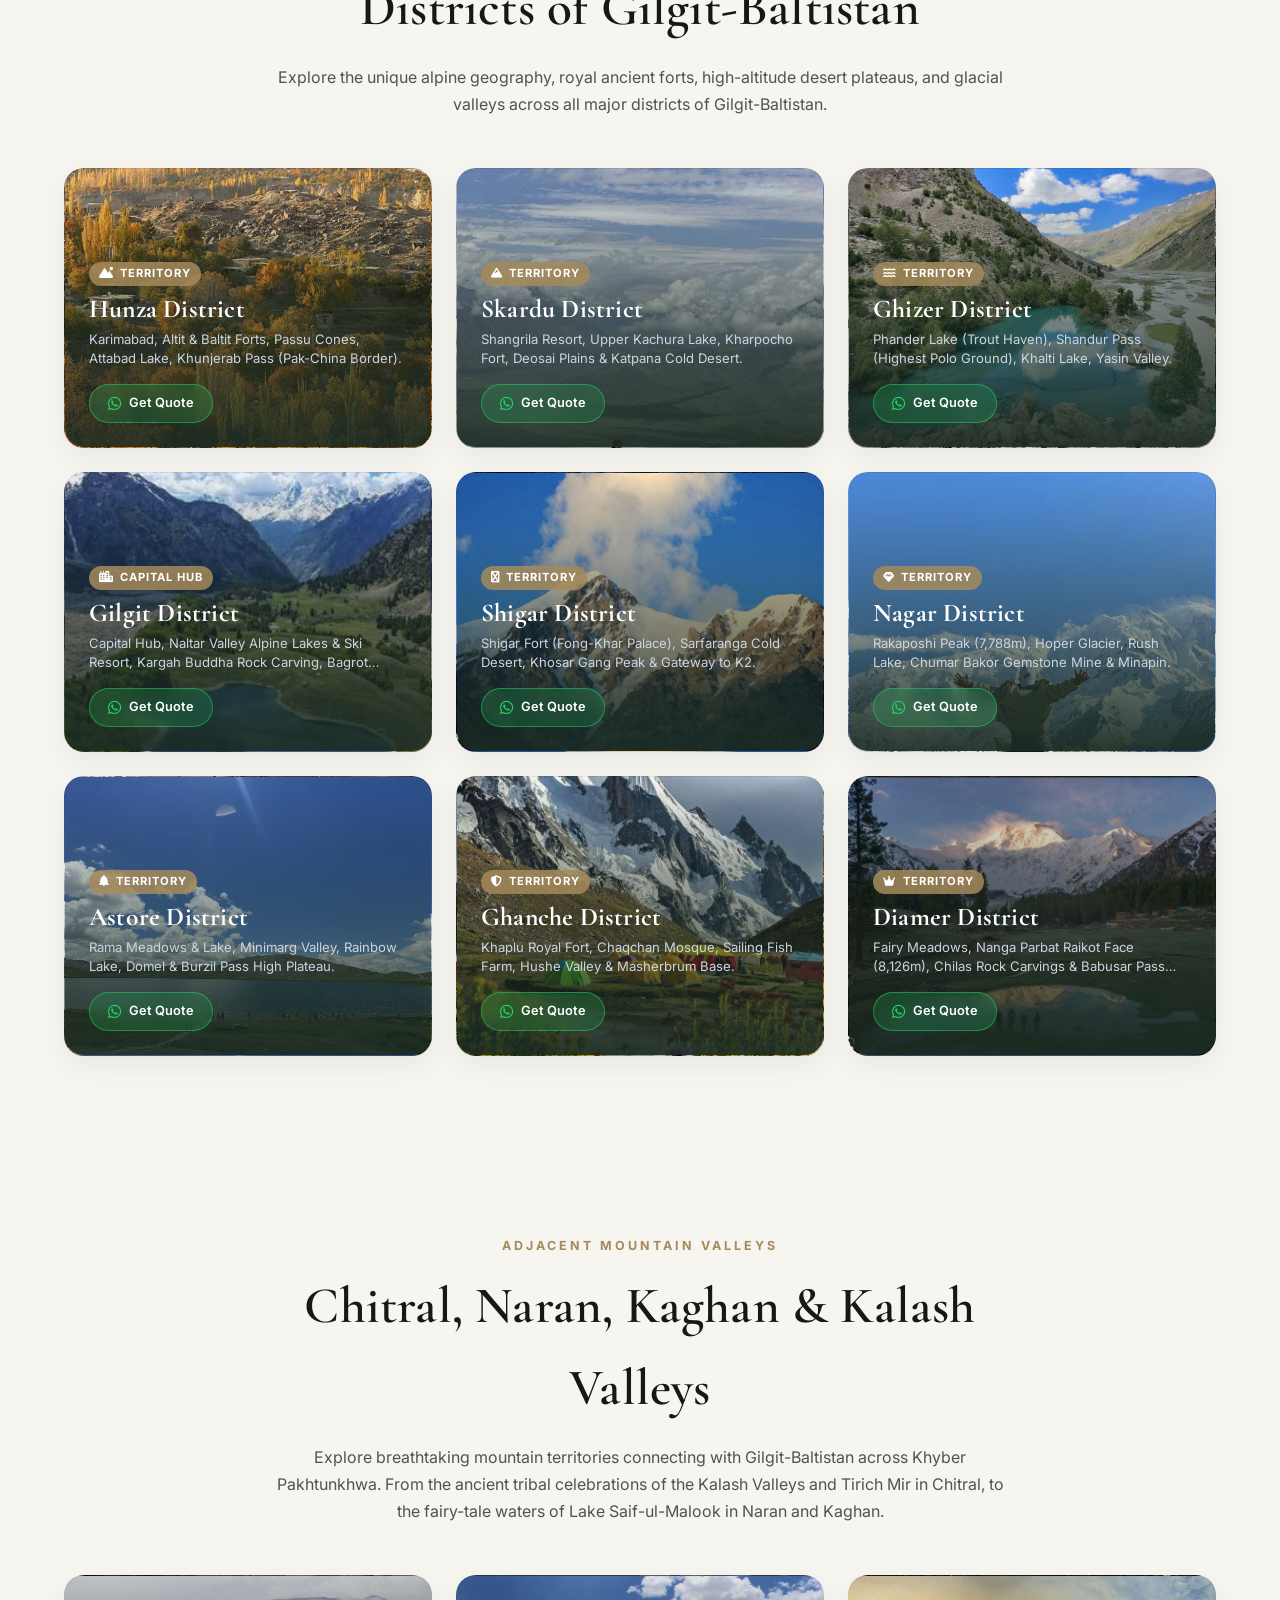
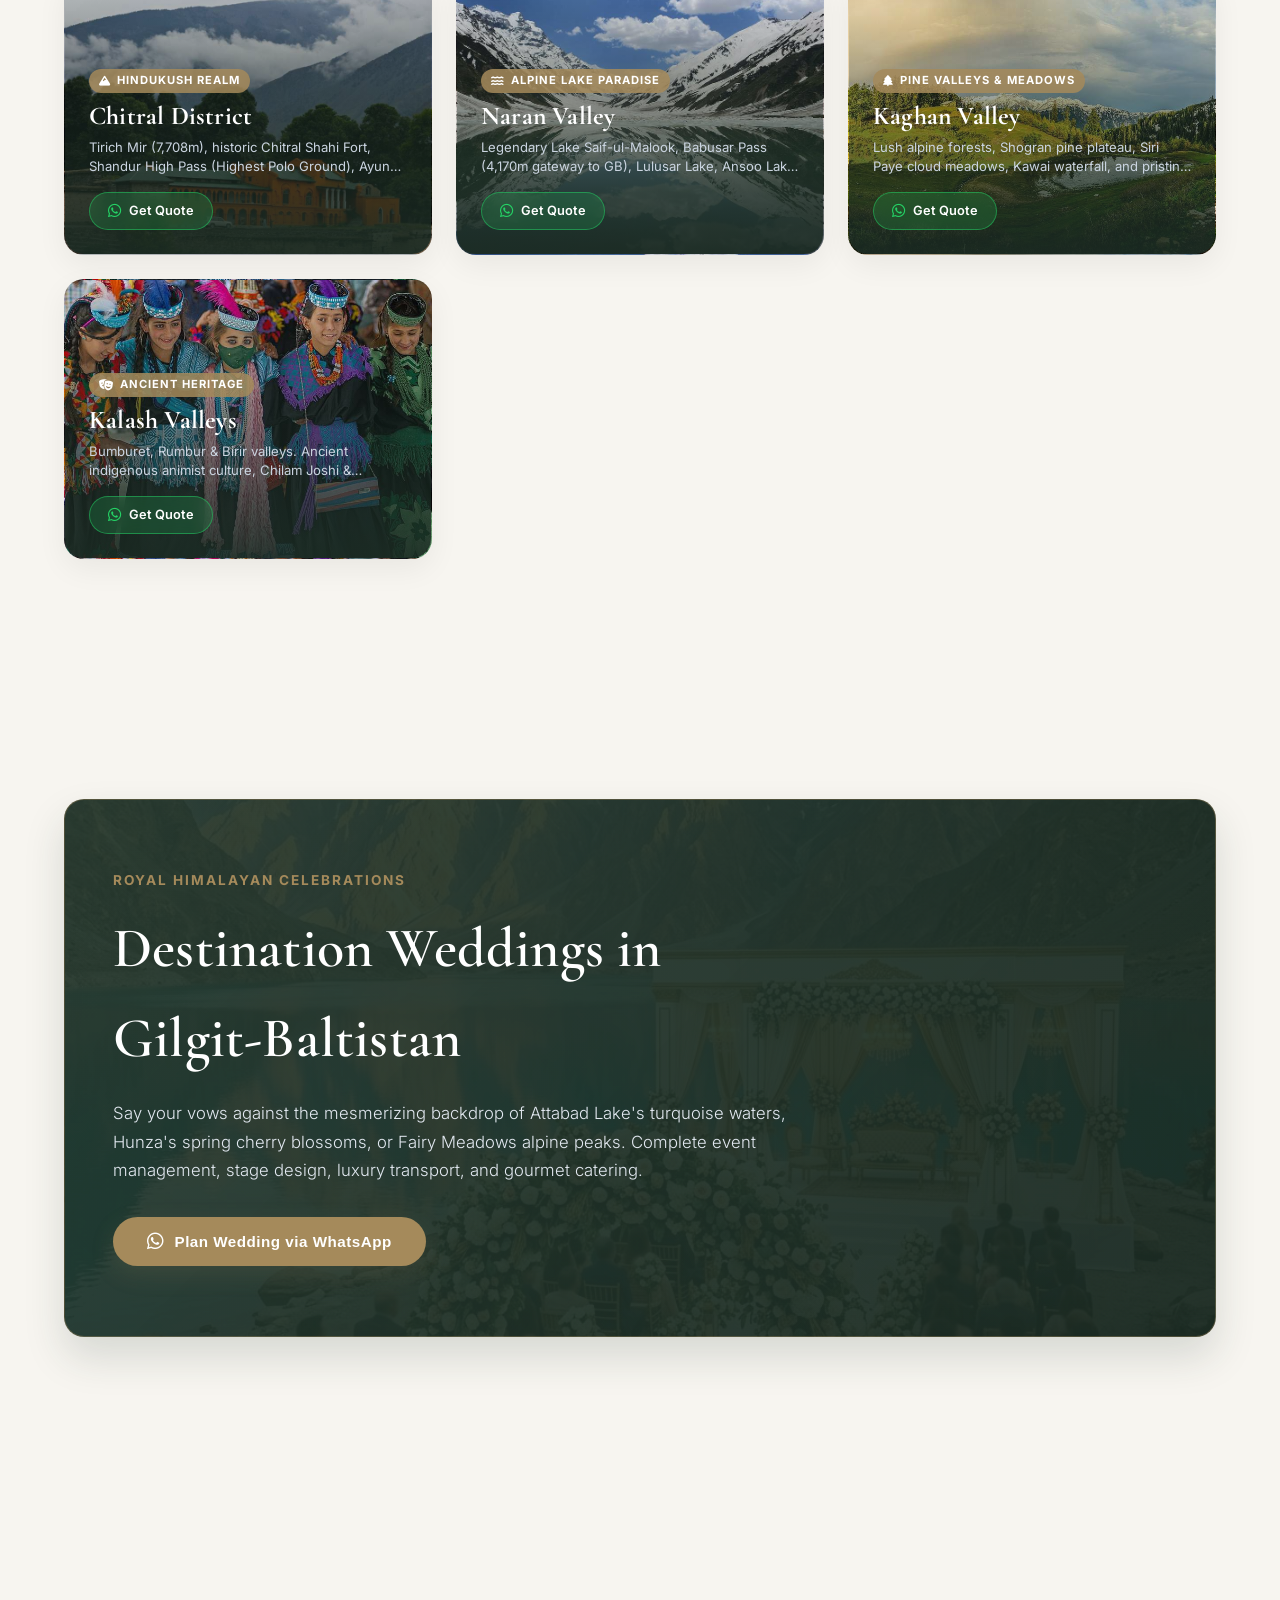
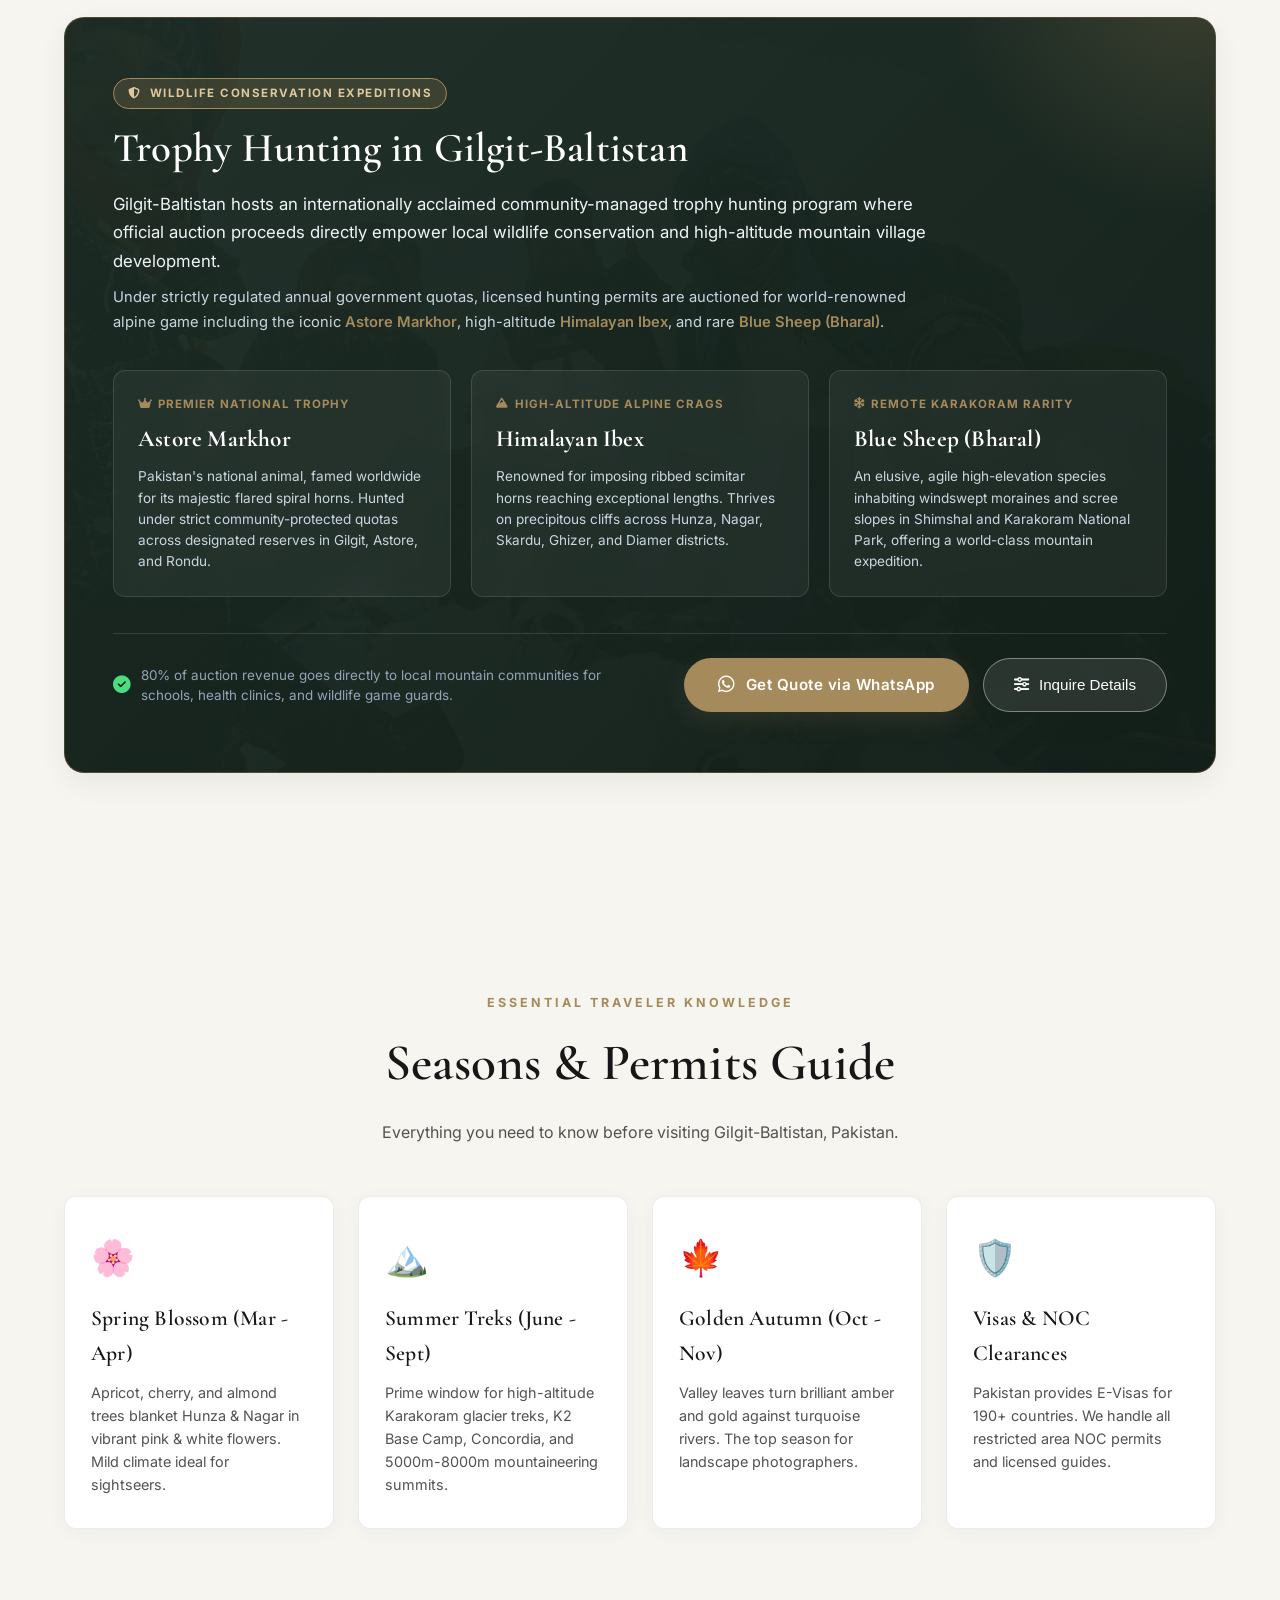
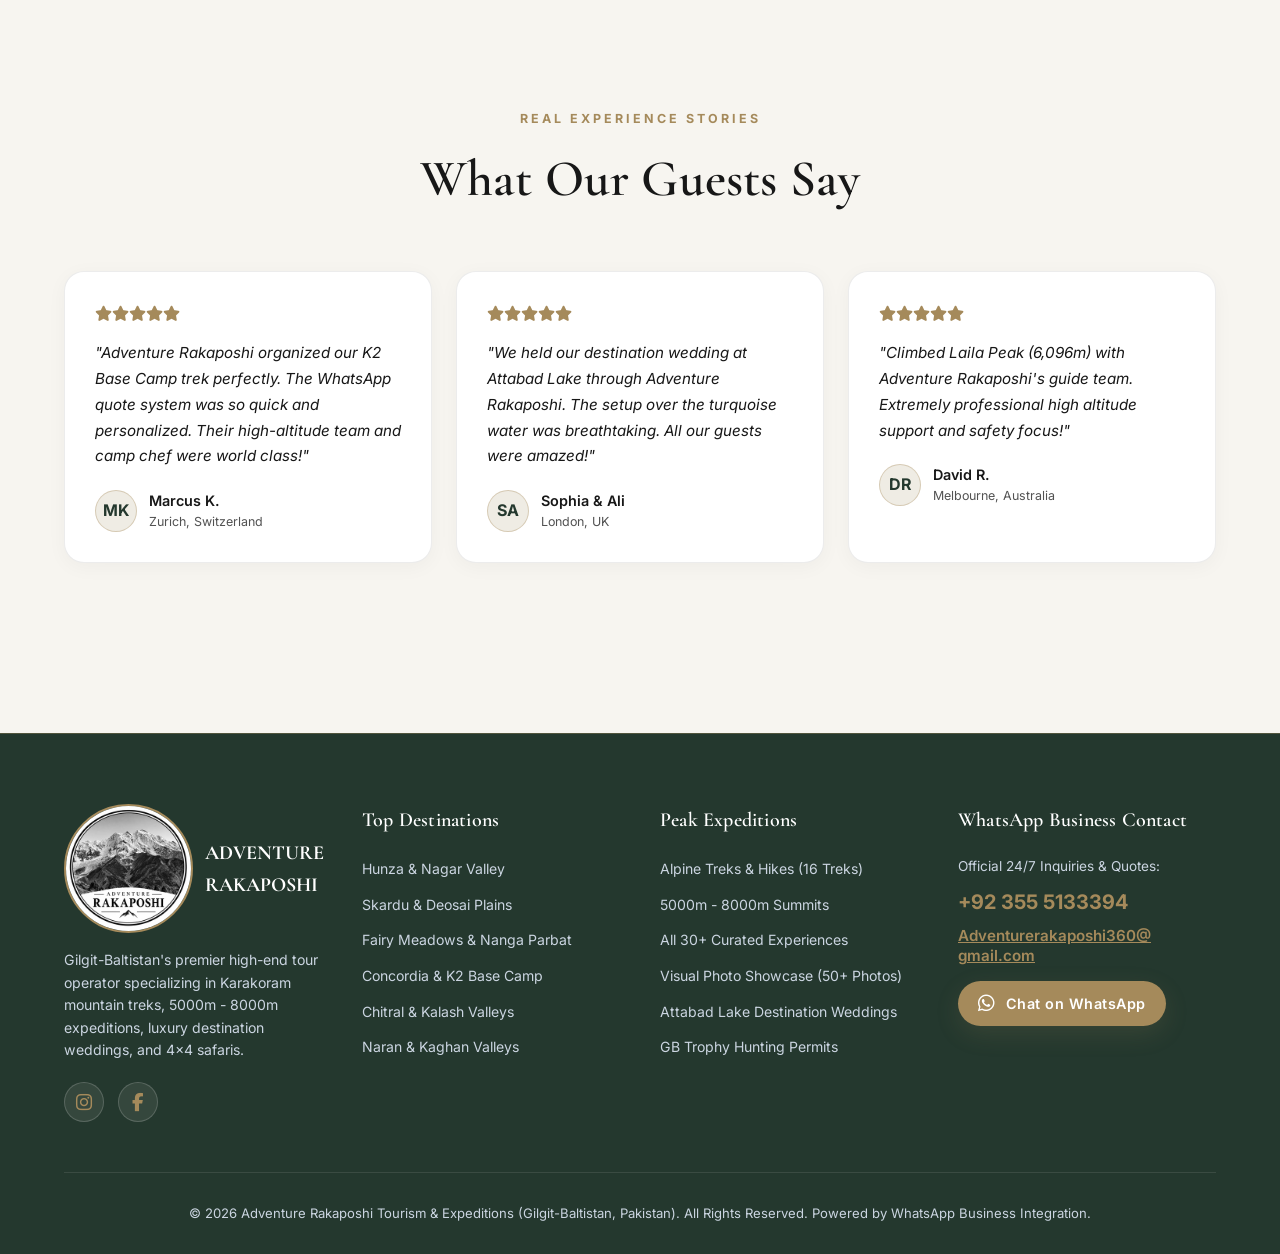
==== commit 7fac36c2: "Keep desktop navigation buttons clear of the logo. Phones still open the links from a menu button, a" ====
--- a/index.html
+++ b/index.html
@@ -22,21 +22,20 @@
   <link rel="stylesheet" href="https://cdnjs.cloudflare.com/ajax/libs/font-awesome/6.4.0/css/all.min.css">
 
   <!-- Custom Stylesheet -->
-  <link rel="stylesheet" href="style.css?v=13">
+  <link rel="stylesheet" href="style.css?v=16">
 </head>
 <body>
 
   <!-- Sticky Glassmorphism Header -->
   <header class="navbar" id="navbar">
     <div class="container nav-container">
-      <a href="#" class="logo-link">
-        <img src="images/web/logo/logo.jpg" alt="Adventure Rakaposhi Logo" class="logo-badge" id="header-logo" width="160" height="160" onError="this.src='https://images.unsplash.com/photo-1464822759023-fed622ff2c3b?auto=format&fit=crop&w=200&q=80'">
-      </a>
-      <div class="nav-side">
-        <a href="#" class="brand-link">
+      <a href="#" class="brand-block">
+        <img src="images/web/logo/logo.jpg" alt="Adventure Rakaposhi Logo" class="logo-badge" id="header-logo" width="72" height="72" onError="this.src='https://images.unsplash.com/photo-1464822759023-fed622ff2c3b?auto=format&fit=crop&w=200&q=80'">
+        <span class="brand-copy">
           <span class="brand-sub">Tourism & Expeditions</span>
           <span class="brand-main">ADVENTURE RAKAPOSHI</span>
-        </a>
+        </span>
+      </a>
 
       <ul class="nav-menu" id="nav-menu">
         <li class="nav-pages">
@@ -63,7 +62,6 @@
           </div>
         </li>
       </ul>
-      </div>
 
       <button class="mobile-toggle" id="mobile-toggle" type="button" aria-label="Open navigation menu" aria-controls="nav-menu" aria-expanded="false">
         <i class="fa-solid fa-bars"></i>
--- a/style.css
+++ b/style.css
@@ -128,22 +128,28 @@
   display: flex;
   align-items: center;
   justify-content: space-between;
-}
-
-.logo-link {
-  display: flex;
-  align-items: center;
-  gap: 14px;
+  flex-wrap: wrap;
+  gap: 12px 20px;
+}
+
+.brand-block {
+  display: flex;
+  align-items: center;
+  gap: 12px;
   text-decoration: none;
   color: var(--text-main);
-  flex-shrink: 0;
-  position: relative;
-  z-index: 2;
+  flex: 0 0 auto;
+  min-width: 0;
+}
+
+.navbar .nav-container {
+  width: min(96%, 1520px);
+  max-width: 1520px;
 }
 
 .logo-badge {
-  width: 160px;
-  height: 160px;
+  width: 58px;
+  height: 58px;
   border-radius: 50%;
   border: 2.5px solid var(--gold-accent);
   object-fit: cover;
@@ -153,26 +159,15 @@
   flex-shrink: 0;
 }
 
-.logo-link:hover .logo-badge {
+.brand-block:hover .logo-badge {
   transform: scale(1.04);
 }
 
-.nav-side {
-  display: flex;
-  flex-direction: column;
-  justify-content: center;
-  flex: 1;
-  min-width: 0;
-  gap: 10px;
-}
-
-.brand-link {
+.brand-copy {
   display: flex;
   flex-direction: column;
   align-items: flex-start;
-  text-decoration: none;
-  color: inherit;
-  align-self: flex-start;
+  min-width: 0;
 }
 
 .brand-sub {
@@ -186,9 +181,9 @@
 
 .brand-main {
   font-family: var(--font-heading);
-  font-size: 1.6rem;
+  font-size: 1.28rem;
   font-weight: 700;
-  letter-spacing: 0.5px;
+  letter-spacing: 0.2px;
   color: var(--text-main);
   line-height: 1.05;
 }
@@ -222,95 +217,58 @@
   display: flex;
   align-items: center;
   flex-wrap: nowrap;
-  gap: 18px;
+  gap: 8px;
 }
 
 .nav-actions {
   display: flex;
-  align-items: flex-start;
-  gap: 16px;
+  align-items: center;
+  flex: 0 0 auto;
 }
 
 .nav-social-stack {
   display: flex;
-  flex-direction: column;
-  align-items: center;
-  gap: 8px;
+  flex-direction: row;
+  align-items: center;
+  gap: 10px;
 }
 
 .nav-menu {
   display: flex;
   align-items: center;
-  justify-content: flex-start;
-  gap: 16px;
+  justify-content: flex-end;
+  flex: 1 1 880px;
+  gap: 10px;
   list-style: none;
-  margin-left: 12px;
-}
-
-@media (min-width: 993px) {
-  .navbar .nav-container {
-    width: min(96%, 1480px);
-    max-width: 1480px;
-    align-items: center;
-  }
-
-  .nav-menu {
-    width: 100%;
-    min-width: 0;
-    margin-left: 0;
-    flex-wrap: nowrap;
-    align-items: flex-start;
-    gap: 14px;
-  }
-
-  .nav-pages {
-    flex: 1 1 auto;
-    justify-content: space-between;
-    gap: 12px;
-    min-width: 0;
-  }
-
-  .nav-actions {
-    flex: 0 0 auto;
-    margin-left: 8px;
-    gap: 12px;
-    align-items: flex-start;
-  }
-
-  .nav-link {
-    white-space: nowrap;
-    font-size: 0.84rem;
-  }
+  margin: 0;
+  min-width: min(100%, 880px);
+  position: static;
+  background: transparent;
 }
 
 
 .nav-link {
-  color: var(--text-muted);
+  display: inline-flex;
+  align-items: center;
+  justify-content: center;
+  color: var(--forest-green);
   text-decoration: none;
-  font-size: 0.88rem;
-  font-weight: 500;
+  font-size: 0.76rem;
+  font-weight: 600;
+  line-height: 1;
+  white-space: nowrap;
+  padding: 7px 10px;
+  border-radius: 999px;
+  border: 1px solid var(--border-subtle);
+  background: rgba(255, 255, 255, 0.86);
   transition: var(--transition-fast);
-  position: relative;
-  padding: 4px 0;
-}
-
-.nav-link:hover, .nav-link.active {
-  color: var(--forest-green);
-}
-
-.nav-link::after {
-  content: '';
-  position: absolute;
-  bottom: 0;
-  left: 0;
-  width: 0;
-  height: 1.5px;
-  background: var(--gold-accent);
-  transition: var(--transition-fast);
-}
-
-.nav-link:hover::after, .nav-link.active::after {
-  width: 100%;
+}
+
+.nav-link:hover,
+.nav-link.active {
+  color: #fff;
+  background: var(--forest-green);
+  border-color: var(--forest-green);
 }
 
 .nav-socials-group {
@@ -373,6 +331,22 @@
   cursor: pointer;
 }
 
+@media (max-width: 1280px) and (min-width: 993px) {
+  .brand-main {
+    font-size: 1.2rem;
+  }
+
+  .nav-link {
+    padding: 7px 9px;
+    font-size: 0.74rem;
+  }
+
+  .nav-cta-btn {
+    padding: 8px 14px;
+    font-size: 0.78rem;
+  }
+}
+
 /* Dynamic Hero Auto-Slideshow Section */
 .hero {
   position: relative;
@@ -380,7 +354,7 @@
   display: flex;
   align-items: center;
   justify-content: center;
-  padding-top: 100px;
+  padding-top: 120px;
   overflow: hidden;
   background: var(--bg-dark);
 }
@@ -1476,7 +1450,7 @@
 
 section[id],
 footer[id] {
-  scroll-margin-top: 210px;
+  scroll-margin-top: 110px;
 }
 
 @media (max-width: 992px) {
@@ -1496,12 +1470,12 @@
     height: 58px;
   }
 
-  .nav-side {
-    gap: 0;
+  .brand-block {
+    flex: 1 1 auto;
     min-width: 0;
   }
 
-  .brand-link {
+  .brand-copy {
     min-width: 0;
     max-width: 100%;
   }
@@ -1539,9 +1513,12 @@
     top: 100%;
     left: 0;
     width: 100%;
-    background: var(--bg-primary);
+    min-width: 0;
+    flex: none;
+    background: #F7F5F0;
     flex-direction: column;
     align-items: stretch;
+    justify-content: flex-start;
     padding: 8px 16px 16px;
     gap: 0;
     margin-left: 0;
@@ -1574,13 +1551,27 @@
   .nav-menu .nav-link {
     display: flex;
     align-items: center;
+    justify-content: flex-start;
+    width: 100%;
     min-height: 44px;
     padding: 10px 4px;
     font-size: 1rem;
+    font-weight: 500;
+    color: var(--text-main);
+    background: transparent;
+    border: none;
+    border-radius: 0;
     border-bottom: 1px solid var(--border-subtle);
   }
 
+  .nav-menu .nav-link:hover,
+  .nav-menu .nav-link.active {
+    color: var(--forest-green);
+    background: transparent;
+  }
+
   .nav-social-stack {
+    flex-direction: column;
     align-items: flex-start;
   }
 
